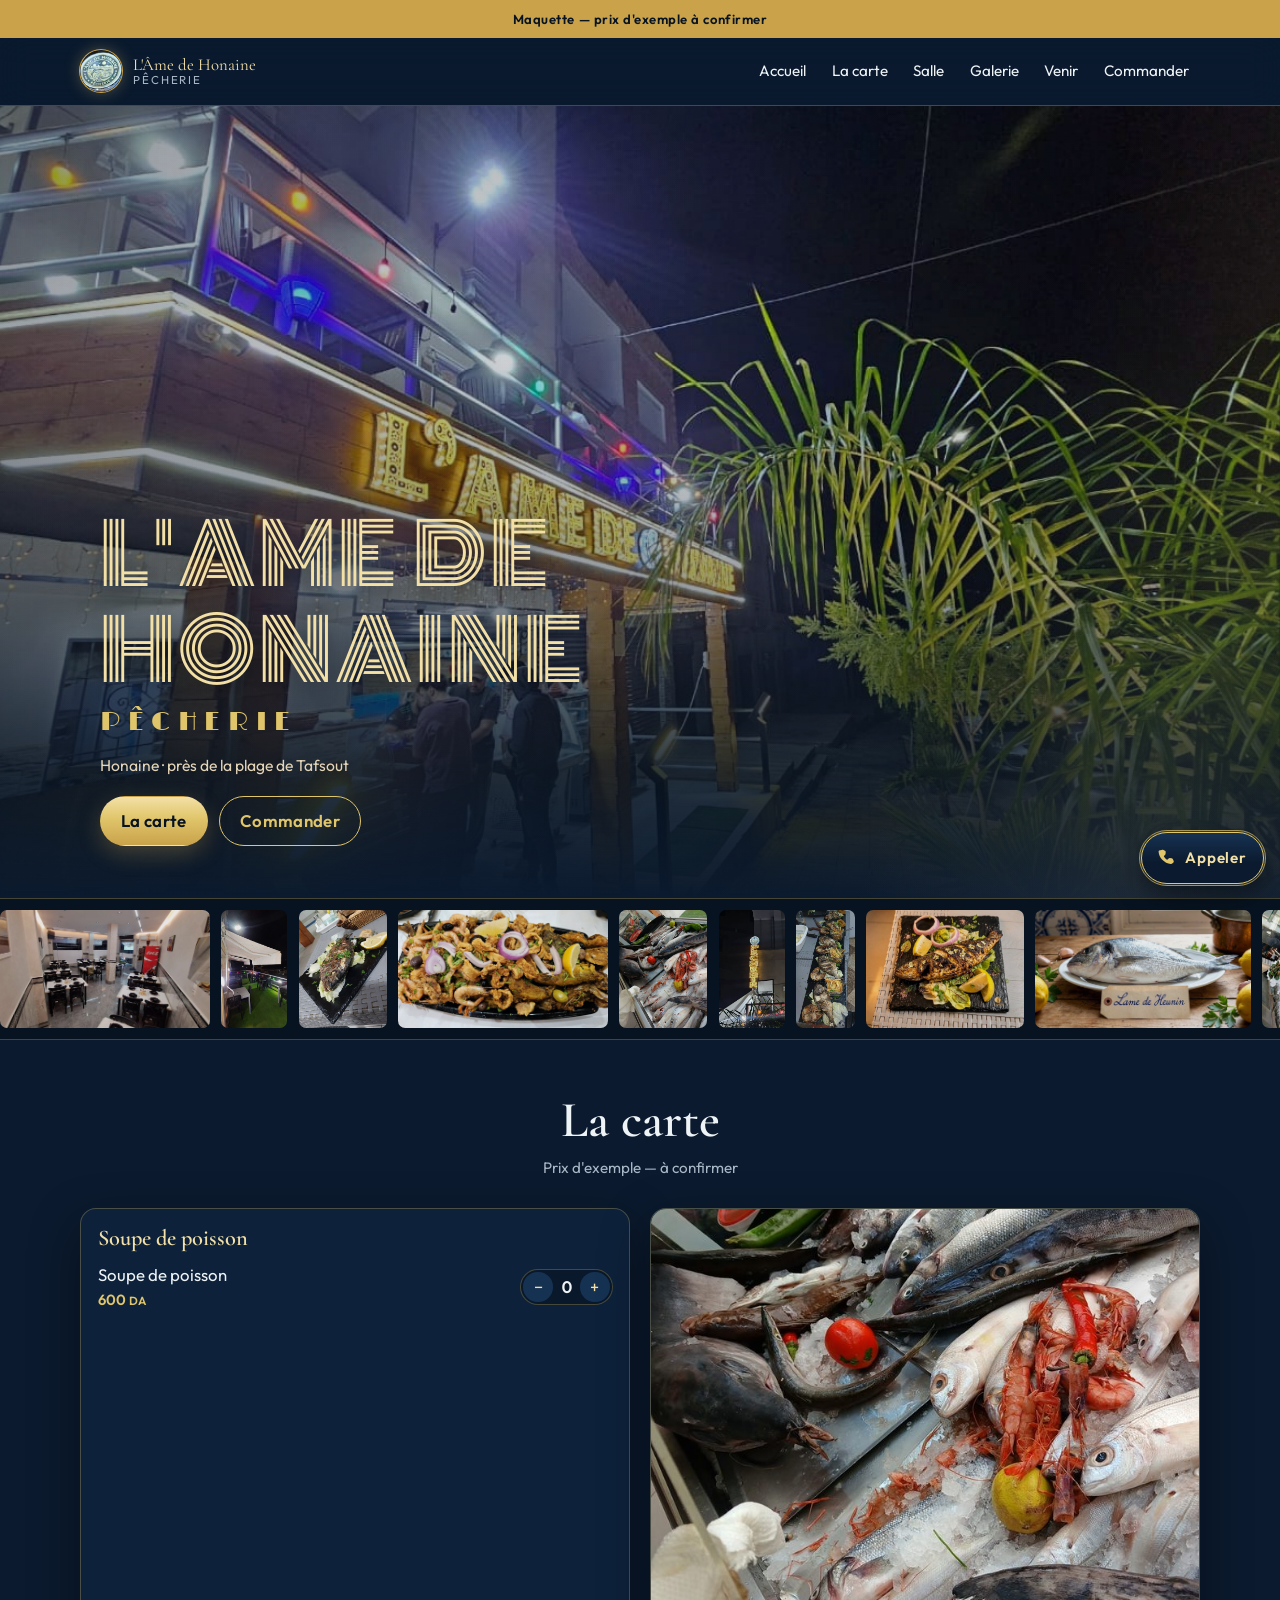
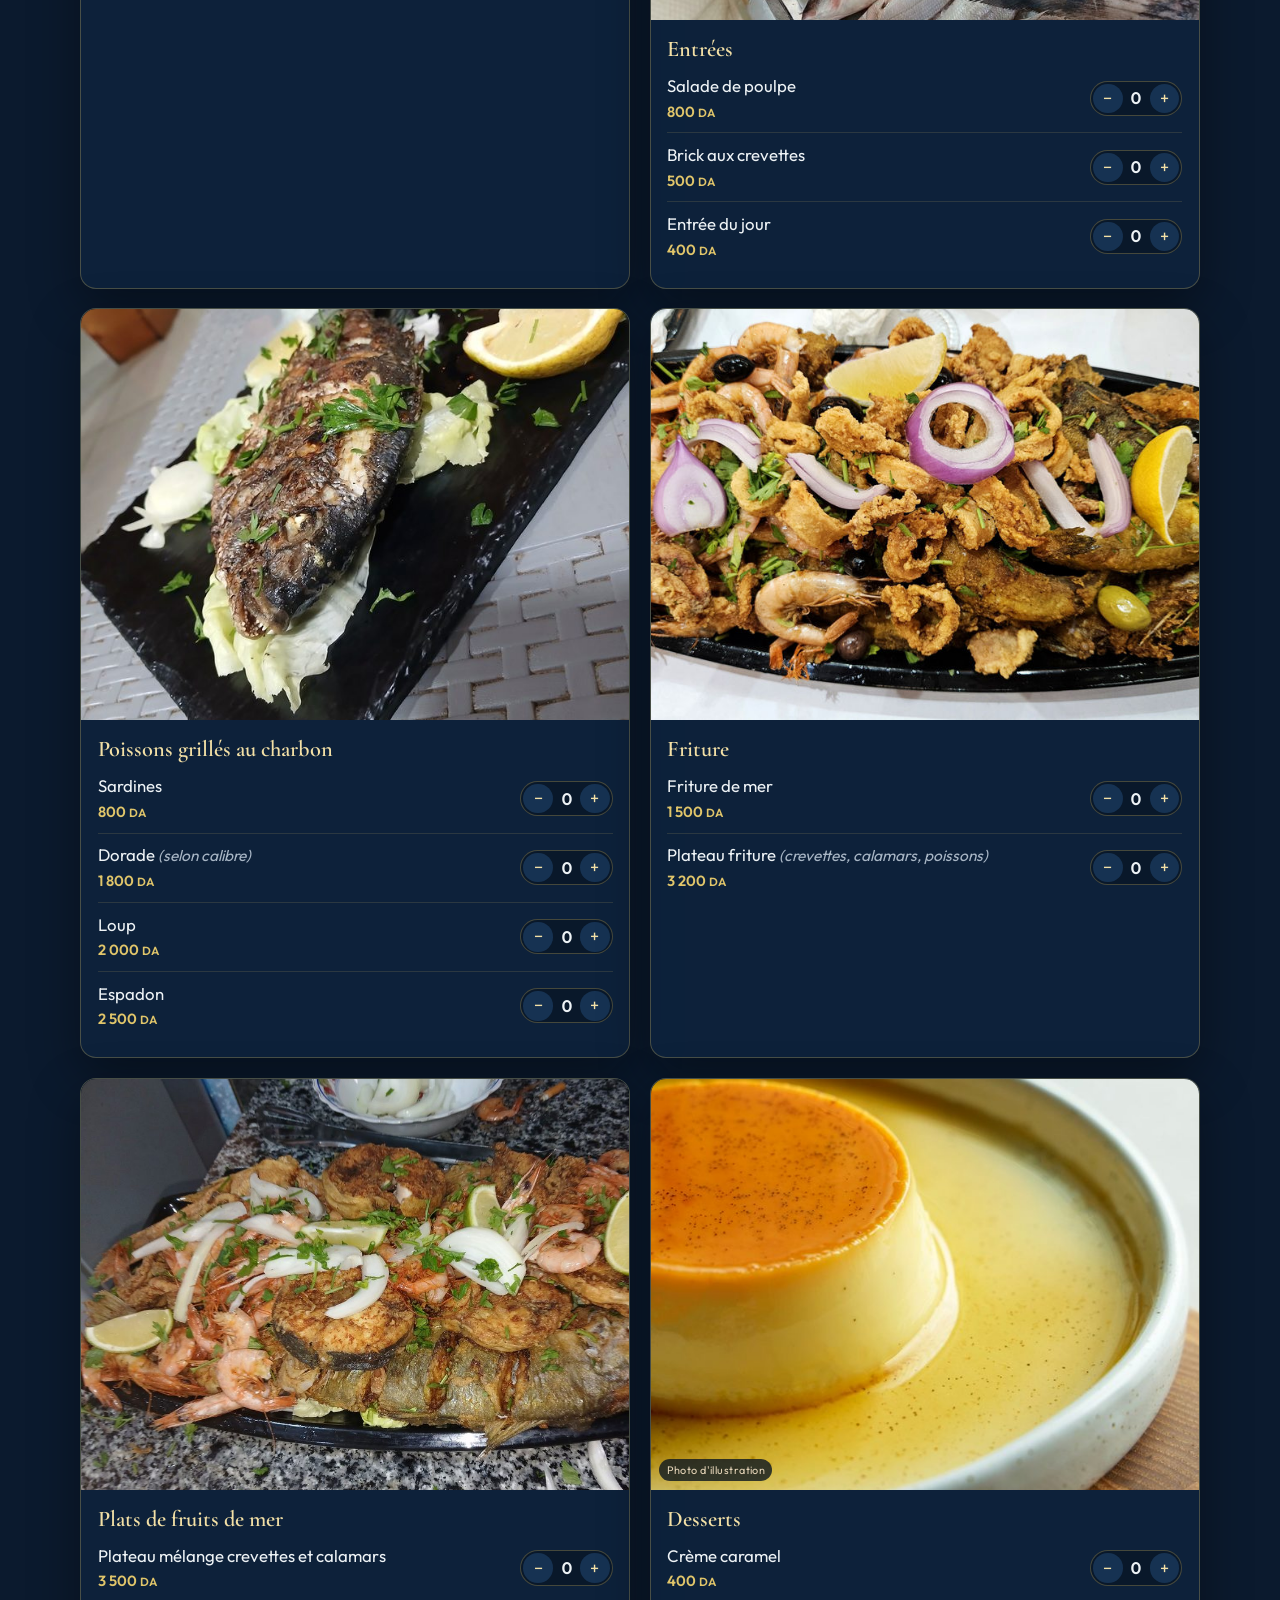
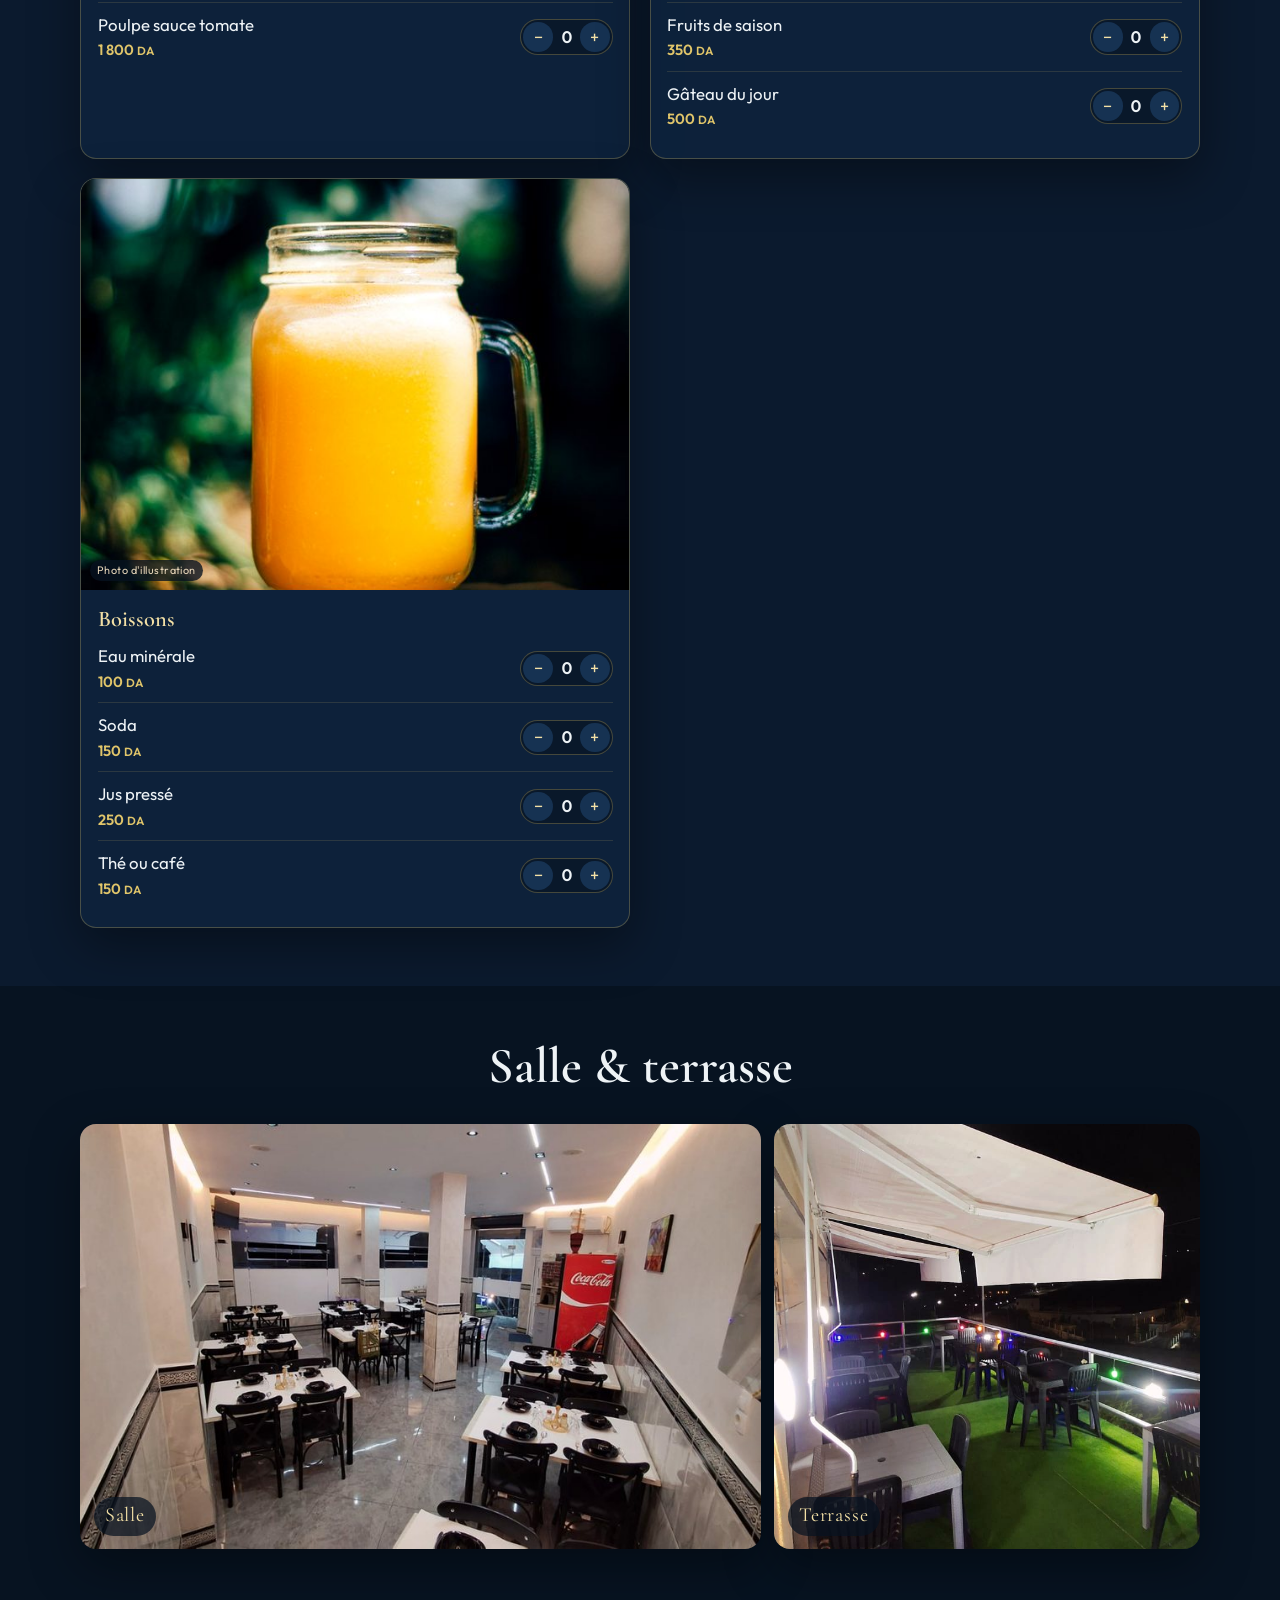
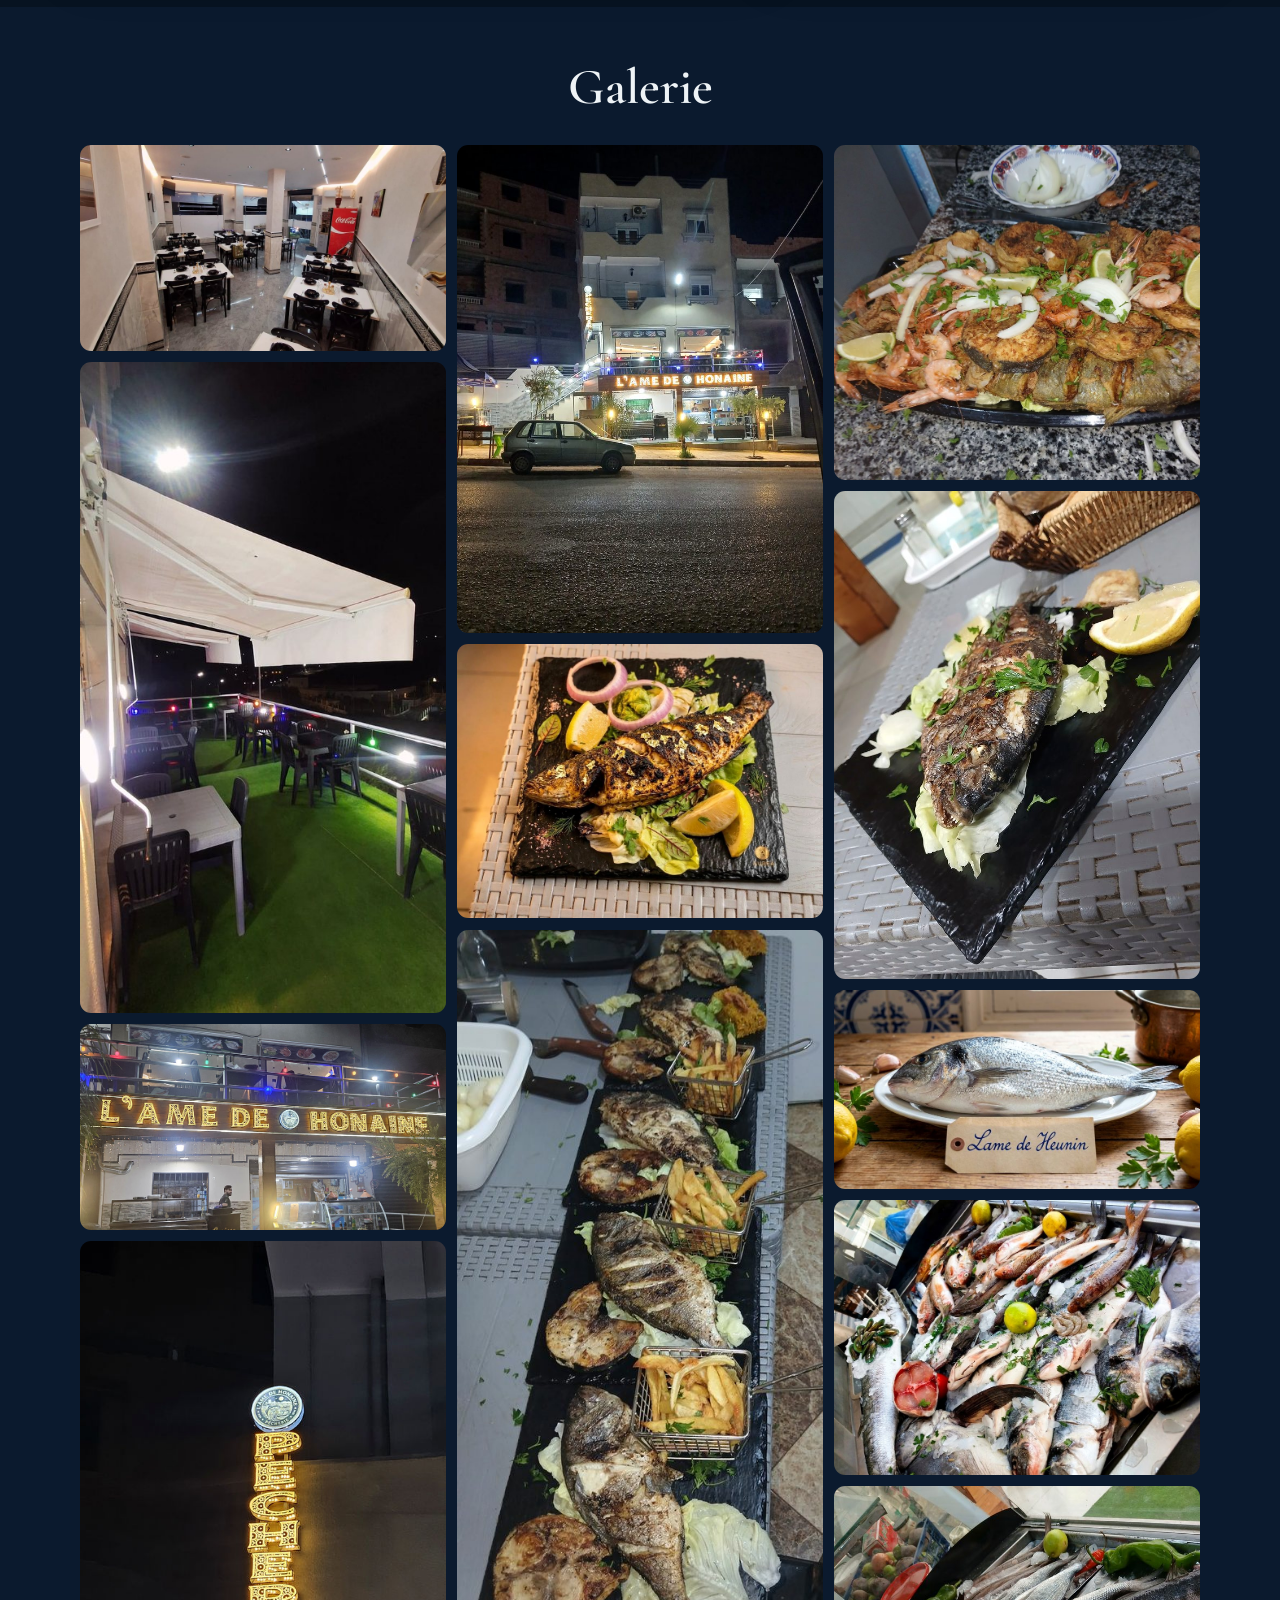
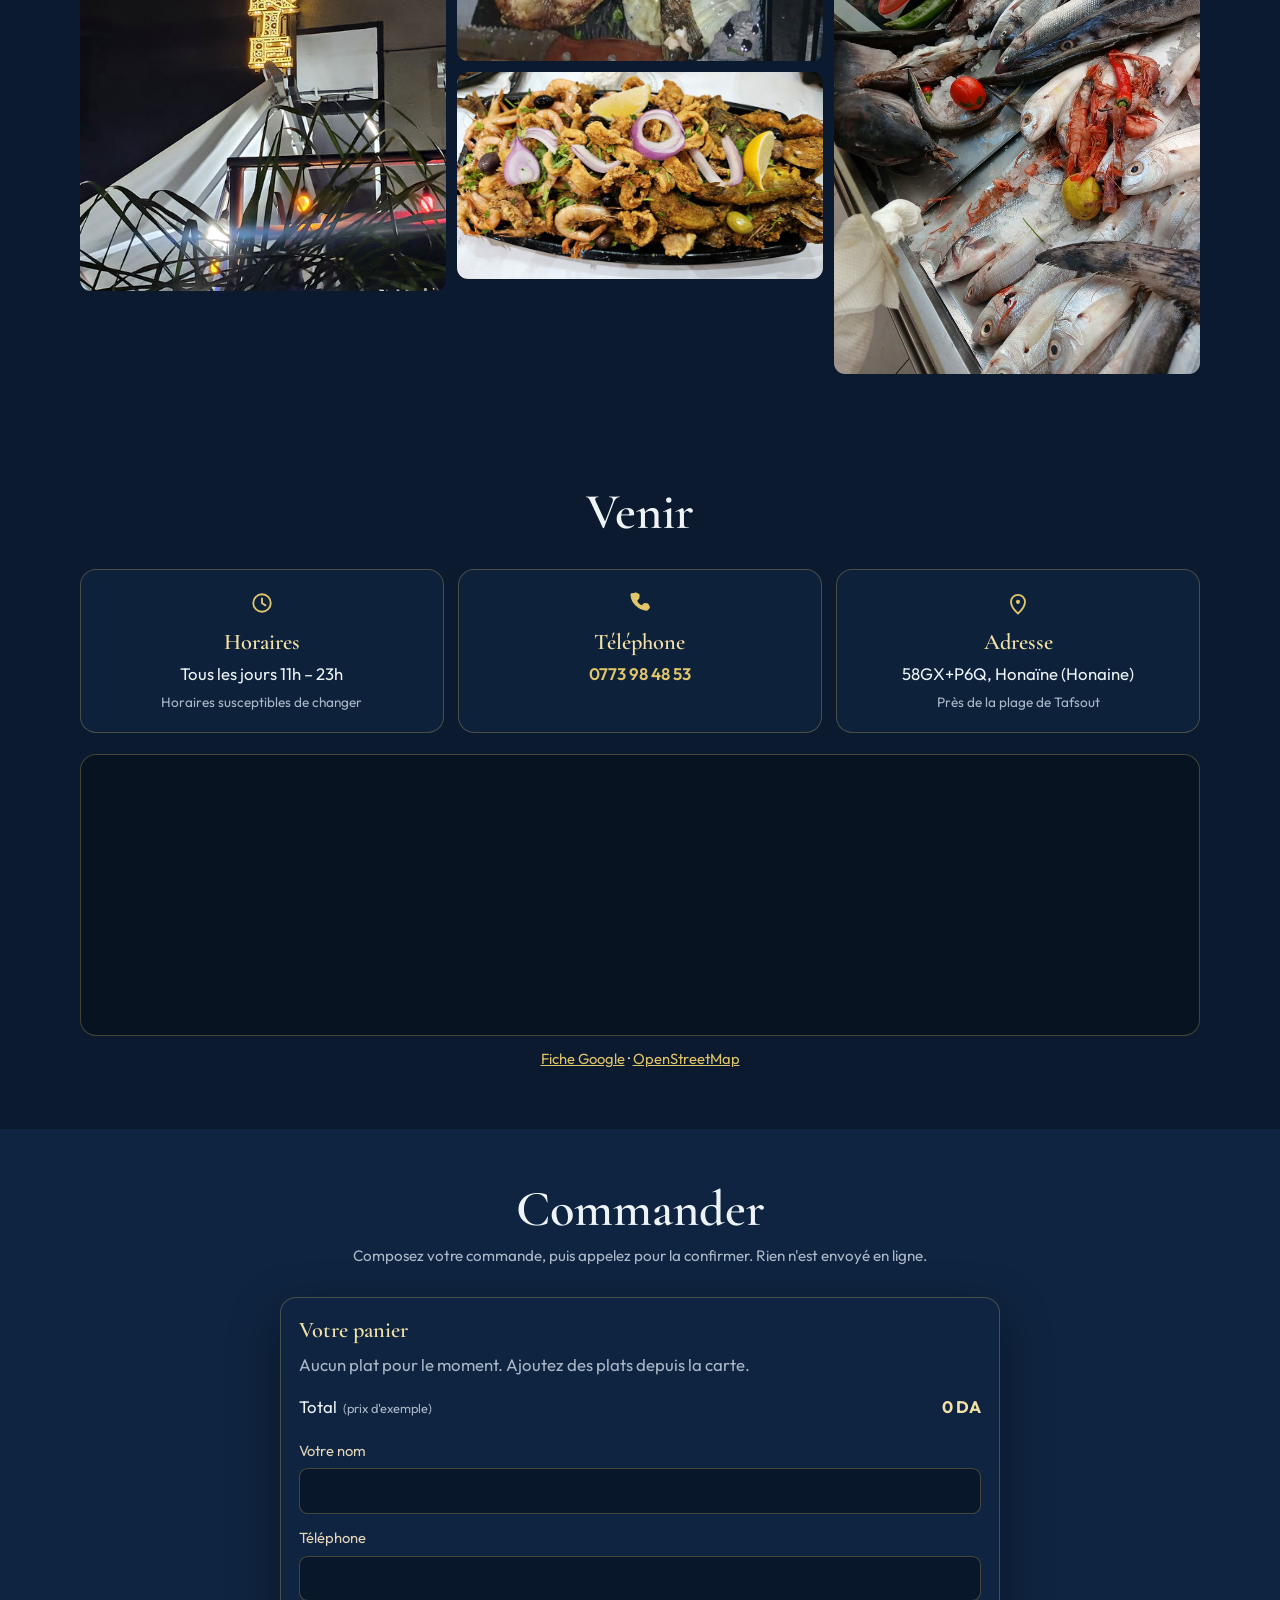
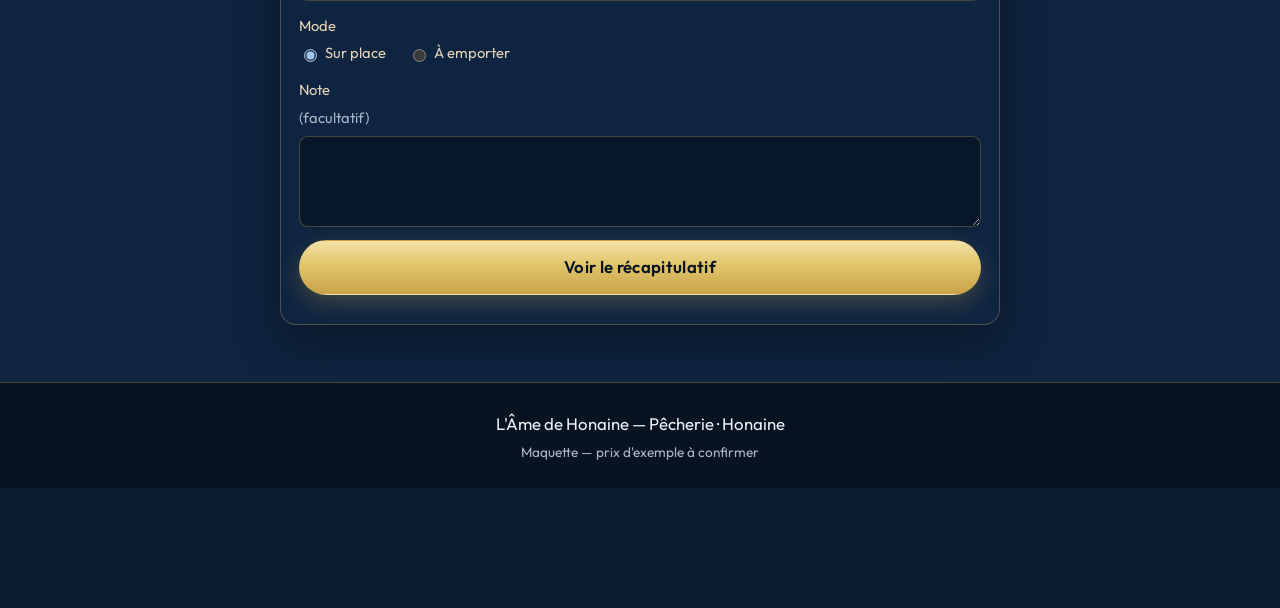
==== index.html @ 702a55f8 "v6: photos de la salle et de la terrasse Deux photos fournies par le client. Les originaux ne sont p" ====
<!DOCTYPE html>
<html lang="fr">
<head>
  <meta charset="utf-8">
  <meta name="viewport" content="width=device-width, initial-scale=1">
  <meta name="description" content="Maquette du site de L'Âme de Honaine — Pêcherie, restaurant de poissons et fruits de mer à Honaine, près de la plage de Tafsout. Prix de la carte : exemples à confirmer.">
  <meta name="robots" content="noindex, nofollow">
  <title>L'Âme de Honaine — Pêcherie | Maquette</title>
  <link rel="icon" type="image/png" sizes="32x32" href="images/favicon-32.png">
  <link rel="apple-touch-icon" href="images/apple-touch-icon.png">
  <link rel="stylesheet" href="css/fonts.css">
  <link rel="stylesheet" href="css/style.css">
</head>
<body>
  <svg xmlns="http://www.w3.org/2000/svg" width="0" height="0" style="position:absolute;overflow:hidden" aria-hidden="true">
    <symbol id="icon-wave" viewBox="0 0 48 16">
      <path fill="none" stroke="currentColor" stroke-width="1.4" stroke-linecap="round" d="M2 9c5-8 9 8 14 0s9 8 14 0 9 8 14 0"/>
    </symbol>
    <symbol id="icon-phone" viewBox="0 0 24 24">
      <path fill="currentColor" d="M7.2 3.4c.4-.4 1-.5 1.5-.3l2.2 1c.5.2.8.7.8 1.3l-.2 2.1c0 .4-.2.8-.5 1L9.6 10c.8 1.7 2.1 3.1 3.8 4l1.5-1.4c.3-.3.7-.5 1.1-.5l2.1.2c.5 0 1 .3 1.3.8l1 2.2c.2.5.1 1.1-.3 1.5l-1.3 1.3c-.4.4-1 .6-1.6.5-3.5-.4-6.8-2.2-9.3-4.7S4.3 8.8 3.9 5.3c-.1-.6.1-1.2.5-1.6L7.2 3.4Z"/>
    </symbol>
    <symbol id="icon-clock" viewBox="0 0 24 24">
      <path fill="none" stroke="currentColor" stroke-width="1.6" stroke-linecap="round" d="M12 4.5a7.5 7.5 0 1 1 0 15 7.5 7.5 0 0 1 0-15Z"/>
      <path fill="none" stroke="currentColor" stroke-width="1.6" stroke-linecap="round" d="M12 8v4.2l3 1.8"/>
    </symbol>
    <symbol id="icon-pin" viewBox="0 0 24 24">
      <path fill="none" stroke="currentColor" stroke-width="1.6" stroke-linejoin="round" d="M12 21s6-5.2 6-10a6 6 0 1 0-12 0c0 4.8 6 10 6 10Z"/>
      <circle cx="12" cy="11" r="1.8" fill="currentColor"/>
    </symbol>
  </svg>

  <a class="skip-link" href="#contenu">Aller au contenu</a>

  <div class="demo-banner" role="note">Maquette — prix d'exemple à confirmer</div>

  <header class="site-header" id="haut">
    <div class="header-inner">
      <a class="brand" href="#accueil">
        <img class="brand-logo" src="images/logo.png" width="48" height="48" alt="Logo L'Âme de Honaine Pêcherie">
        <span class="brand-text">
          <span class="brand-name">L'Âme de Honaine</span>
          <span class="brand-tag">Pêcherie</span>
        </span>
      </a>
      <button class="nav-toggle" type="button" aria-expanded="false" aria-controls="menu-principal">
        <span class="nav-toggle-bar"></span>
        <span class="sr-only">Ouvrir le menu</span>
      </button>
      <nav class="nav" id="menu-principal" aria-label="Sections">
        <a href="#accueil">Accueil</a>
        <a href="#carte">La carte</a>
        <a href="#lieu">Salle</a>
        <a href="#galerie">Galerie</a>
        <a href="#venir">Venir</a>
        <a href="#commander">Commander</a>
      </nav>
    </div>
  </header>

  <main id="contenu">
    <section class="hero" id="accueil" aria-label="Accueil">
      <div class="hero-media">
        <img
          src="images/facade-terrasse-nuit.jpg"
          srcset="images/facade-terrasse-nuit-sm.jpg 900w, images/facade-terrasse-nuit.jpg 1280w"
          sizes="100vw"
          alt="Façade de nuit de L'Âme de Honaine : enseigne lumineuse, terrasse à l'étage et palmiers."
          width="1280" height="720">
      </div>
      <div class="hero-shade"></div>
      <div class="hero-shimmer" aria-hidden="true"></div>
      <div class="hero-content">
        <h1 class="hero-title">
          <span class="hero-title-line">L'AME DE</span>
          <span class="hero-title-line">HONAINE</span>
        </h1>
        <p class="hero-pecherie">Pêcherie</p>
        <p class="hero-kicker">Honaine · près de la plage de Tafsout</p>
        <div class="hero-cta">
          <a class="btn btn-gold" href="#carte">La carte</a>
          <a class="btn btn-ghost" href="#commander">Commander</a>
        </div>
      </div>
    </section>

    <div class="photo-marquee" aria-hidden="true">
      <div class="photo-marquee-track">
        <img src="images/salle-interieur-sm.jpg" alt="" width="900" height="506">
        <img src="images/terrasse-nuit-sm.jpg" alt="" width="506" height="900">
        <img src="images/gmaps-grillade-ardoise-sm.jpg" alt="" width="675" height="900">
        <img src="images/plateau-friture-sm.jpg" alt="" width="900" height="507">
        <img src="images/gmaps-etale-crevettes-sm.jpg" alt="" width="675" height="900">
        <img src="images/enseigne-pecherie-sm.jpg" alt="" width="507" height="900">
        <img src="images/gmaps-plateau-grilles-sm.jpg" alt="" width="675" height="900">
        <img src="images/gmaps-grillade-citron-sm.jpg" alt="" width="900" height="675">
        <img src="images/gmaps-poisson-carte-sm.jpg" alt="" width="900" height="491">
        <img src="images/gmaps-etale-poissons-sm.jpg" alt="" width="900" height="675">
        <img src="images/gmaps-facade-rue-sm.jpg" alt="" width="675" height="900">
        <img src="images/gmaps-plateau-friture-large-sm.jpg" alt="" width="900" height="823">
        <img src="images/salle-interieur-sm.jpg" alt="" width="900" height="506">
        <img src="images/terrasse-nuit-sm.jpg" alt="" width="506" height="900">
        <img src="images/gmaps-grillade-ardoise-sm.jpg" alt="" width="675" height="900">
        <img src="images/plateau-friture-sm.jpg" alt="" width="900" height="507">
        <img src="images/gmaps-etale-crevettes-sm.jpg" alt="" width="675" height="900">
        <img src="images/enseigne-pecherie-sm.jpg" alt="" width="507" height="900">
        <img src="images/gmaps-plateau-grilles-sm.jpg" alt="" width="675" height="900">
        <img src="images/gmaps-grillade-citron-sm.jpg" alt="" width="900" height="675">
        <img src="images/gmaps-poisson-carte-sm.jpg" alt="" width="900" height="491">
        <img src="images/gmaps-etale-poissons-sm.jpg" alt="" width="900" height="675">
        <img src="images/gmaps-facade-rue-sm.jpg" alt="" width="675" height="900">
        <img src="images/gmaps-plateau-friture-large-sm.jpg" alt="" width="900" height="823">
      </div>
    </div>

    <section class="section section-carte" id="carte">
      <div class="container">
        <header class="section-head reveal">
          <h2>La carte</h2>
          <p>Prix d'exemple — à confirmer</p>
        </header>

        <div class="menu-grid">
          <article class="menu-card reveal">
            <div class="menu-card-body">
              <h3>Soupe de poisson</h3>
              <ul class="dish-list">
                <li>
                  <span class="dish-name">Soupe de poisson</span>
                  <span class="price">600&nbsp;<abbr title="dinars algériens">DA</abbr></span>
                  <span class="qty-ctrl" data-id="soupe" data-name="Soupe de poisson" data-price="600">
                    <button type="button" data-act="dec" aria-label="Retirer Soupe de poisson">−</button>
                    <span class="qty" aria-live="polite">0</span>
                    <button type="button" data-act="inc" aria-label="Ajouter Soupe de poisson">+</button>
                  </span>
                </li>
              </ul>
            </div>
          </article>

          <article class="menu-card reveal">
            <button type="button" class="menu-card-media lightbox-open" data-full="images/gmaps-etale-crevettes.jpg" data-caption="Étal de mer — photo publiée sur la fiche Google">
              <img src="images/gmaps-etale-crevettes-sm.jpg" srcset="images/gmaps-etale-crevettes-sm.jpg 675w, images/gmaps-etale-crevettes.jpg 1500w" sizes="(max-width: 700px) 100vw, 360px" alt="Crevettes et poissons sur l'étal du restaurant." width="675" height="900">
            </button>
            <div class="menu-card-body">
              <h3>Entrées</h3>
              <ul class="dish-list">
                <li>
                  <span class="dish-name">Salade de poulpe</span>
                  <span class="price">800&nbsp;<abbr title="dinars algériens">DA</abbr></span>
                  <span class="qty-ctrl" data-id="salade-poulpe" data-name="Salade de poulpe" data-price="800">
                    <button type="button" data-act="dec" aria-label="Retirer Salade de poulpe">−</button>
                    <span class="qty" aria-live="polite">0</span>
                    <button type="button" data-act="inc" aria-label="Ajouter Salade de poulpe">+</button>
                  </span>
                </li>
                <li>
                  <span class="dish-name">Brick aux crevettes</span>
                  <span class="price">500&nbsp;<abbr title="dinars algériens">DA</abbr></span>
                  <span class="qty-ctrl" data-id="brick-crevettes" data-name="Brick aux crevettes" data-price="500">
                    <button type="button" data-act="dec" aria-label="Retirer Brick aux crevettes">−</button>
                    <span class="qty" aria-live="polite">0</span>
                    <button type="button" data-act="inc" aria-label="Ajouter Brick aux crevettes">+</button>
                  </span>
                </li>
                <li>
                  <span class="dish-name">Entrée du jour</span>
                  <span class="price">400&nbsp;<abbr title="dinars algériens">DA</abbr></span>
                  <span class="qty-ctrl" data-id="entree-jour" data-name="Entrée du jour" data-price="400">
                    <button type="button" data-act="dec" aria-label="Retirer Entrée du jour">−</button>
                    <span class="qty" aria-live="polite">0</span>
                    <button type="button" data-act="inc" aria-label="Ajouter Entrée du jour">+</button>
                  </span>
                </li>
              </ul>
            </div>
          </article>

          <article class="menu-card reveal">
            <button type="button" class="menu-card-media lightbox-open" data-full="images/gmaps-grillade-ardoise.jpg" data-caption="Poisson grillé — photo publiée sur la fiche Google">
              <img src="images/gmaps-grillade-ardoise-sm.jpg" srcset="images/gmaps-grillade-ardoise-sm.jpg 675w, images/gmaps-grillade-ardoise.jpg 1500w" sizes="(max-width: 700px) 100vw, 360px" alt="Poisson grillé présenté sur une ardoise, citron et salade." width="675" height="900">
            </button>
            <div class="menu-card-body">
              <h3>Poissons grillés au charbon</h3>
              <ul class="dish-list">
                <li>
                  <span class="dish-name">Sardines</span>
                  <span class="price">800&nbsp;<abbr title="dinars algériens">DA</abbr></span>
                  <span class="qty-ctrl" data-id="sardines" data-name="Sardines" data-price="800">
                    <button type="button" data-act="dec" aria-label="Retirer Sardines">−</button>
                    <span class="qty" aria-live="polite">0</span>
                    <button type="button" data-act="inc" aria-label="Ajouter Sardines">+</button>
                  </span>
                </li>
                <li>
                  <span class="dish-name">Dorade <em>(selon calibre)</em></span>
                  <span class="price">1&nbsp;800&nbsp;<abbr title="dinars algériens">DA</abbr></span>
                  <span class="qty-ctrl" data-id="dorade" data-name="Dorade (selon calibre)" data-price="1800">
                    <button type="button" data-act="dec" aria-label="Retirer Dorade">−</button>
                    <span class="qty" aria-live="polite">0</span>
                    <button type="button" data-act="inc" aria-label="Ajouter Dorade">+</button>
                  </span>
                </li>
                <li>
                  <span class="dish-name">Loup</span>
                  <span class="price">2&nbsp;000&nbsp;<abbr title="dinars algériens">DA</abbr></span>
                  <span class="qty-ctrl" data-id="loup" data-name="Loup" data-price="2000">
                    <button type="button" data-act="dec" aria-label="Retirer Loup">−</button>
                    <span class="qty" aria-live="polite">0</span>
                    <button type="button" data-act="inc" aria-label="Ajouter Loup">+</button>
                  </span>
                </li>
                <li>
                  <span class="dish-name">Espadon</span>
                  <span class="price">2&nbsp;500&nbsp;<abbr title="dinars algériens">DA</abbr></span>
                  <span class="qty-ctrl" data-id="espadon" data-name="Espadon" data-price="2500">
                    <button type="button" data-act="dec" aria-label="Retirer Espadon">−</button>
                    <span class="qty" aria-live="polite">0</span>
                    <button type="button" data-act="inc" aria-label="Ajouter Espadon">+</button>
                  </span>
                </li>
              </ul>
            </div>
          </article>

          <article class="menu-card reveal">
            <button type="button" class="menu-card-media lightbox-open" data-full="images/plateau-friture.jpg" data-caption="Plateau friture — photo du restaurant">
              <img src="images/plateau-friture-sm.jpg" srcset="images/plateau-friture-sm.jpg 900w, images/plateau-friture.jpg 1600w" sizes="(max-width: 700px) 100vw, 360px" alt="Plateau de friture : crevettes, calamars, poissons, olives et citron." width="900" height="507">
            </button>
            <div class="menu-card-body">
              <h3>Friture</h3>
              <ul class="dish-list">
                <li>
                  <span class="dish-name">Friture de mer</span>
                  <span class="price">1&nbsp;500&nbsp;<abbr title="dinars algériens">DA</abbr></span>
                  <span class="qty-ctrl" data-id="friture-mer" data-name="Friture de mer" data-price="1500">
                    <button type="button" data-act="dec" aria-label="Retirer Friture de mer">−</button>
                    <span class="qty" aria-live="polite">0</span>
                    <button type="button" data-act="inc" aria-label="Ajouter Friture de mer">+</button>
                  </span>
                </li>
                <li>
                  <span class="dish-name">Plateau friture <em>(crevettes, calamars, poissons)</em></span>
                  <span class="price">3&nbsp;200&nbsp;<abbr title="dinars algériens">DA</abbr></span>
                  <span class="qty-ctrl" data-id="plateau-friture" data-name="Plateau friture" data-price="3200">
                    <button type="button" data-act="dec" aria-label="Retirer Plateau friture">−</button>
                    <span class="qty" aria-live="polite">0</span>
                    <button type="button" data-act="inc" aria-label="Ajouter Plateau friture">+</button>
                  </span>
                </li>
              </ul>
            </div>
          </article>

          <article class="menu-card reveal">
            <button type="button" class="menu-card-media lightbox-open" data-full="images/gmaps-plateau-friture-large.jpg" data-caption="Grand plateau — photo publiée sur la fiche Google">
              <img src="images/gmaps-plateau-friture-large-sm.jpg" srcset="images/gmaps-plateau-friture-large-sm.jpg 900w, images/gmaps-plateau-friture-large.jpg 1679w" sizes="(max-width: 700px) 100vw, 360px" alt="Grand plateau de poissons et crevettes du restaurant." width="900" height="823">
            </button>
            <div class="menu-card-body">
              <h3>Plats de fruits de mer</h3>
              <ul class="dish-list">
                <li>
                  <span class="dish-name">Plateau mélange crevettes et calamars</span>
                  <span class="price">3&nbsp;500&nbsp;<abbr title="dinars algériens">DA</abbr></span>
                  <span class="qty-ctrl" data-id="plateau-melange" data-name="Plateau mélange crevettes et calamars" data-price="3500">
                    <button type="button" data-act="dec" aria-label="Retirer Plateau mélange">−</button>
                    <span class="qty" aria-live="polite">0</span>
                    <button type="button" data-act="inc" aria-label="Ajouter Plateau mélange">+</button>
                  </span>
                </li>
                <li>
                  <span class="dish-name">Poulpe sauce tomate</span>
                  <span class="price">1&nbsp;800&nbsp;<abbr title="dinars algériens">DA</abbr></span>
                  <span class="qty-ctrl" data-id="poulpe-tomate" data-name="Poulpe sauce tomate" data-price="1800">
                    <button type="button" data-act="dec" aria-label="Retirer Poulpe sauce tomate">−</button>
                    <span class="qty" aria-live="polite">0</span>
                    <button type="button" data-act="inc" aria-label="Ajouter Poulpe sauce tomate">+</button>
                  </span>
                </li>
              </ul>
            </div>
          </article>

          <article class="menu-card reveal">
            <button type="button" class="menu-card-media lightbox-open" data-full="images/illus-creme-caramel.jpg" data-caption="Photo d'illustration — ne représente pas un dessert du restaurant">
              <img src="images/illus-creme-caramel-sm.jpg" srcset="images/illus-creme-caramel-sm.jpg 642w, images/illus-creme-caramel.jpg 1142w" sizes="(max-width: 700px) 100vw, 360px" alt="Crème caramel, photo d'illustration." width="642" height="900">
              <span class="photo-caption">Photo d'illustration</span>
            </button>
            <div class="menu-card-body">
              <h3>Desserts</h3>
              <ul class="dish-list">
                <li>
                  <span class="dish-name">Crème caramel</span>
                  <span class="price">400&nbsp;<abbr title="dinars algériens">DA</abbr></span>
                  <span class="qty-ctrl" data-id="creme-caramel" data-name="Crème caramel" data-price="400">
                    <button type="button" data-act="dec" aria-label="Retirer Crème caramel">−</button>
                    <span class="qty" aria-live="polite">0</span>
                    <button type="button" data-act="inc" aria-label="Ajouter Crème caramel">+</button>
                  </span>
                </li>
                <li>
                  <span class="dish-name">Fruits de saison</span>
                  <span class="price">350&nbsp;<abbr title="dinars algériens">DA</abbr></span>
                  <span class="qty-ctrl" data-id="fruits" data-name="Fruits de saison" data-price="350">
                    <button type="button" data-act="dec" aria-label="Retirer Fruits de saison">−</button>
                    <span class="qty" aria-live="polite">0</span>
                    <button type="button" data-act="inc" aria-label="Ajouter Fruits de saison">+</button>
                  </span>
                </li>
                <li>
                  <span class="dish-name">Gâteau du jour</span>
                  <span class="price">500&nbsp;<abbr title="dinars algériens">DA</abbr></span>
                  <span class="qty-ctrl" data-id="gateau" data-name="Gâteau du jour" data-price="500">
                    <button type="button" data-act="dec" aria-label="Retirer Gâteau du jour">−</button>
                    <span class="qty" aria-live="polite">0</span>
                    <button type="button" data-act="inc" aria-label="Ajouter Gâteau du jour">+</button>
                  </span>
                </li>
              </ul>
            </div>
          </article>

          <article class="menu-card reveal">
            <button type="button" class="menu-card-media lightbox-open" data-full="images/illus-jus.jpg" data-caption="Photo d'illustration — ne représente pas une boisson du restaurant">
              <img src="images/illus-jus-sm.jpg" srcset="images/illus-jus-sm.jpg 596w, images/illus-jus.jpg 1059w" sizes="(max-width: 700px) 100vw, 360px" alt="Jus d'orange, photo d'illustration." width="596" height="900">
              <span class="photo-caption">Photo d'illustration</span>
            </button>
            <div class="menu-card-body">
              <h3>Boissons</h3>
              <ul class="dish-list">
                <li>
                  <span class="dish-name">Eau minérale</span>
                  <span class="price">100&nbsp;<abbr title="dinars algériens">DA</abbr></span>
                  <span class="qty-ctrl" data-id="eau" data-name="Eau minérale" data-price="100">
                    <button type="button" data-act="dec" aria-label="Retirer Eau minérale">−</button>
                    <span class="qty" aria-live="polite">0</span>
                    <button type="button" data-act="inc" aria-label="Ajouter Eau minérale">+</button>
                  </span>
                </li>
                <li>
                  <span class="dish-name">Soda</span>
                  <span class="price">150&nbsp;<abbr title="dinars algériens">DA</abbr></span>
                  <span class="qty-ctrl" data-id="soda" data-name="Soda" data-price="150">
                    <button type="button" data-act="dec" aria-label="Retirer Soda">−</button>
                    <span class="qty" aria-live="polite">0</span>
                    <button type="button" data-act="inc" aria-label="Ajouter Soda">+</button>
                  </span>
                </li>
                <li>
                  <span class="dish-name">Jus pressé</span>
                  <span class="price">250&nbsp;<abbr title="dinars algériens">DA</abbr></span>
                  <span class="qty-ctrl" data-id="jus" data-name="Jus pressé" data-price="250">
                    <button type="button" data-act="dec" aria-label="Retirer Jus pressé">−</button>
                    <span class="qty" aria-live="polite">0</span>
                    <button type="button" data-act="inc" aria-label="Ajouter Jus pressé">+</button>
                  </span>
                </li>
                <li>
                  <span class="dish-name">Thé ou café</span>
                  <span class="price">150&nbsp;<abbr title="dinars algériens">DA</abbr></span>
                  <span class="qty-ctrl" data-id="the-cafe" data-name="Thé ou café" data-price="150">
                    <button type="button" data-act="dec" aria-label="Retirer Thé ou café">−</button>
                    <span class="qty" aria-live="polite">0</span>
                    <button type="button" data-act="inc" aria-label="Ajouter Thé ou café">+</button>
                  </span>
                </li>
              </ul>
            </div>
          </article>
        </div>
      </div>
    </section>


    <section class="section section-lieu" id="lieu">
      <div class="container">
        <header class="section-head reveal">
          <h2>Salle &amp; terrasse</h2>
        </header>
        <div class="lieu-grid">
          <button type="button" class="lieu-card reveal lightbox-open" data-full="images/salle-interieur.jpg" data-caption="Salle — photo du restaurant">
            <img
              src="images/salle-interieur-sm.jpg"
              srcset="images/salle-interieur-sm.jpg 900w, images/salle-interieur.jpg 1280w"
              sizes="(max-width: 700px) 100vw, 65vw"
              alt="Salle du restaurant : tables blanches, chaises noires et frigo Coca-Cola."
              width="1280" height="720">
            <span class="lieu-label">Salle</span>
          </button>
          <button type="button" class="lieu-card reveal lightbox-open" data-full="images/terrasse-nuit.jpg" data-caption="Terrasse de nuit — photo du restaurant">
            <img
              src="images/terrasse-nuit-sm.jpg"
              srcset="images/terrasse-nuit-sm.jpg 506w, images/terrasse-nuit.jpg 720w"
              sizes="(max-width: 700px) 100vw, 40vw"
              alt="Terrasse de nuit : store blanc, gazon et lumières."
              width="720" height="1280">
            <span class="lieu-label">Terrasse</span>
          </button>
        </div>
      </div>
    </section>

    <section class="section section-galerie" id="galerie">
      <div class="container">
        <header class="section-head reveal">
          <h2>Galerie</h2>
        </header>
        <div class="gallery-grid">
          <button type="button" class="gallery-item wide reveal lightbox-open" data-full="images/salle-interieur.jpg" data-caption="Salle — photo du restaurant">
            <img src="images/salle-interieur-sm.jpg" alt="Salle du restaurant : tables blanches et chaises noires." width="900" height="506">
          </button>
          <button type="button" class="gallery-item reveal lightbox-open" data-full="images/terrasse-nuit.jpg" data-caption="Terrasse de nuit — photo du restaurant">
            <img src="images/terrasse-nuit-sm.jpg" alt="Terrasse de nuit : store blanc, gazon et lumières." width="506" height="900">
          </button>
          <button type="button" class="gallery-item reveal lightbox-open" data-full="images/facade-nuit.jpg" data-caption="Façade de nuit — photo du restaurant">
            <img src="images/facade-nuit-sm.jpg" alt="Façade de nuit, enseigne L'AME DE HONAINE." width="900" height="507">
          </button>
          <button type="button" class="gallery-item tall reveal lightbox-open" data-full="images/enseigne-pecherie.jpg" data-caption="Enseigne Pêcherie — photo du restaurant">
            <img src="images/enseigne-pecherie-sm.jpg" alt="Enseigne verticale lumineuse PÊCHERIE." width="507" height="900">
          </button>
          <button type="button" class="gallery-item reveal lightbox-open" data-full="images/gmaps-facade-rue.jpg" data-caption="Façade vue de la rue, de nuit — photo publiée sur la fiche Google">
            <img src="images/gmaps-facade-rue-sm.jpg" alt="Le restaurant vu de la rue, de nuit." width="675" height="900">
          </button>
          <button type="button" class="gallery-item wide reveal lightbox-open" data-full="images/gmaps-grillade-citron.jpg" data-caption="Poisson grillé au citron — photo publiée sur la fiche Google">
            <img src="images/gmaps-grillade-citron-sm.jpg" alt="Poisson grillé, citron, oignon rouge et herbes." width="900" height="675">
          </button>
          <button type="button" class="gallery-item reveal lightbox-open" data-full="images/gmaps-plateau-grilles.jpg" data-caption="Plateau de poissons grillés — photo publiée sur la fiche Google">
            <img src="images/gmaps-plateau-grilles-sm.jpg" alt="Long plateau de poissons grillés." width="675" height="900">
          </button>
          <button type="button" class="gallery-item wide reveal lightbox-open" data-full="images/plateau-friture.jpg" data-caption="Plateau friture — photo du restaurant">
            <img src="images/plateau-friture-sm.jpg" alt="Plateau friture du restaurant." width="900" height="507">
          </button>
          <button type="button" class="gallery-item wide reveal lightbox-open" data-full="images/gmaps-plateau-friture-large.jpg" data-caption="Grand plateau — photo publiée sur la fiche Google">
            <img src="images/gmaps-plateau-friture-large-sm.jpg" alt="Grand plateau de fruits de mer." width="900" height="823">
          </button>
          <button type="button" class="gallery-item reveal lightbox-open" data-full="images/gmaps-grillade-ardoise.jpg" data-caption="Grillade sur ardoise — photo publiée sur la fiche Google">
            <img src="images/gmaps-grillade-ardoise-sm.jpg" alt="Poisson grillé sur une ardoise." width="675" height="900">
          </button>
          <button type="button" class="gallery-item wide reveal lightbox-open" data-full="images/gmaps-poisson-carte.jpg" data-caption="Poisson présenté avec le nom du restaurant — photo publiée sur la fiche Google">
            <img src="images/gmaps-poisson-carte-sm.jpg" alt="Poisson entier présenté avec une carte L'âme de Honain." width="900" height="491">
          </button>
          <button type="button" class="gallery-item reveal lightbox-open" data-full="images/gmaps-etale-poissons.jpg" data-caption="Étal de poissons — photo publiée sur la fiche Google">
            <img src="images/gmaps-etale-poissons-sm.jpg" alt="Poissons frais présentés sur l'étal." width="900" height="675">
          </button>
          <button type="button" class="gallery-item reveal lightbox-open" data-full="images/gmaps-etale-crevettes.jpg" data-caption="Étal de mer — photo publiée sur la fiche Google">
            <img src="images/gmaps-etale-crevettes-sm.jpg" alt="Crevettes et poissons sur l'étal." width="675" height="900">
          </button>
        </div>
      </div>
    </section>

    <section class="section section-venir" id="venir">
      <div class="container">
        <header class="section-head reveal">
          <h2>Venir</h2>
        </header>
        <div class="info-row">
          <article class="info-card reveal">
            <svg class="info-icon" width="28" height="28" aria-hidden="true"><use href="#icon-clock"></use></svg>
            <h3>Horaires</h3>
            <p>Tous les jours 11h – 23h</p>
            <p class="note">Horaires susceptibles de changer</p>
          </article>
          <article class="info-card reveal">
            <svg class="info-icon" width="28" height="28" aria-hidden="true"><use href="#icon-phone"></use></svg>
            <h3>Téléphone</h3>
            <p><a href="tel:+213773984853">0773 98 48 53</a></p>
          </article>
          <article class="info-card reveal">
            <svg class="info-icon" width="28" height="28" aria-hidden="true"><use href="#icon-pin"></use></svg>
            <h3>Adresse</h3>
            <p>58GX+P6Q, Honaïne (Honaine)</p>
            <p class="note">Près de la plage de Tafsout</p>
          </article>
        </div>
        <div class="map-wrap reveal">
          <iframe
            title="Carte : L'Âme de Honaine à Honaïne"
            loading="lazy"
            referrerpolicy="no-referrer-when-downgrade"
            src="https://www.openstreetmap.org/export/embed.html?bbox=-1.6618789%2C35.1688393%2C-1.6418789%2C35.1848393&amp;layer=mapnik&amp;marker=35.1768393%2C-1.6518789"></iframe>
        </div>
        <p class="map-links reveal">
          <a href="https://maps.app.goo.gl/AyRdqwik2RZVF65s5" target="_blank" rel="noopener">Fiche Google</a>
          ·
          <a href="https://www.openstreetmap.org/?mlat=35.1768393&amp;mlon=-1.6518789#map=17/35.17684/-1.65188" target="_blank" rel="noopener">OpenStreetMap</a>
        </p>
      </div>
    </section>

    <section class="section section-commande" id="commander">
      <div class="container">
        <header class="section-head reveal">
          <h2>Commander</h2>
          <p>Composez votre commande, puis appelez pour la confirmer. Rien n'est envoyé en ligne.</p>
        </header>

        <form class="order-form reveal" id="order-form" novalidate>
          <div class="cart-box">
            <h3>Votre panier</h3>
            <p class="cart-empty" id="cart-empty">Aucun plat pour le moment. Ajoutez des plats depuis la carte.</p>
            <ul class="cart-list" id="cart-list" hidden></ul>
            <p class="cart-total" id="cart-total" hidden>Total <span>(prix d'exemple)</span> <strong>0&nbsp;DA</strong></p>
          </div>

          <div class="form-grid">
            <label>
              Votre nom
              <input type="text" name="name" id="order-name" autocomplete="name" required maxlength="80">
            </label>
            <label>
              Téléphone
              <input type="tel" name="phone" id="order-phone" autocomplete="tel" required maxlength="20" inputmode="tel">
            </label>
            <fieldset class="mode-field">
              <legend>Mode</legend>
              <label class="radio"><input type="radio" name="mode" value="Sur place" checked> Sur place</label>
              <label class="radio"><input type="radio" name="mode" value="À emporter"> À emporter</label>
            </fieldset>
            <label class="notes">
              Note <span>(facultatif)</span>
              <textarea name="notes" id="order-notes" rows="3" maxlength="300"></textarea>
            </label>
          </div>

          <p class="form-hint" id="form-hint" hidden></p>
          <button class="btn btn-gold btn-submit" type="submit" id="order-submit">Voir le récapitulatif</button>
        </form>
      </div>
    </section>
  </main>

  <footer class="site-footer">
    <div class="container">
      <p>L'Âme de Honaine — Pêcherie · Honaine</p>
      <p class="note">Maquette — prix d'exemple à confirmer</p>
    </div>
  </footer>

  <a class="call-fab" href="tel:+213773984853" aria-label="Appeler le 0773 98 48 53">
    <span class="call-fab-pulse" aria-hidden="true"></span>
    <svg width="22" height="22" aria-hidden="true"><use href="#icon-phone"></use></svg>
    <span class="call-fab-label">Appeler</span>
  </a>

  <a class="cart-fab" href="#commander" id="cart-fab" hidden>
    <span class="cart-fab-count" id="cart-fab-count">0</span>
    <span class="cart-fab-text">Panier · <strong id="cart-fab-total">0&nbsp;DA</strong></span>
  </a>

  <div class="order-modal" id="order-modal" hidden>
    <div class="order-modal-backdrop" data-close-modal></div>
    <div class="order-modal-panel" role="dialog" aria-modal="true" aria-labelledby="order-modal-title">
      <div class="order-step" id="order-summary-step">
        <h2 id="order-modal-title">Confirmez par téléphone</h2>
        <p class="order-lead">Votre commande n'est pas envoyée automatiquement. Elle n'est confirmée qu'après votre appel : le restaurant la préparera dès que vous aurez téléphoné.</p>
        <div class="order-summary" id="order-summary"></div>
        <a class="btn btn-gold btn-call-lg" href="tel:+213773984853">
          <svg width="22" height="22" aria-hidden="true"><use href="#icon-phone"></use></svg>
          Appeler pour confirmer
        </a>
        <p class="call-number">0773 98 48 53</p>
        <div class="modal-actions">
          <button type="button" class="btn btn-ghost" data-close-modal>Modifier</button>
        </div>
      </div>
    </div>
  </div>

  <div class="lightbox" id="lightbox" hidden>
    <button type="button" class="lightbox-close" aria-label="Fermer">&times;</button>
    <img alt="">
    <p class="lightbox-caption"></p>
  </div>

  <script src="js/main.js"></script>
</body>
</html>
---- css/fonts.css ----
/* Local fonts (SIL Open Font License): Cormorant Garamond, Outfit, Limelight, Monoton */
@font-face {
  font-family: "Cormorant Garamond";
  font-style: normal;
  font-weight: 400;
  font-display: swap;
  src: url("../fonts/cormorant-400.woff2") format("woff2");
}
@font-face {
  font-family: "Cormorant Garamond";
  font-style: normal;
  font-weight: 600;
  font-display: swap;
  src: url("../fonts/cormorant-600.woff2") format("woff2");
}
@font-face {
  font-family: "Cormorant Garamond";
  font-style: normal;
  font-weight: 700;
  font-display: swap;
  src: url("../fonts/cormorant-700.woff2") format("woff2");
}
@font-face {
  font-family: "Cormorant Garamond";
  font-style: italic;
  font-weight: 400;
  font-display: swap;
  src: url("../fonts/cormorant-400i.woff2") format("woff2");
}
@font-face {
  font-family: "Cormorant Garamond";
  font-style: italic;
  font-weight: 600;
  font-display: swap;
  src: url("../fonts/cormorant-600i.woff2") format("woff2");
}
@font-face {
  font-family: "Outfit";
  font-style: normal;
  font-weight: 400;
  font-display: swap;
  src: url("../fonts/outfit-400.woff2") format("woff2");
}
@font-face {
  font-family: "Outfit";
  font-style: normal;
  font-weight: 500;
  font-display: swap;
  src: url("../fonts/outfit-500.woff2") format("woff2");
}
@font-face {
  font-family: "Outfit";
  font-style: normal;
  font-weight: 600;
  font-display: swap;
  src: url("../fonts/outfit-600.woff2") format("woff2");
}
@font-face {
  font-family: "Outfit";
  font-style: normal;
  font-weight: 700;
  font-display: swap;
  src: url("../fonts/outfit-700.woff2") format("woff2");
}
@font-face {
  font-family: "Limelight";
  font-style: normal;
  font-weight: 400;
  font-display: swap;
  src: url("../fonts/limelight.woff2") format("woff2");
}
@font-face {
  font-family: "Monoton";
  font-style: normal;
  font-weight: 400;
  font-display: swap;
  src: url("../fonts/monoton.woff2") format("woff2");
}
---- css/style.css ----
/* L'Âme de Honaine — Pêcherie, maquette v4 (visuel, bleu nuit) */

:root {
  --night: #0b1a2e;
  --night-2: #0f2440;
  --night-3: #163252;
  --night-4: #071321;
  --gold: #e0c56a;
  --gold-bright: #f3e0a6;
  --gold-deep: #c9a24a;
  --foam: #eef3f6;
  --sand: #e4d4b8;
  --muted: #a9b7c6;
  --line: rgba(224, 197, 106, 0.28);
  --card: rgba(15, 36, 64, 0.72);
  --header-h: 4.25rem;
  --banner-h: 2.35rem;
  --fab-space: 7.5rem;
  --radius: 1rem;
  --shadow: 0 18px 50px rgba(0, 0, 0, 0.38);
  --font-sans: "Outfit", system-ui, sans-serif;
  --font-serif: "Cormorant Garamond", "Times New Roman", serif;
  --font-marque: "Monoton", "Limelight", "Cormorant Garamond", serif;
  --font-display: "Limelight", "Cormorant Garamond", serif;
}

*,
*::before,
*::after { box-sizing: border-box; }

html {
  scroll-behavior: smooth;
  scroll-padding-top: calc(var(--banner-h) + var(--header-h) + 0.5rem);
  scroll-padding-bottom: var(--fab-space);
  color-scheme: dark;
}

body {
  margin: 0;
  font-family: var(--font-sans);
  font-size: 1.05rem;
  line-height: 1.55;
  color: var(--foam);
  background: var(--night);
  text-rendering: optimizeLegibility;
  padding-bottom: var(--fab-space);
}

img { max-width: 100%; height: auto; display: block; }
button, input, textarea, select { font: inherit; color: inherit; }
a { color: var(--gold); }
h1, h2, h3 {
  font-family: var(--font-serif);
  font-weight: 600;
  line-height: 1.15;
  color: var(--foam);
}
h2 { font-size: clamp(2rem, 5vw, 3.15rem); margin: 0 0 0.4rem; }
h3 { font-size: 1.4rem; margin: 0 0 0.7rem; color: var(--gold-bright); }

.sr-only {
  position: absolute;
  width: 1px; height: 1px;
  overflow: hidden;
  clip: rect(0,0,0,0);
}

.skip-link {
  position: absolute;
  left: 1rem; top: -4rem;
  background: var(--gold);
  color: var(--night-4);
  padding: 0.5rem 1rem;
  z-index: 200;
}
.skip-link:focus { top: 0.5rem; }

.container {
  width: min(1120px, calc(100% - 2rem));
  margin-inline: auto;
}

/* Demo banner */
.demo-banner {
  position: sticky;
  top: 0;
  z-index: 60;
  height: var(--banner-h);
  display: grid;
  place-items: center;
  background: #c9a24a;
  color: var(--night-4);
  font-size: 0.82rem;
  font-weight: 600;
  letter-spacing: 0.04em;
  text-align: center;
  padding: 0 0.8rem;
}

/* Header */
.site-header {
  position: sticky;
  top: var(--banner-h);
  z-index: 50;
  height: var(--header-h);
  background: rgba(11, 26, 46, 0.72);
  backdrop-filter: blur(16px);
  -webkit-backdrop-filter: blur(16px);
  border-bottom: 1px solid var(--line);
  transition: background 0.35s ease, box-shadow 0.35s ease;
}
.site-header.is-scrolled {
  background: rgba(7, 19, 33, 0.92);
  box-shadow: 0 10px 30px rgba(0,0,0,.35);
}
.header-inner {
  width: min(1120px, calc(100% - 1.5rem));
  margin-inline: auto;
  height: 100%;
  display: flex;
  align-items: center;
  gap: 1rem;
}
.brand {
  display: flex;
  align-items: center;
  gap: 0.7rem;
  text-decoration: none;
  color: inherit;
  min-width: 0;
}
.brand-logo {
  width: 42px;
  height: 42px;
  border-radius: 50%;
  object-fit: cover;
  box-shadow: 0 0 0 1px var(--gold-deep), 0 0 16px rgba(224, 197, 106, 0.35);
}
.brand-text { display: flex; flex-direction: column; line-height: 1.1; }
.brand-name {
  font-family: var(--font-serif);
  font-size: 1.05rem;
  color: var(--gold-bright);
}
.brand-tag {
  font-size: 0.72rem;
  letter-spacing: 0.16em;
  text-transform: uppercase;
  color: var(--muted);
}
.nav-toggle {
  margin-left: auto;
  width: 2.5rem;
  height: 2.5rem;
  border: 0;
  background: transparent;
  cursor: pointer;
  position: relative;
}
.nav-toggle-bar,
.nav-toggle-bar::before,
.nav-toggle-bar::after {
  display: block;
  width: 1.3rem;
  height: 2px;
  background: var(--gold);
  position: absolute;
  left: 50%;
  top: 50%;
  transform: translate(-50%, -50%);
  transition: transform 0.25s, opacity 0.25s;
}
.nav-toggle-bar::before,
.nav-toggle-bar::after { content: ""; }
.nav-toggle-bar::before { transform: translate(-50%, calc(-50% - 6px)); }
.nav-toggle-bar::after { transform: translate(-50%, calc(-50% + 6px)); }
.nav-toggle[aria-expanded="true"] .nav-toggle-bar { background: transparent; }
.nav-toggle[aria-expanded="true"] .nav-toggle-bar::before { transform: translate(-50%, -50%) rotate(45deg); }
.nav-toggle[aria-expanded="true"] .nav-toggle-bar::after { transform: translate(-50%, -50%) rotate(-45deg); }

.nav {
  display: none;
  position: absolute;
  left: 0; right: 0;
  top: calc(var(--banner-h) + var(--header-h));
  background: rgba(7, 19, 33, 0.96);
  border-bottom: 1px solid var(--line);
  padding: 0.6rem 1rem 1rem;
  flex-direction: column;
  gap: 0.2rem;
}
.nav.is-open { display: flex; }
.nav a {
  text-decoration: none;
  color: var(--foam);
  padding: 0.55rem 0.4rem;
  border-bottom: 1px solid transparent;
}
.nav a:hover, .nav a:focus-visible { color: var(--gold); }

@media (min-width: 860px) {
  .nav-toggle { display: none; }
  .nav {
    display: flex;
    position: static;
    flex-direction: row;
    margin-left: auto;
    background: none;
    border: 0;
    padding: 0;
    gap: 0.2rem;
  }
  .nav a { padding: 0.4rem 0.7rem; font-size: 0.95rem; }
}

/* Buttons */
.btn {
  display: inline-flex;
  align-items: center;
  justify-content: center;
  gap: 0.5rem;
  text-decoration: none;
  border-radius: 999px;
  padding: 0.7rem 1.25rem;
  font-weight: 600;
  letter-spacing: 0.02em;
  border: 1px solid transparent;
  cursor: pointer;
  transition: transform 0.2s ease, box-shadow 0.2s ease, background 0.2s;
}
.btn:focus-visible { outline: 2px solid var(--gold); outline-offset: 3px; }
.btn:hover { transform: translateY(-1px); }
.btn-gold {
  background: linear-gradient(180deg, var(--gold-bright), var(--gold) 45%, var(--gold-deep));
  color: var(--night-4);
  box-shadow: 0 8px 22px rgba(201, 162, 74, 0.28);
}
.btn-ghost {
  background: transparent;
  color: var(--gold);
  border-color: var(--gold);
}

/* Hero */
.hero {
  position: relative;
  min-height: min(88vh, 860px);
  display: grid;
  place-items: end stretch;
  overflow: hidden;
  background: var(--night-4);
}
.hero-media {
  position: absolute;
  inset: 0;
}
.hero-media img {
  width: 100%;
  height: 100%;
  object-fit: cover;
  object-position: 42% 45%;
  transform: scale(1.06);
  animation: hero-zoom 18s ease-out forwards;
}
.hero-shade {
  position: absolute;
  inset: 0;
  background:
    linear-gradient(180deg, rgba(7,19,33,0.22) 0%, rgba(7,19,33,0.10) 30%, rgba(7,19,33,0.42) 62%, rgba(7,19,33,0.84) 84%, rgba(11,26,46,1) 100%),
    linear-gradient(90deg, rgba(7,19,33,0.32), transparent 55%);
}
.hero-shimmer {
  position: absolute;
  inset: 0;
  background: linear-gradient(110deg, transparent 40%, rgba(243,224,166,0.08) 50%, transparent 60%);
  background-size: 200% 100%;
  animation: shimmer 9s ease-in-out infinite;
  pointer-events: none;
}
.hero-content {
  position: relative;
  z-index: 2;
  padding: 2.5rem 1.25rem 6.2rem;
  width: min(1120px, 100%);
  margin-inline: auto;
  text-align: left;
}
@media (min-width: 700px) {
  .hero-content { padding-bottom: 3.2rem; }
}
@media (max-width: 699px) {
  .hero {
    min-height: 0;
    display: flex;
    flex-direction: column;
    place-items: unset;
  }
  .hero-media {
    position: relative;
    inset: auto;
    width: 100%;
    height: min(22rem, 38vh);
  }
  .hero-media img { object-position: 42% 50%; }
  .hero-shade,
  .hero-shimmer {
    top: 0;
    bottom: auto;
    height: min(22rem, 38vh);
  }
  .hero-content {
    padding: 1rem 1.25rem 1.35rem;
    background: var(--night);
  }
  .hero-title { font-size: clamp(1.85rem, 9vw, 2.7rem); }
  .hero-pecherie { margin-bottom: 0.3rem; }
  .hero-kicker { margin: 0 0 0.85rem; }
}
.hero-title {
  margin: 0;
  font-family: var(--font-marque);
  font-weight: 400;
  font-size: clamp(2.3rem, 8vw, 5.2rem);
  letter-spacing: 0.04em;
  color: var(--gold-bright);
  text-shadow: 0 6px 28px rgba(0,0,0,.55);
}
.hero-title-line { display: block; }
.hero-pecherie {
  margin: 0.15rem 0 0.6rem;
  font-family: var(--font-display);
  font-size: clamp(1.15rem, 3vw, 1.7rem);
  color: var(--gold);
  letter-spacing: 0.28em;
  text-transform: uppercase;
}
.hero-kicker {
  margin: 0 0 1.2rem;
  color: var(--sand);
  font-size: 0.98rem;
}
.hero-cta { display: flex; flex-wrap: wrap; gap: 0.7rem; }

@keyframes hero-zoom {
  from { transform: scale(1.06); }
  to { transform: scale(1); }
}
@keyframes shimmer {
  0% { background-position: 120% 0; }
  100% { background-position: -40% 0; }
}

/* Photo marquee */
.photo-marquee {
  overflow: hidden;
  background: var(--night-4);
  border-block: 1px solid var(--line);
  padding: 0.7rem 0;
}
.photo-marquee-track {
  display: flex;
  gap: 0.7rem;
  width: max-content;
  animation: marquee 55s linear infinite;
}
.photo-marquee-track img {
  height: 118px;
  width: auto;
  border-radius: 0.45rem;
  object-fit: cover;
  opacity: 0.92;
}

@keyframes marquee {
  from { transform: translateX(0); }
  to { transform: translateX(-50%); }
}

/* Sections */
.section { padding: 3.2rem 0 3.6rem; }
.section-carte { background: var(--night); }
.section-lieu { background: var(--night-4); }
.section-galerie { background: var(--night); }
.section-venir { background: var(--night); }
.section-commande { background: var(--night-2); }
.section-head { text-align: center; margin-bottom: 1.8rem; }
.section-head p {
  margin: 0;
  color: var(--muted);
  font-size: 0.95rem;
}

/* Menu cards */
.menu-grid {
  display: grid;
  gap: 1.2rem;
  grid-template-columns: 1fr;
}
@media (min-width: 700px) {
  .menu-grid { grid-template-columns: 1fr 1fr; }
}
.menu-card {
  background: var(--card);
  border: 1px solid var(--line);
  border-radius: var(--radius);
  overflow: hidden;
  box-shadow: var(--shadow);
  display: flex;
  flex-direction: column;
  transition: transform 0.3s ease, box-shadow 0.3s ease;
}
.menu-card:hover { transform: translateY(-3px); box-shadow: 0 22px 48px rgba(0,0,0,.45); }
.menu-card-media {
  display: block;
  width: 100%;
  padding: 0;
  border: 0;
  background: #071321;
  cursor: zoom-in;
  position: relative;
  aspect-ratio: 4 / 3;
  overflow: hidden;
}
.menu-card-media img {
  width: 100%;
  height: 100%;
  object-fit: cover;
  object-position: center 55%;
  transition: transform 0.6s ease;
}
.menu-card:hover .menu-card-media img { transform: scale(1.04); }
.photo-caption {
  position: absolute;
  left: 0.55rem;
  bottom: 0.55rem;
  font-size: 0.68rem;
  letter-spacing: 0.04em;
  background: rgba(7, 19, 33, 0.78);
  color: var(--sand);
  padding: 0.15rem 0.45rem;
  border-radius: 999px;
}
.menu-card-body { padding: 1rem 1.05rem 1.1rem; }
.dish-list { list-style: none; margin: 0; padding: 0; }
.dish-list li {
  display: grid;
  grid-template-columns: 1fr auto;
  grid-template-areas: "name qty" "price qty";
  gap: 0.1rem 0.7rem;
  padding: 0.55rem 0;
  border-top: 1px solid rgba(224, 197, 106, 0.14);
  align-items: center;
}
.dish-list li:first-child { border-top: 0; padding-top: 0; }
.dish-name { grid-area: name; }
.dish-name em { font-style: italic; color: var(--muted); font-size: 0.92em; }
.price {
  grid-area: price;
  color: var(--gold);
  font-weight: 600;
  font-size: 0.92rem;
}
.price abbr { text-decoration: none; font-size: 0.8em; }
.qty-ctrl {
  grid-area: qty;
  display: inline-flex;
  align-items: center;
  gap: 0.25rem;
  background: rgba(7, 19, 33, 0.6);
  border: 1px solid var(--line);
  border-radius: 999px;
  padding: 0.12rem;
  align-self: center;
}
.qty-ctrl button {
  width: 1.85rem;
  height: 1.85rem;
  border: 0;
  border-radius: 50%;
  background: var(--night-3);
  color: var(--gold-bright);
  cursor: pointer;
  line-height: 1;
}
.qty-ctrl button:hover,
.qty-ctrl button:focus-visible { background: var(--gold); color: var(--night-4); }
.qty-ctrl .qty {
  min-width: 1.2rem;
  text-align: center;
  font-variant-numeric: tabular-nums;
  font-weight: 600;
}


/* Salle & terrasse */
.lieu-grid {
  display: grid;
  gap: 0.8rem;
  grid-template-columns: 1fr;
}
.lieu-card {
  position: relative;
  display: block;
  width: 100%;
  padding: 0;
  border: 0;
  border-radius: var(--radius);
  overflow: hidden;
  background: #071321;
  cursor: zoom-in;
  box-shadow: var(--shadow);
}
.lieu-card img {
  position: absolute;
  inset: 0;
  width: 100%;
  height: 100%;
  object-fit: cover;
  transition: transform 0.55s ease;
}
.lieu-card:first-child {
  aspect-ratio: 16 / 10;
}
.lieu-card:last-child { aspect-ratio: 4 / 5; }
.lieu-card:last-child img { object-position: center 58%; }
.lieu-card:hover img { transform: scale(1.04); }
.lieu-label {
  position: absolute;
  left: 0.85rem;
  bottom: 0.85rem;
  font-family: var(--font-serif);
  font-size: 1.25rem;
  color: var(--gold-bright);
  background: rgba(7, 19, 33, 0.72);
  padding: 0.2rem 0.7rem 0.3rem;
  border-radius: 999px;
  letter-spacing: 0.04em;
  pointer-events: none;
}
@media (min-width: 700px) {
  .lieu-grid {
    grid-template-columns: 1.6fr 1fr;
    align-items: stretch;
  }
  .lieu-card:first-child { aspect-ratio: 16 / 10; }
  .lieu-card:last-child { aspect-ratio: auto; }
}
@media (prefers-reduced-motion: reduce) {
  .lieu-card img { transition: none !important; transform: none !important; }
}
/* Gallery — masonry columns, natural photo proportions */
.gallery-grid {
  column-count: 2;
  column-gap: 0.7rem;
}
@media (min-width: 800px) {
  .gallery-grid { column-count: 3; }
}
.gallery-item {
  padding: 0;
  border: 0;
  background: #071321;
  border-radius: 0.7rem;
  overflow: hidden;
  cursor: zoom-in;
  width: 100%;
  display: block;
  break-inside: avoid;
  margin: 0 0 0.7rem;
}
.gallery-item img {
  width: 100%;
  height: auto;
  display: block;
  transition: transform 0.5s ease;
}
.gallery-item:hover img { transform: scale(1.04); }

/* Venir */
.info-row {
  display: grid;
  gap: 0.9rem;
  grid-template-columns: 1fr;
}
@media (min-width: 700px) {
  .info-row { grid-template-columns: repeat(3, 1fr); }
}
.info-card {
  background: var(--card);
  border: 1px solid var(--line);
  border-radius: var(--radius);
  padding: 1.15rem 1.1rem 1.2rem;
  text-align: center;
}
.info-icon { color: var(--gold); margin-bottom: 0.35rem; }
.info-card h3 { margin-bottom: 0.35rem; }
.info-card p { margin: 0; }
.info-card .note,
.note {
  color: var(--muted);
  font-size: 0.85rem;
  margin-top: 0.3rem;
}
.info-card a { text-decoration: none; font-weight: 600; }

.map-wrap {
  margin-top: 1.3rem;
  border-radius: var(--radius);
  overflow: hidden;
  border: 1px solid var(--line);
  min-height: 260px;
  background: var(--night-4);
}
.map-wrap iframe {
  display: block;
  width: 100%;
  height: 280px;
  border: 0;
  filter: grayscale(0.2) contrast(1.05);
}
.map-links {
  text-align: center;
  margin: 0.8rem 0 0;
  font-size: 0.92rem;
}

/* Order form */
.order-form {
  background: var(--card);
  border: 1px solid var(--line);
  border-radius: var(--radius);
  padding: 1.2rem 1.1rem 1.4rem;
  box-shadow: var(--shadow);
  max-width: 720px;
  margin-inline: auto;
}
.cart-box h3 { margin-bottom: 0.6rem; }
.cart-empty { color: var(--muted); margin: 0 0 1rem; }
.cart-list { list-style: none; margin: 0 0 0.6rem; padding: 0; }
.cart-list li {
  display: flex;
  justify-content: space-between;
  gap: 0.8rem;
  padding: 0.4rem 0;
  border-bottom: 1px solid rgba(224, 197, 106, 0.14);
}
.cart-total {
  margin: 0 0 1.2rem;
  display: flex;
  justify-content: space-between;
  align-items: baseline;
  font-size: 1.05rem;
}
.cart-total span { color: var(--muted); font-size: 0.8rem; margin-right: auto; padding-left: 0.4rem; }
.cart-total strong { color: var(--gold-bright); }
.form-grid {
  display: grid;
  gap: 0.85rem;
}
.form-grid label, .mode-field {
  display: flex;
  flex-direction: column;
  gap: 0.35rem;
  font-size: 0.92rem;
  color: var(--sand);
}
.form-grid input,
.form-grid textarea {
  background: rgba(7, 19, 33, 0.7);
  border: 1px solid var(--line);
  border-radius: 0.55rem;
  padding: 0.65rem 0.75rem;
  color: var(--foam);
}
.form-grid input:focus,
.form-grid textarea:focus {
  outline: 2px solid var(--gold);
  outline-offset: 1px;
}
.mode-field { border: 0; margin: 0; padding: 0; }
.mode-field legend { padding: 0; margin-bottom: 0.3rem; }
.mode-field { flex-direction: row; flex-wrap: wrap; align-items: center; }
.radio { flex-direction: row !important; align-items: center; gap: 0.4rem; margin-right: 1rem; cursor: pointer; }
.notes span { color: var(--muted); font-weight: 400; }
.form-hint { color: #f0c9a0; font-size: 0.92rem; }
.btn-submit { width: 100%; margin-top: 0.8rem; margin-bottom: 0.4rem; padding: 0.85rem 1.2rem; }

/* Footer */
.site-footer {
  background: var(--night-4);
  border-top: 1px solid var(--line);
  padding: 1.6rem 0 1.4rem;
  text-align: center;
}
.site-footer p { margin: 0.15rem 0; }
.site-footer .note { margin-top: 0.3rem; }

/* Floating call button */
.call-fab {
  position: fixed;
  right: 1rem;
  bottom: 1rem;
  z-index: 70;
  display: inline-flex;
  align-items: center;
  gap: 0.5rem;
  min-height: 3.25rem;
  padding: 0.65rem 1.05rem 0.65rem 0.85rem;
  border-radius: 999px;
  text-decoration: none;
  color: var(--gold-bright);
  background: linear-gradient(180deg, #163252, #0b1a2e 60%);
  border: 1.5px solid var(--gold);
  box-shadow: 0 10px 28px rgba(0,0,0,.45), 0 0 0 1px rgba(224,197,106,.15);
  font-weight: 600;
  letter-spacing: 0.04em;
}
.call-fab svg { color: var(--gold); flex: none; }
.call-fab-label { font-size: 0.95rem; }
.call-fab-pulse {
  position: absolute;
  inset: -3px;
  border-radius: inherit;
  border: 1px solid rgba(224, 197, 106, 0.7);
  animation: call-pulse 2.4s ease-out infinite;
  pointer-events: none;
}
@keyframes call-pulse {
  0% { opacity: 0.8; transform: scale(1); }
  100% { opacity: 0; transform: scale(1.18); }
}
.call-fab:hover,
.call-fab:focus-visible {
  background: linear-gradient(180deg, var(--gold-bright), var(--gold) 45%, var(--gold-deep));
  color: var(--night-4);
  border-color: var(--gold-bright);
}
.call-fab:hover svg,
.call-fab:focus-visible svg { color: var(--night-4); }

.cart-fab {
  position: fixed;
  left: 1rem;
  right: 10rem;
  bottom: 1rem;
  z-index: 69;
  display: inline-flex;
  align-items: center;
  gap: 0.55rem;
  min-height: 3.25rem;
  padding: 0.55rem 0.9rem;
  border-radius: 999px;
  text-decoration: none;
  color: var(--foam);
  background: rgba(15, 36, 64, 0.94);
  border: 1px solid var(--line);
  box-shadow: 0 10px 28px rgba(0,0,0,.4);
  backdrop-filter: blur(10px);
}
.cart-fab[hidden] { display: none !important; }
.cart-fab-count {
  min-width: 1.55rem;
  height: 1.55rem;
  display: grid;
  place-items: center;
  border-radius: 50%;
  background: var(--gold);
  color: var(--night-4);
  font-size: 0.8rem;
  font-weight: 700;
}
.cart-fab-text strong { color: var(--gold-bright); }

@media (min-width: 700px) {
  .cart-fab {
    left: auto;
    right: 9.2rem;
    width: auto;
    max-width: 22rem;
  }
}

/* Order modal */
.order-modal {
  position: fixed;
  inset: 0;
  z-index: 90;
  display: grid;
  place-items: center;
  padding: 1rem;
}
.order-modal[hidden] { display: none !important; }
.order-modal-backdrop {
  position: absolute;
  inset: 0;
  background: rgba(4, 10, 18, 0.78);
}
.order-modal-panel {
  position: relative;
  width: min(540px, 100%);
  max-height: min(90vh, 780px);
  overflow: auto;
  background: linear-gradient(180deg, #13283f, #0b1a2e);
  border: 1px solid var(--gold-deep);
  border-radius: 1.15rem;
  padding: 1.4rem 1.2rem 1.35rem;
  box-shadow: 0 30px 70px rgba(0,0,0,.55);
}
.order-modal-panel h2 { color: var(--gold-bright); font-size: clamp(1.6rem, 4vw, 2.1rem); }
.order-lead {
  color: var(--sand);
  font-size: 0.98rem;
  margin: 0.4rem 0 1rem;
}
.order-summary {
  background: rgba(7, 19, 33, 0.55);
  border: 1px solid var(--line);
  border-radius: 0.8rem;
  padding: 0.9rem 1rem;
  margin-bottom: 1.1rem;
  font-size: 0.95rem;
}
.order-summary ul { list-style: none; margin: 0.4rem 0; padding: 0; }
.order-summary li { display: flex; justify-content: space-between; gap: 0.6rem; padding: 0.25rem 0; }
.order-summary .meta { color: var(--muted); margin: 0.15rem 0; }
.order-summary .sum-total {
  display: flex;
  justify-content: space-between;
  margin-top: 0.5rem;
  padding-top: 0.5rem;
  border-top: 1px solid var(--line);
  font-weight: 700;
  color: var(--gold-bright);
}
.btn-call-lg {
  width: 100%;
  padding: 0.95rem 1rem;
  font-size: 1.05rem;
  animation: call-btn-glow 2.6s ease-in-out infinite;
}
@keyframes call-btn-glow {
  0%, 100% { box-shadow: 0 8px 22px rgba(201, 162, 74, 0.28); }
  50% { box-shadow: 0 8px 28px rgba(243, 224, 166, 0.55); }
}
.call-number {
  text-align: center;
  margin: 0.55rem 0 0.9rem;
  color: var(--gold);
  letter-spacing: 0.08em;
  font-weight: 600;
}
.modal-actions { text-align: center; }
.modal-actions .btn { min-width: 10rem; }

/* Lightbox */
.lightbox {
  position: fixed;
  inset: 0;
  z-index: 100;
  background: rgba(4, 10, 18, 0.92);
  display: grid;
  place-items: center;
  padding: 3.2rem 1rem 1.5rem;
}
.lightbox[hidden] { display: none !important; }
.lightbox img {
  max-width: min(1200px, 100%);
  max-height: calc(100vh - 7rem);
  object-fit: contain;
  border-radius: 0.4rem;
}
.lightbox-caption {
  color: var(--sand);
  text-align: center;
  margin: 0.7rem 0 0;
  font-size: 0.9rem;
}
.lightbox-close {
  position: absolute;
  top: 0.8rem;
  right: 1rem;
  border: 0;
  background: transparent;
  color: var(--gold-bright);
  font-size: 2.2rem;
  cursor: pointer;
  line-height: 1;
}

/* Reveals */
.reveal {
  opacity: 0;
  transform: translateY(18px);
  transition: opacity 0.7s ease, transform 0.7s ease;
}
.reveal.is-in { opacity: 1; transform: none; }

body.is-locked { overflow: hidden; }

@media (prefers-reduced-motion: reduce) {
  html { scroll-behavior: auto; }
  .hero-media img,
  .hero-shimmer,
  .photo-marquee-track,
  .call-fab-pulse,
  .btn-call-lg,
  .reveal,
  .menu-card,
  .menu-card-media img,
  .gallery-item img,
  .btn {
    animation: none !important;
    transition: none !important;
    transform: none !important;
  }
  .reveal { opacity: 1; }
  .photo-marquee-track { width: auto; flex-wrap: wrap; justify-content: center; }
}

body.is-locked .call-fab,
body.is-locked .cart-fab { visibility: hidden; }
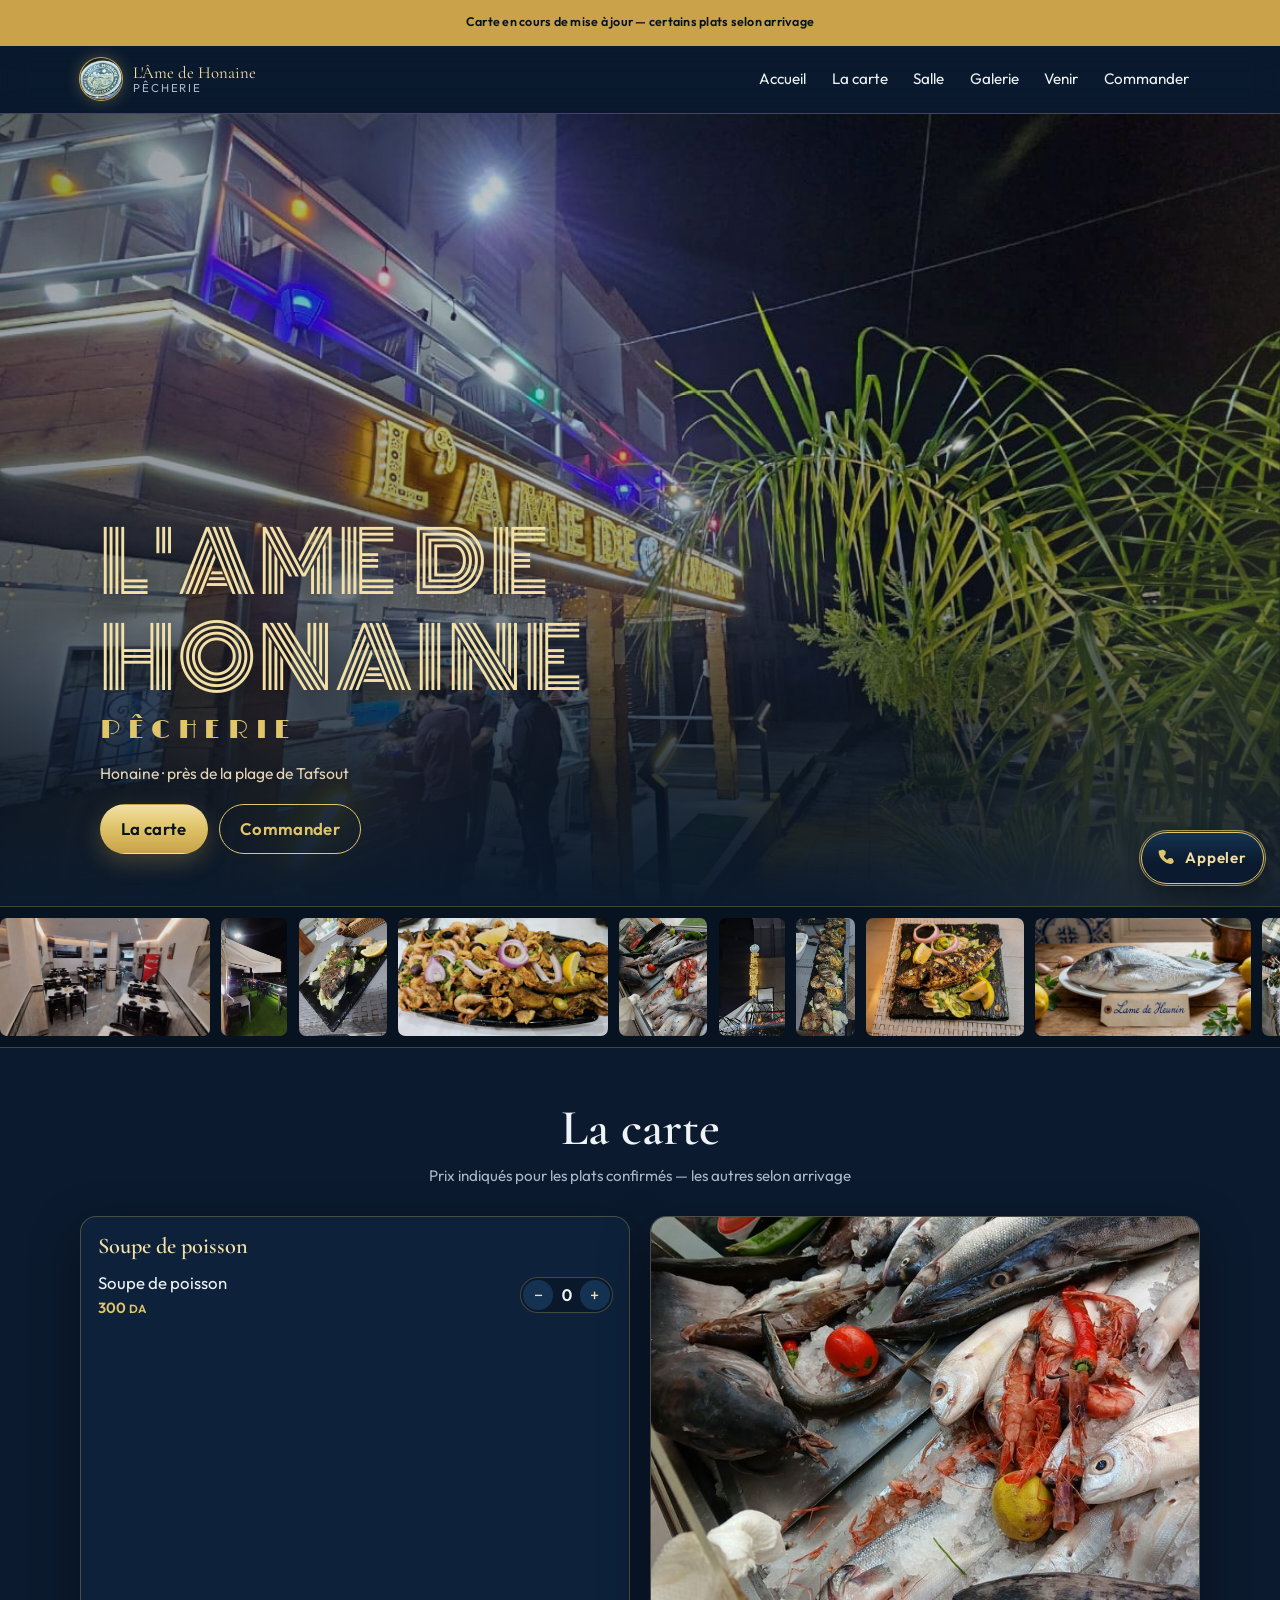
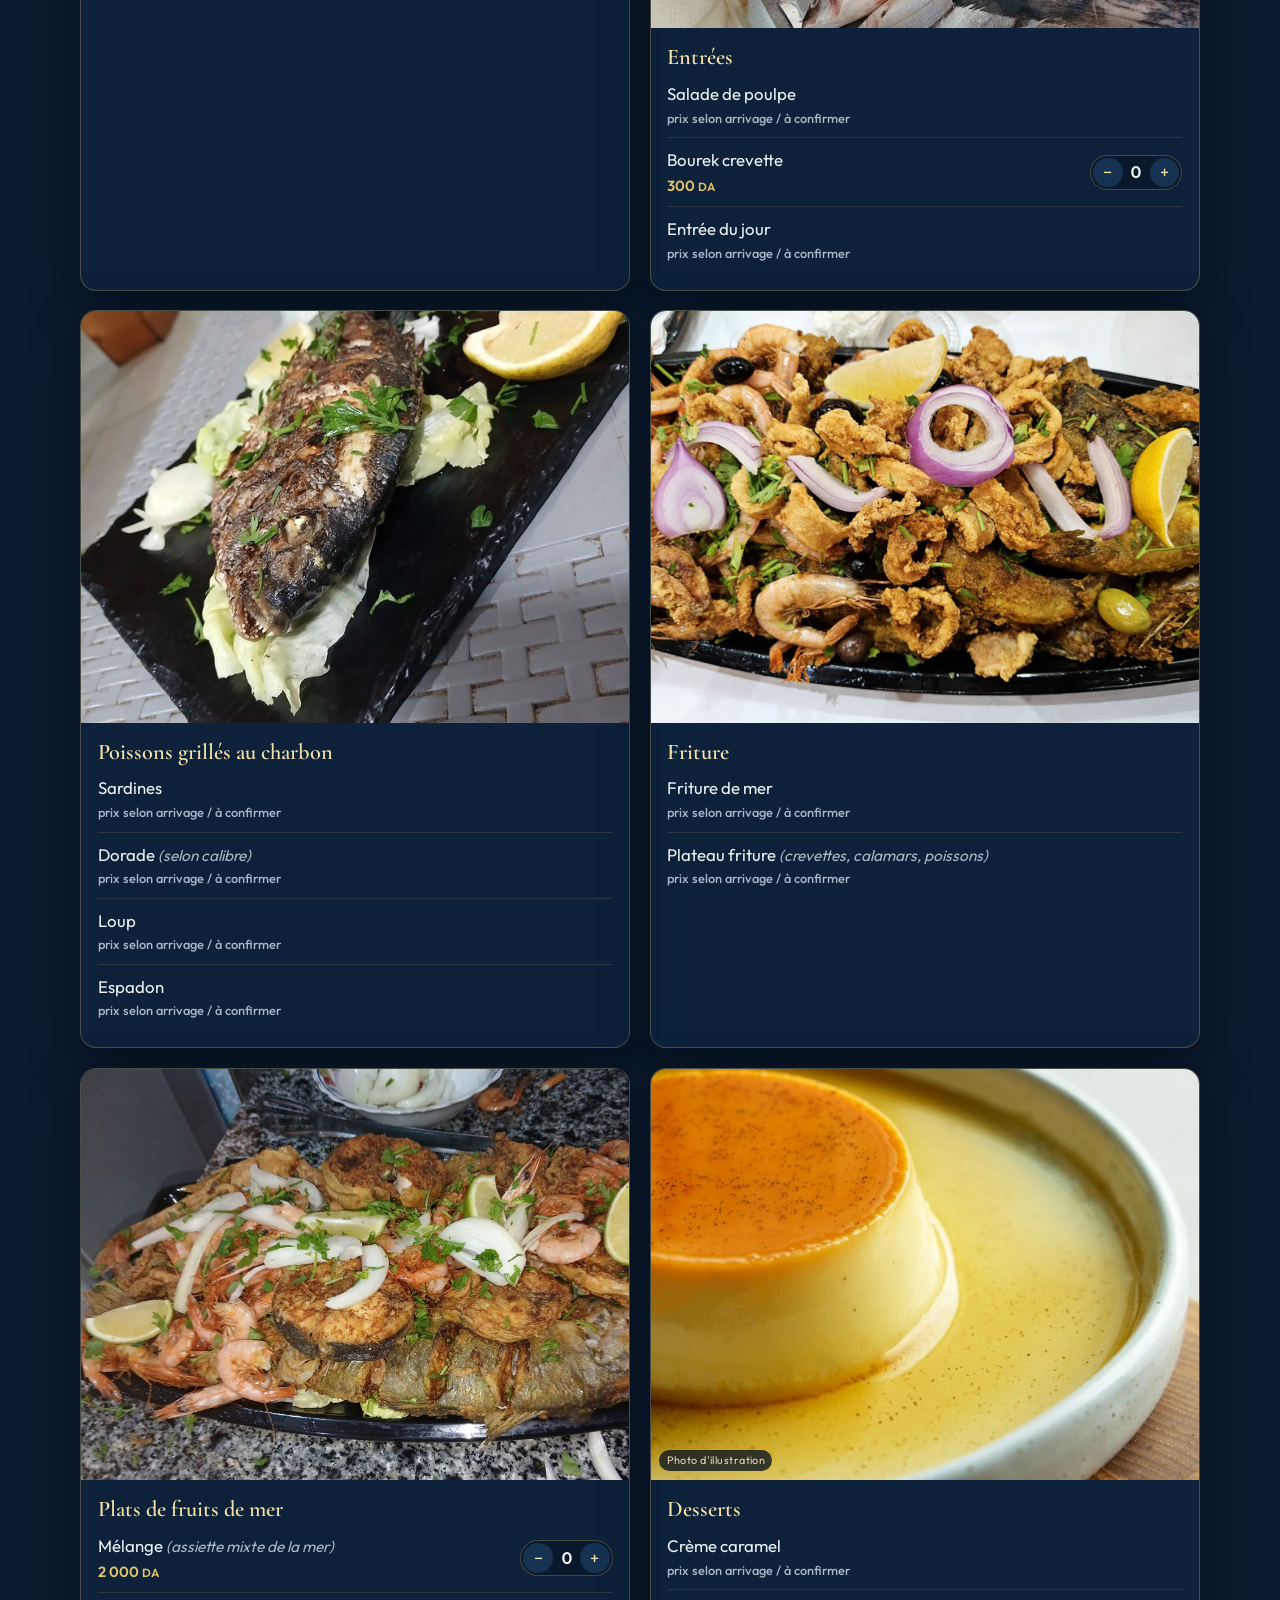
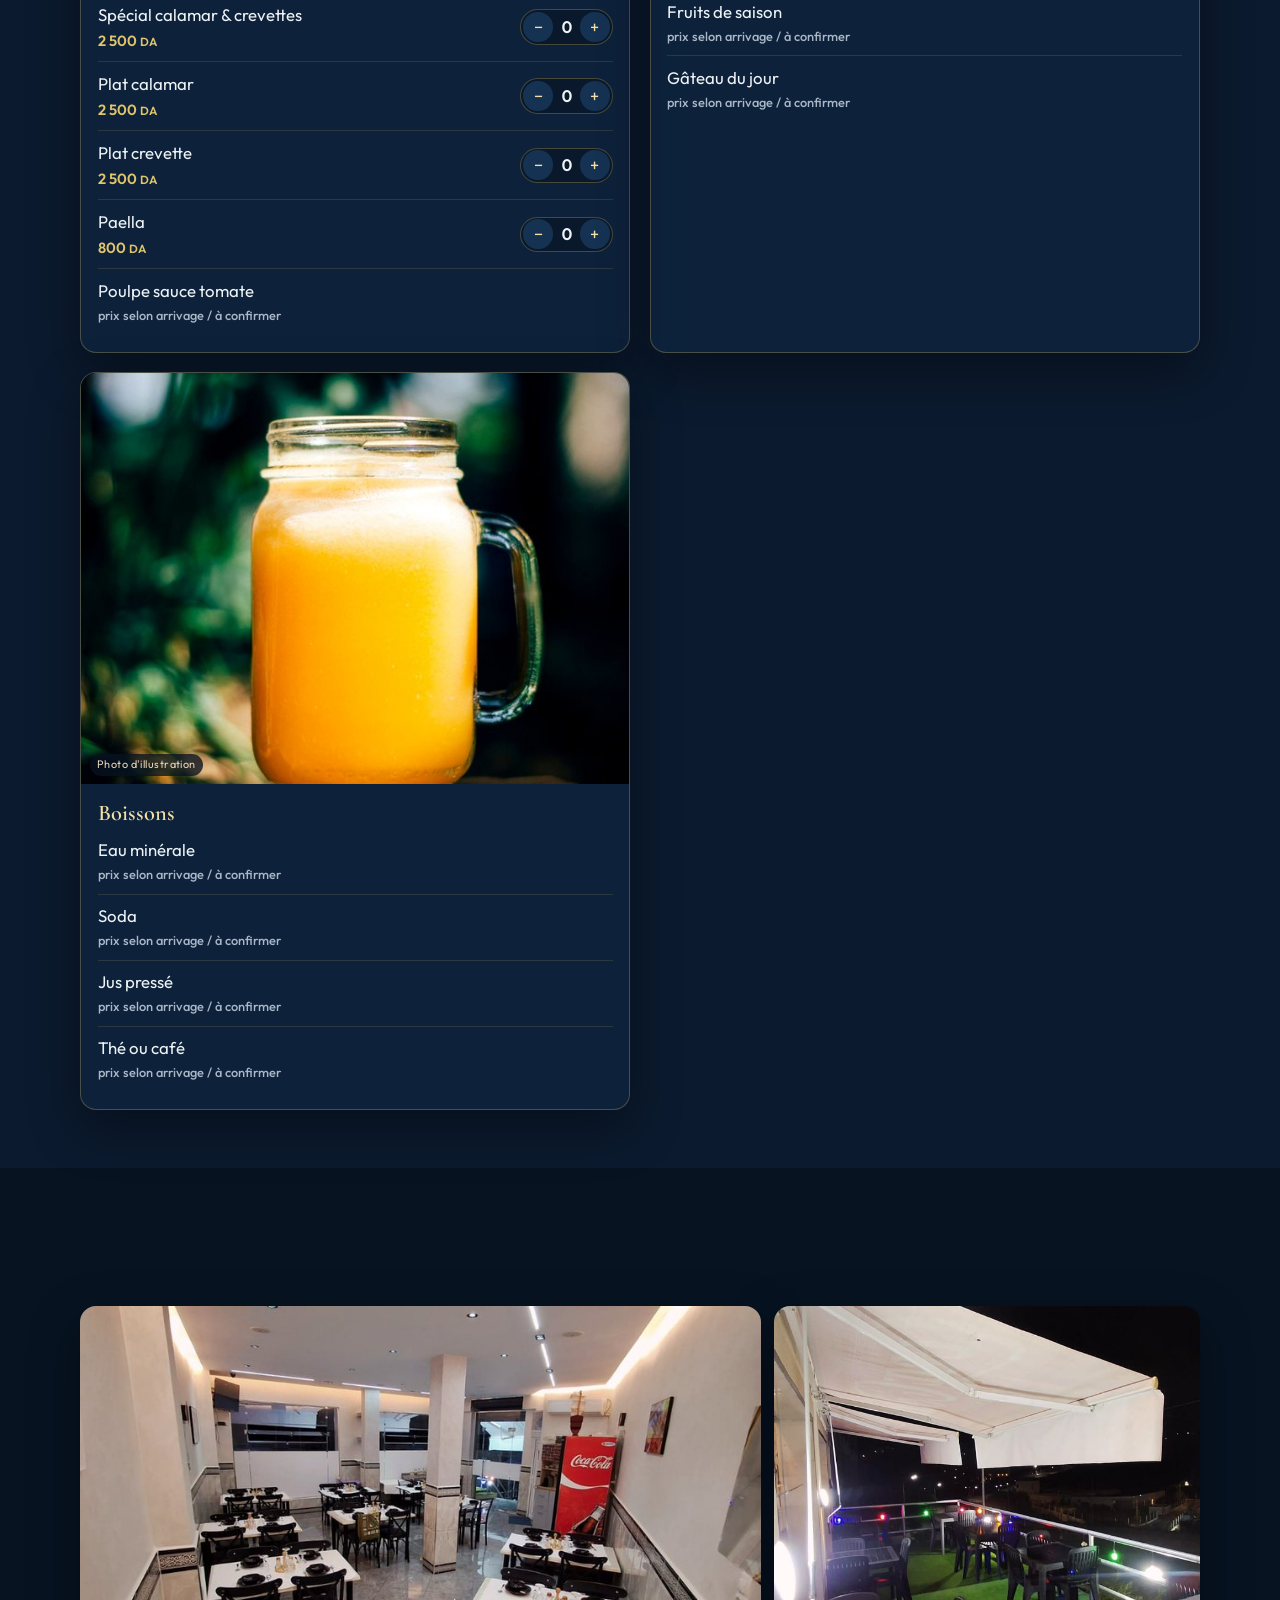
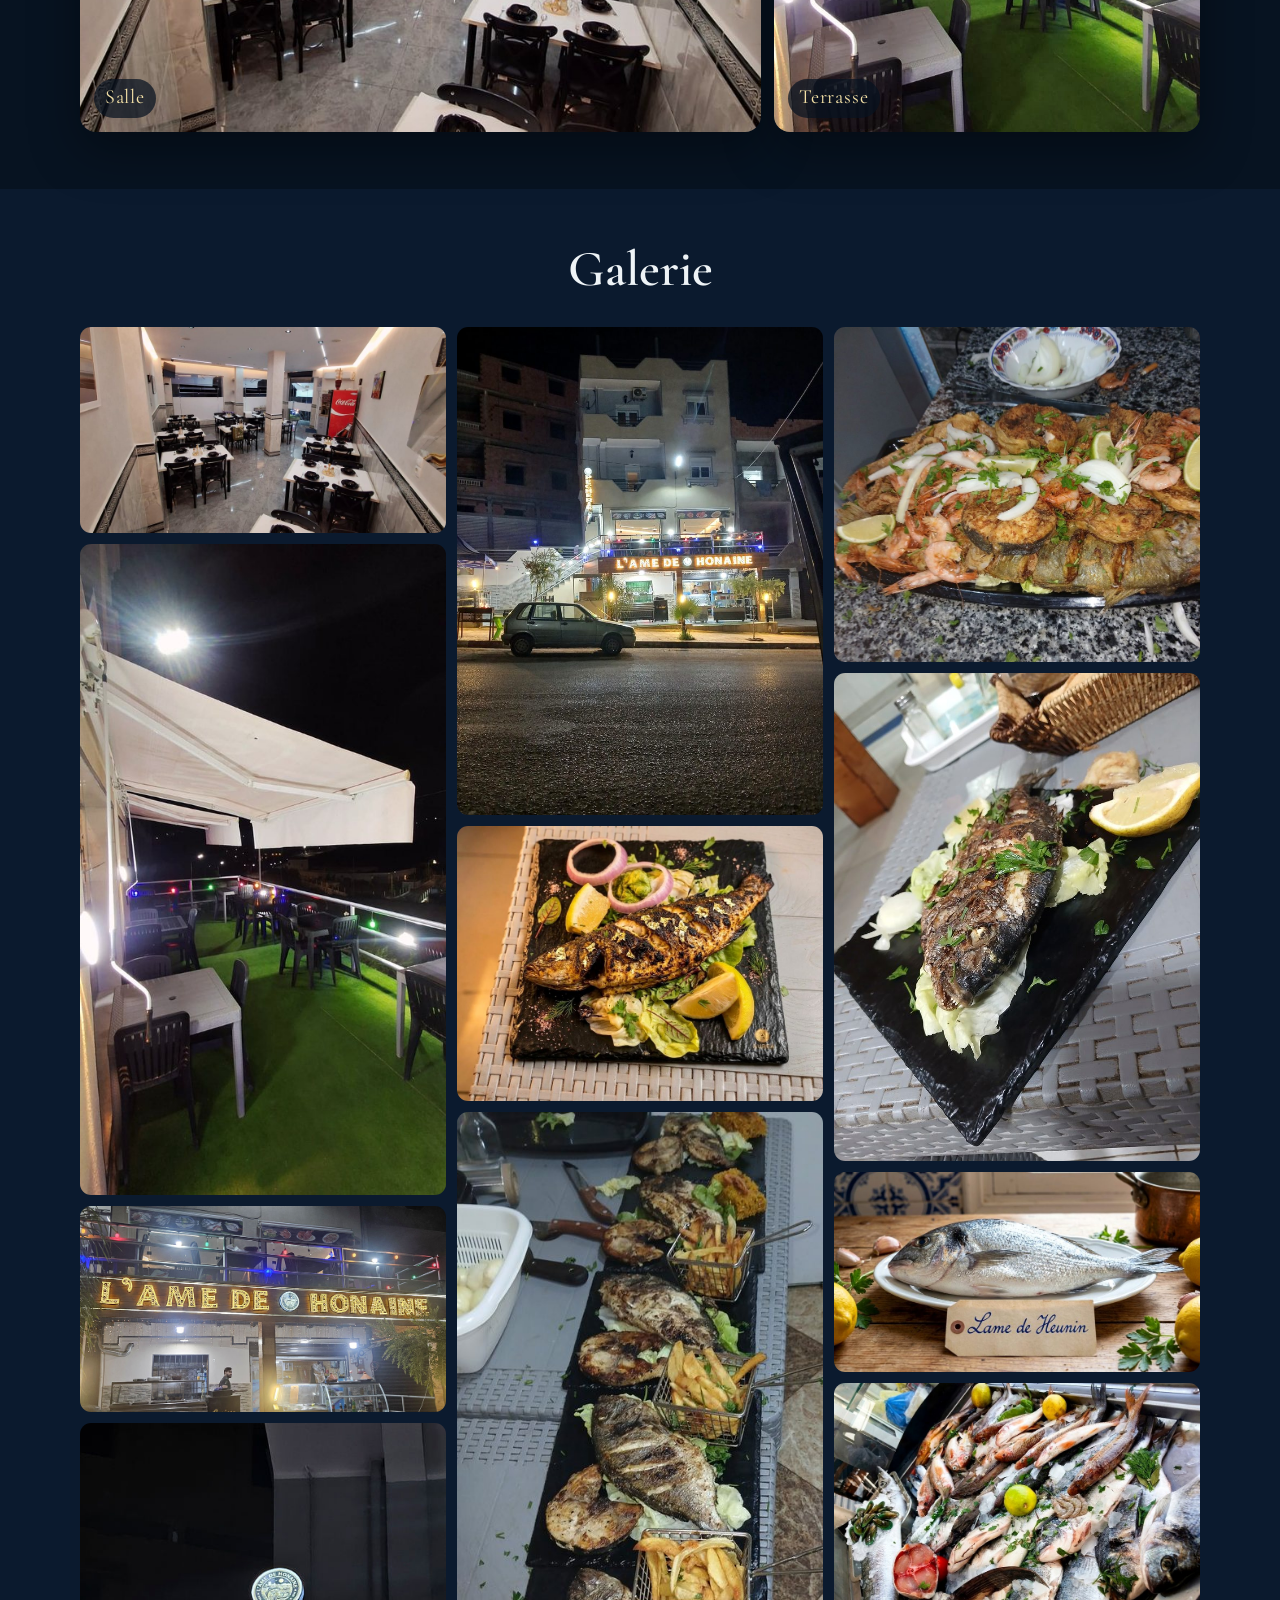
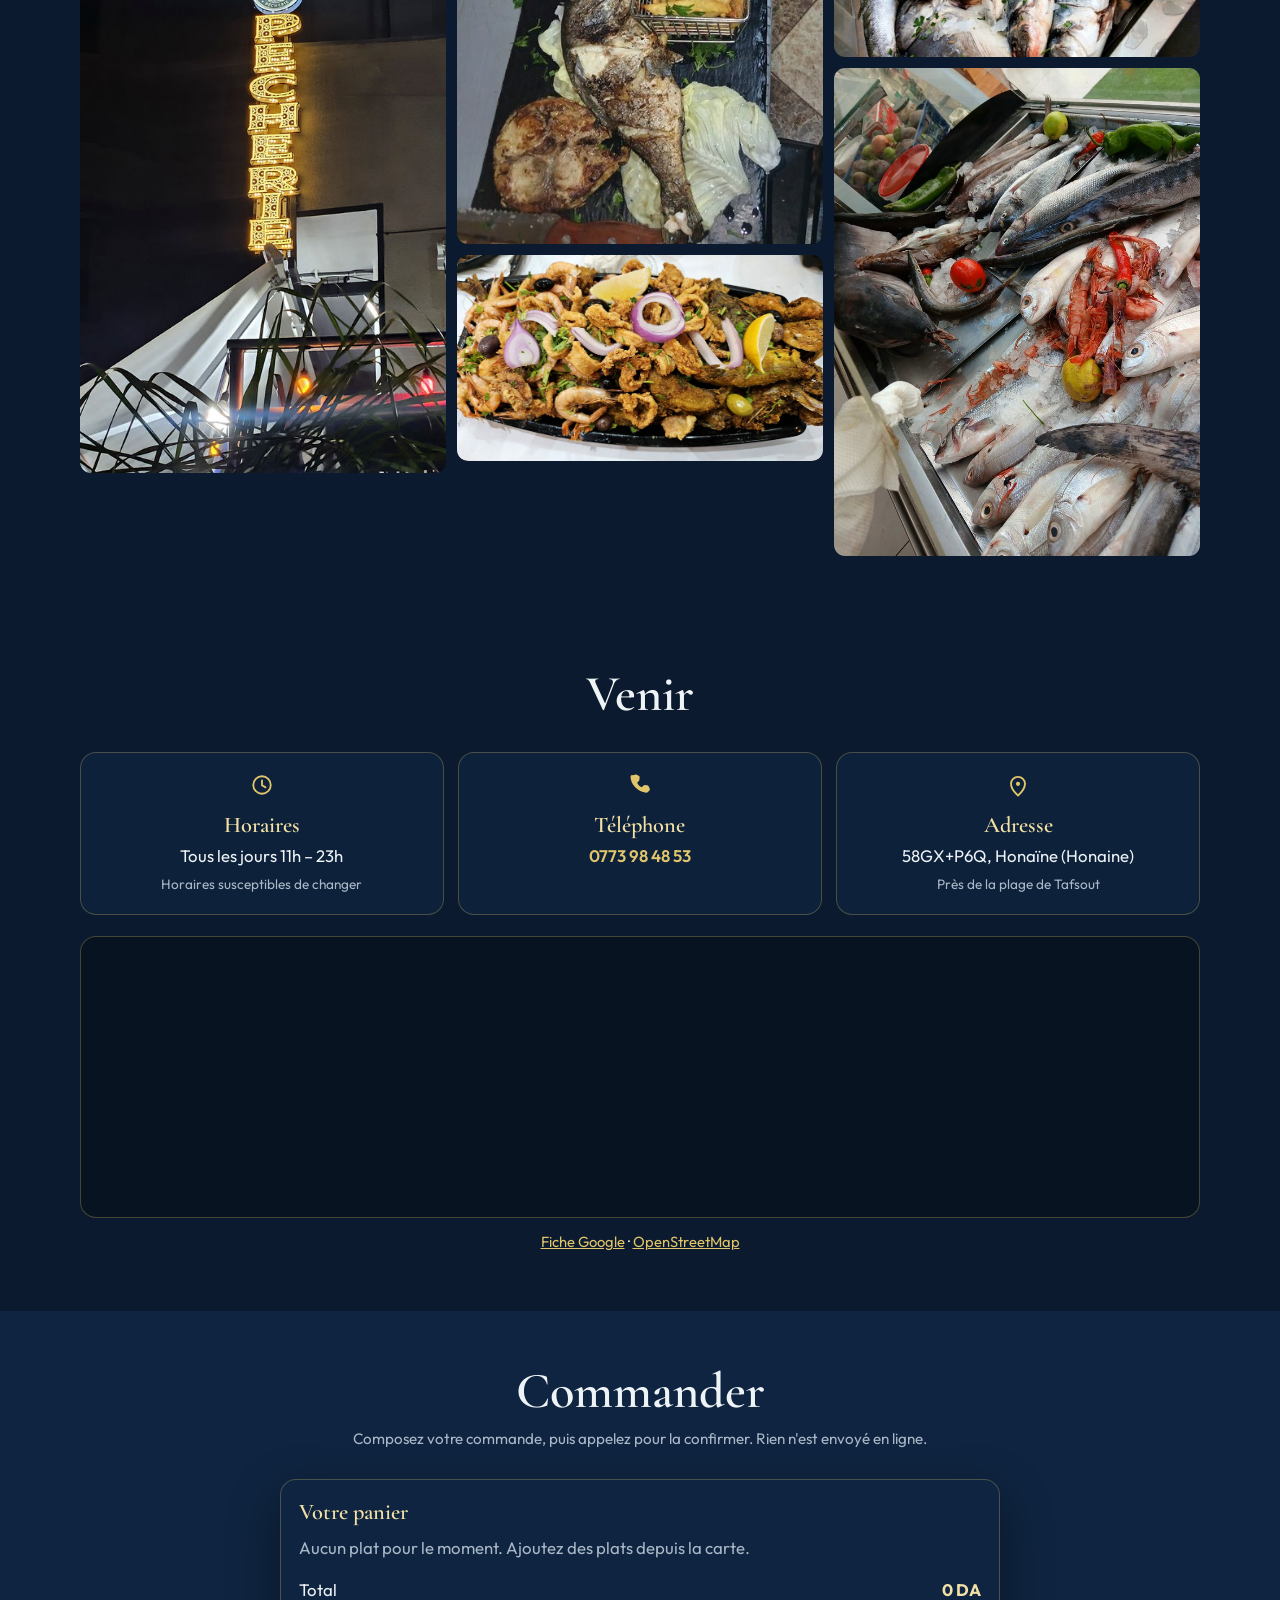
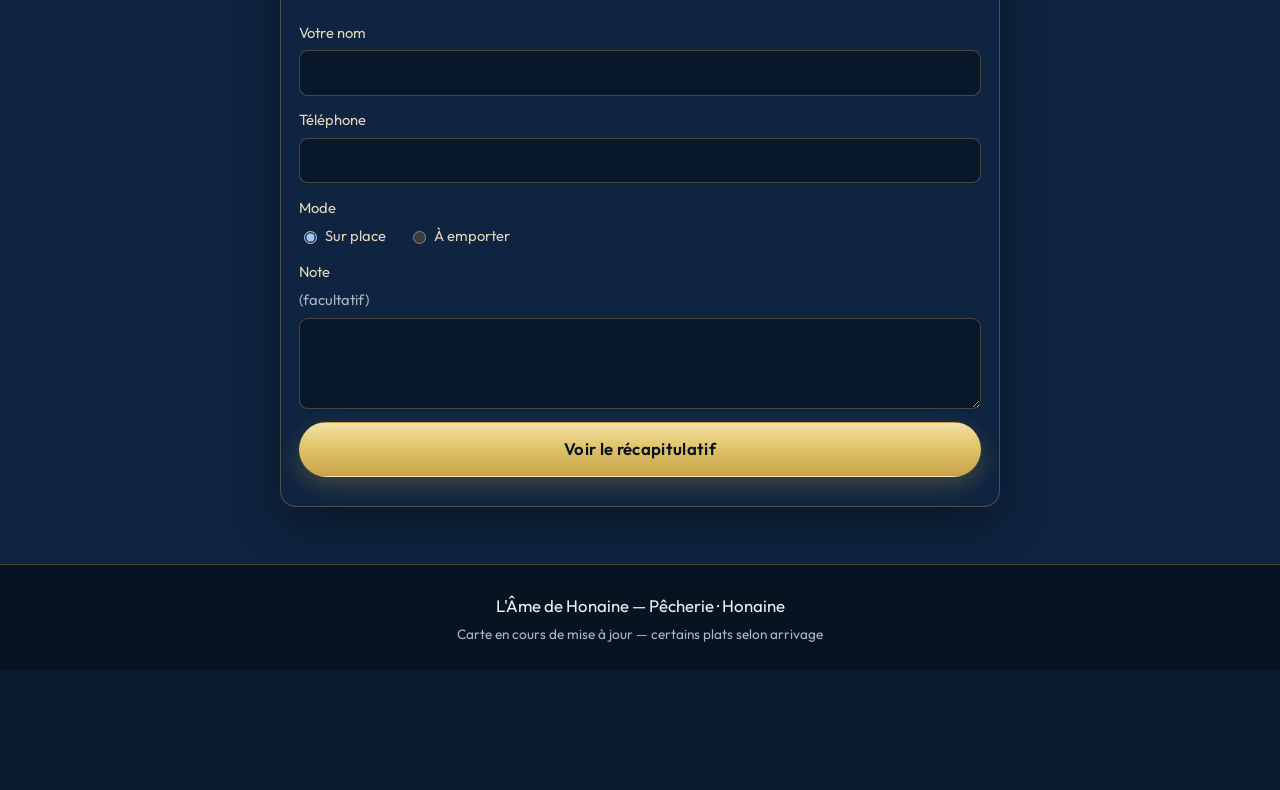
==== commit 39fbd58c: "v8: vrais prix du patron, plats ajoutés, autres tarifs selon arrivage Les prix confirmés remplacent " ====
--- a/index.html
+++ b/index.html
@@ -3,13 +3,13 @@
 <head>
   <meta charset="utf-8">
   <meta name="viewport" content="width=device-width, initial-scale=1">
-  <meta name="description" content="Maquette du site de L'Âme de Honaine — Pêcherie, restaurant de poissons et fruits de mer à Honaine, près de la plage de Tafsout. Prix de la carte : exemples à confirmer.">
+  <meta name="description" content="L'Âme de Honaine — Pêcherie, restaurant de poissons et fruits de mer à Honaine, près de la plage de Tafsout. Carte en cours de mise à jour.">
   <meta name="robots" content="noindex, nofollow">
-  <title>L'Âme de Honaine — Pêcherie | Maquette</title>
+  <title>L'Âme de Honaine — Pêcherie</title>
   <link rel="icon" type="image/png" sizes="32x32" href="images/favicon-32.png">
   <link rel="apple-touch-icon" href="images/apple-touch-icon.png">
-  <link rel="stylesheet" href="css/fonts.css">
-  <link rel="stylesheet" href="css/style.css">
+  <link rel="stylesheet" href="css/fonts.css?v=8">
+  <link rel="stylesheet" href="css/style.css?v=8">
 </head>
 <body>
   <svg xmlns="http://www.w3.org/2000/svg" width="0" height="0" style="position:absolute;overflow:hidden" aria-hidden="true">
@@ -31,7 +31,7 @@
 
   <a class="skip-link" href="#contenu">Aller au contenu</a>
 
-  <div class="demo-banner" role="note">Maquette — prix d'exemple à confirmer</div>
+  <div class="demo-banner" role="note">Carte en cours de mise à jour — certains plats selon arrivage</div>
 
   <header class="site-header" id="haut">
     <div class="header-inner">
@@ -116,22 +116,18 @@
       <div class="container">
         <header class="section-head reveal">
           <h2>La carte</h2>
-          <p>Prix d'exemple — à confirmer</p>
+          <p>Prix indiqués pour les plats confirmés — les autres selon arrivage</p>
         </header>
 
-        <div class="menu-grid">
+        <div class="menu-grid" id="menu-grid">
           <article class="menu-card reveal">
             <div class="menu-card-body">
               <h3>Soupe de poisson</h3>
               <ul class="dish-list">
                 <li>
                   <span class="dish-name">Soupe de poisson</span>
-                  <span class="price">600&nbsp;<abbr title="dinars algériens">DA</abbr></span>
-                  <span class="qty-ctrl" data-id="soupe" data-name="Soupe de poisson" data-price="600">
-                    <button type="button" data-act="dec" aria-label="Retirer Soupe de poisson">−</button>
-                    <span class="qty" aria-live="polite">0</span>
-                    <button type="button" data-act="inc" aria-label="Ajouter Soupe de poisson">+</button>
-                  </span>
+                  <span class="price">300&nbsp;<abbr title="dinars algériens">DA</abbr></span>
+                  <span class="qty-ctrl" data-id="soupe" data-name="Soupe de poisson" data-price="300"><button type="button" data-act="dec" aria-label="Retirer Soupe de poisson">−</button><span class="qty" aria-live="polite">0</span><button type="button" data-act="inc" aria-label="Ajouter Soupe de poisson">+</button></span>
                 </li>
               </ul>
             </div>
@@ -146,30 +142,16 @@
               <ul class="dish-list">
                 <li>
                   <span class="dish-name">Salade de poulpe</span>
-                  <span class="price">800&nbsp;<abbr title="dinars algériens">DA</abbr></span>
-                  <span class="qty-ctrl" data-id="salade-poulpe" data-name="Salade de poulpe" data-price="800">
-                    <button type="button" data-act="dec" aria-label="Retirer Salade de poulpe">−</button>
-                    <span class="qty" aria-live="polite">0</span>
-                    <button type="button" data-act="inc" aria-label="Ajouter Salade de poulpe">+</button>
-                  </span>
-                </li>
-                <li>
-                  <span class="dish-name">Brick aux crevettes</span>
-                  <span class="price">500&nbsp;<abbr title="dinars algériens">DA</abbr></span>
-                  <span class="qty-ctrl" data-id="brick-crevettes" data-name="Brick aux crevettes" data-price="500">
-                    <button type="button" data-act="dec" aria-label="Retirer Brick aux crevettes">−</button>
-                    <span class="qty" aria-live="polite">0</span>
-                    <button type="button" data-act="inc" aria-label="Ajouter Brick aux crevettes">+</button>
-                  </span>
+                  <span class="price price-tbc">prix selon arrivage / à confirmer</span>
+                </li>
+                <li>
+                  <span class="dish-name">Bourek crevette</span>
+                  <span class="price">300&nbsp;<abbr title="dinars algériens">DA</abbr></span>
+                  <span class="qty-ctrl" data-id="bourek-crevette" data-name="Bourek crevette" data-price="300"><button type="button" data-act="dec" aria-label="Retirer Bourek crevette">−</button><span class="qty" aria-live="polite">0</span><button type="button" data-act="inc" aria-label="Ajouter Bourek crevette">+</button></span>
                 </li>
                 <li>
                   <span class="dish-name">Entrée du jour</span>
-                  <span class="price">400&nbsp;<abbr title="dinars algériens">DA</abbr></span>
-                  <span class="qty-ctrl" data-id="entree-jour" data-name="Entrée du jour" data-price="400">
-                    <button type="button" data-act="dec" aria-label="Retirer Entrée du jour">−</button>
-                    <span class="qty" aria-live="polite">0</span>
-                    <button type="button" data-act="inc" aria-label="Ajouter Entrée du jour">+</button>
-                  </span>
+                  <span class="price price-tbc">prix selon arrivage / à confirmer</span>
                 </li>
               </ul>
             </div>
@@ -184,39 +166,19 @@
               <ul class="dish-list">
                 <li>
                   <span class="dish-name">Sardines</span>
-                  <span class="price">800&nbsp;<abbr title="dinars algériens">DA</abbr></span>
-                  <span class="qty-ctrl" data-id="sardines" data-name="Sardines" data-price="800">
-                    <button type="button" data-act="dec" aria-label="Retirer Sardines">−</button>
-                    <span class="qty" aria-live="polite">0</span>
-                    <button type="button" data-act="inc" aria-label="Ajouter Sardines">+</button>
-                  </span>
+                  <span class="price price-tbc">prix selon arrivage / à confirmer</span>
                 </li>
                 <li>
                   <span class="dish-name">Dorade <em>(selon calibre)</em></span>
-                  <span class="price">1&nbsp;800&nbsp;<abbr title="dinars algériens">DA</abbr></span>
-                  <span class="qty-ctrl" data-id="dorade" data-name="Dorade (selon calibre)" data-price="1800">
-                    <button type="button" data-act="dec" aria-label="Retirer Dorade">−</button>
-                    <span class="qty" aria-live="polite">0</span>
-                    <button type="button" data-act="inc" aria-label="Ajouter Dorade">+</button>
-                  </span>
+                  <span class="price price-tbc">prix selon arrivage / à confirmer</span>
                 </li>
                 <li>
                   <span class="dish-name">Loup</span>
-                  <span class="price">2&nbsp;000&nbsp;<abbr title="dinars algériens">DA</abbr></span>
-                  <span class="qty-ctrl" data-id="loup" data-name="Loup" data-price="2000">
-                    <button type="button" data-act="dec" aria-label="Retirer Loup">−</button>
-                    <span class="qty" aria-live="polite">0</span>
-                    <button type="button" data-act="inc" aria-label="Ajouter Loup">+</button>
-                  </span>
+                  <span class="price price-tbc">prix selon arrivage / à confirmer</span>
                 </li>
                 <li>
                   <span class="dish-name">Espadon</span>
-                  <span class="price">2&nbsp;500&nbsp;<abbr title="dinars algériens">DA</abbr></span>
-                  <span class="qty-ctrl" data-id="espadon" data-name="Espadon" data-price="2500">
-                    <button type="button" data-act="dec" aria-label="Retirer Espadon">−</button>
-                    <span class="qty" aria-live="polite">0</span>
-                    <button type="button" data-act="inc" aria-label="Ajouter Espadon">+</button>
-                  </span>
+                  <span class="price price-tbc">prix selon arrivage / à confirmer</span>
                 </li>
               </ul>
             </div>
@@ -231,21 +193,11 @@
               <ul class="dish-list">
                 <li>
                   <span class="dish-name">Friture de mer</span>
-                  <span class="price">1&nbsp;500&nbsp;<abbr title="dinars algériens">DA</abbr></span>
-                  <span class="qty-ctrl" data-id="friture-mer" data-name="Friture de mer" data-price="1500">
-                    <button type="button" data-act="dec" aria-label="Retirer Friture de mer">−</button>
-                    <span class="qty" aria-live="polite">0</span>
-                    <button type="button" data-act="inc" aria-label="Ajouter Friture de mer">+</button>
-                  </span>
+                  <span class="price price-tbc">prix selon arrivage / à confirmer</span>
                 </li>
                 <li>
                   <span class="dish-name">Plateau friture <em>(crevettes, calamars, poissons)</em></span>
-                  <span class="price">3&nbsp;200&nbsp;<abbr title="dinars algériens">DA</abbr></span>
-                  <span class="qty-ctrl" data-id="plateau-friture" data-name="Plateau friture" data-price="3200">
-                    <button type="button" data-act="dec" aria-label="Retirer Plateau friture">−</button>
-                    <span class="qty" aria-live="polite">0</span>
-                    <button type="button" data-act="inc" aria-label="Ajouter Plateau friture">+</button>
-                  </span>
+                  <span class="price price-tbc">prix selon arrivage / à confirmer</span>
                 </li>
               </ul>
             </div>
@@ -259,29 +211,40 @@
               <h3>Plats de fruits de mer</h3>
               <ul class="dish-list">
                 <li>
-                  <span class="dish-name">Plateau mélange crevettes et calamars</span>
-                  <span class="price">3&nbsp;500&nbsp;<abbr title="dinars algériens">DA</abbr></span>
-                  <span class="qty-ctrl" data-id="plateau-melange" data-name="Plateau mélange crevettes et calamars" data-price="3500">
-                    <button type="button" data-act="dec" aria-label="Retirer Plateau mélange">−</button>
-                    <span class="qty" aria-live="polite">0</span>
-                    <button type="button" data-act="inc" aria-label="Ajouter Plateau mélange">+</button>
-                  </span>
+                  <span class="dish-name">Mélange <em>(assiette mixte de la mer)</em></span>
+                  <span class="price">2 000&nbsp;<abbr title="dinars algériens">DA</abbr></span>
+                  <span class="qty-ctrl" data-id="melange" data-name="Mélange (assiette mixte de la mer)" data-price="2000"><button type="button" data-act="dec" aria-label="Retirer Mélange">−</button><span class="qty" aria-live="polite">0</span><button type="button" data-act="inc" aria-label="Ajouter Mélange">+</button></span>
+                </li>
+                <li>
+                  <span class="dish-name">Spécial calamar &amp; crevettes</span>
+                  <span class="price">2 500&nbsp;<abbr title="dinars algériens">DA</abbr></span>
+                  <span class="qty-ctrl" data-id="special-calamar-crevettes" data-name="Spécial calamar &amp; crevettes" data-price="2500"><button type="button" data-act="dec" aria-label="Retirer Spécial calamar &amp; crevettes">−</button><span class="qty" aria-live="polite">0</span><button type="button" data-act="inc" aria-label="Ajouter Spécial calamar &amp; crevettes">+</button></span>
+                </li>
+                <li>
+                  <span class="dish-name">Plat calamar</span>
+                  <span class="price">2 500&nbsp;<abbr title="dinars algériens">DA</abbr></span>
+                  <span class="qty-ctrl" data-id="plat-calamar" data-name="Plat calamar" data-price="2500"><button type="button" data-act="dec" aria-label="Retirer Plat calamar">−</button><span class="qty" aria-live="polite">0</span><button type="button" data-act="inc" aria-label="Ajouter Plat calamar">+</button></span>
+                </li>
+                <li>
+                  <span class="dish-name">Plat crevette</span>
+                  <span class="price">2 500&nbsp;<abbr title="dinars algériens">DA</abbr></span>
+                  <span class="qty-ctrl" data-id="plat-crevette" data-name="Plat crevette" data-price="2500"><button type="button" data-act="dec" aria-label="Retirer Plat crevette">−</button><span class="qty" aria-live="polite">0</span><button type="button" data-act="inc" aria-label="Ajouter Plat crevette">+</button></span>
+                </li>
+                <li>
+                  <span class="dish-name">Paella</span>
+                  <span class="price">800&nbsp;<abbr title="dinars algériens">DA</abbr></span>
+                  <span class="qty-ctrl" data-id="paella" data-name="Paella" data-price="800"><button type="button" data-act="dec" aria-label="Retirer Paella">−</button><span class="qty" aria-live="polite">0</span><button type="button" data-act="inc" aria-label="Ajouter Paella">+</button></span>
                 </li>
                 <li>
                   <span class="dish-name">Poulpe sauce tomate</span>
-                  <span class="price">1&nbsp;800&nbsp;<abbr title="dinars algériens">DA</abbr></span>
-                  <span class="qty-ctrl" data-id="poulpe-tomate" data-name="Poulpe sauce tomate" data-price="1800">
-                    <button type="button" data-act="dec" aria-label="Retirer Poulpe sauce tomate">−</button>
-                    <span class="qty" aria-live="polite">0</span>
-                    <button type="button" data-act="inc" aria-label="Ajouter Poulpe sauce tomate">+</button>
-                  </span>
-                </li>
-              </ul>
-            </div>
-          </article>
-
-          <article class="menu-card reveal">
-            <button type="button" class="menu-card-media lightbox-open" data-full="images/illus-creme-caramel.jpg" data-caption="Photo d'illustration — ne représente pas un dessert du restaurant">
+                  <span class="price price-tbc">prix selon arrivage / à confirmer</span>
+                </li>
+              </ul>
+            </div>
+          </article>
+
+          <article class="menu-card reveal">
+            <button type="button" class="menu-card-media lightbox-open" data-full="images/illus-creme-caramel.jpg" data-caption="Photo d'illustration">
               <img src="images/illus-creme-caramel-sm.jpg" srcset="images/illus-creme-caramel-sm.jpg 642w, images/illus-creme-caramel.jpg 1142w" sizes="(max-width: 700px) 100vw, 360px" alt="Crème caramel, photo d'illustration." width="642" height="900">
               <span class="photo-caption">Photo d'illustration</span>
             </button>
@@ -290,37 +253,22 @@
               <ul class="dish-list">
                 <li>
                   <span class="dish-name">Crème caramel</span>
-                  <span class="price">400&nbsp;<abbr title="dinars algériens">DA</abbr></span>
-                  <span class="qty-ctrl" data-id="creme-caramel" data-name="Crème caramel" data-price="400">
-                    <button type="button" data-act="dec" aria-label="Retirer Crème caramel">−</button>
-                    <span class="qty" aria-live="polite">0</span>
-                    <button type="button" data-act="inc" aria-label="Ajouter Crème caramel">+</button>
-                  </span>
+                  <span class="price price-tbc">prix selon arrivage / à confirmer</span>
                 </li>
                 <li>
                   <span class="dish-name">Fruits de saison</span>
-                  <span class="price">350&nbsp;<abbr title="dinars algériens">DA</abbr></span>
-                  <span class="qty-ctrl" data-id="fruits" data-name="Fruits de saison" data-price="350">
-                    <button type="button" data-act="dec" aria-label="Retirer Fruits de saison">−</button>
-                    <span class="qty" aria-live="polite">0</span>
-                    <button type="button" data-act="inc" aria-label="Ajouter Fruits de saison">+</button>
-                  </span>
+                  <span class="price price-tbc">prix selon arrivage / à confirmer</span>
                 </li>
                 <li>
                   <span class="dish-name">Gâteau du jour</span>
-                  <span class="price">500&nbsp;<abbr title="dinars algériens">DA</abbr></span>
-                  <span class="qty-ctrl" data-id="gateau" data-name="Gâteau du jour" data-price="500">
-                    <button type="button" data-act="dec" aria-label="Retirer Gâteau du jour">−</button>
-                    <span class="qty" aria-live="polite">0</span>
-                    <button type="button" data-act="inc" aria-label="Ajouter Gâteau du jour">+</button>
-                  </span>
-                </li>
-              </ul>
-            </div>
-          </article>
-
-          <article class="menu-card reveal">
-            <button type="button" class="menu-card-media lightbox-open" data-full="images/illus-jus.jpg" data-caption="Photo d'illustration — ne représente pas une boisson du restaurant">
+                  <span class="price price-tbc">prix selon arrivage / à confirmer</span>
+                </li>
+              </ul>
+            </div>
+          </article>
+
+          <article class="menu-card reveal">
+            <button type="button" class="menu-card-media lightbox-open" data-full="images/illus-jus.jpg" data-caption="Photo d'illustration">
               <img src="images/illus-jus-sm.jpg" srcset="images/illus-jus-sm.jpg 596w, images/illus-jus.jpg 1059w" sizes="(max-width: 700px) 100vw, 360px" alt="Jus d'orange, photo d'illustration." width="596" height="900">
               <span class="photo-caption">Photo d'illustration</span>
             </button>
@@ -329,39 +277,19 @@
               <ul class="dish-list">
                 <li>
                   <span class="dish-name">Eau minérale</span>
-                  <span class="price">100&nbsp;<abbr title="dinars algériens">DA</abbr></span>
-                  <span class="qty-ctrl" data-id="eau" data-name="Eau minérale" data-price="100">
-                    <button type="button" data-act="dec" aria-label="Retirer Eau minérale">−</button>
-                    <span class="qty" aria-live="polite">0</span>
-                    <button type="button" data-act="inc" aria-label="Ajouter Eau minérale">+</button>
-                  </span>
+                  <span class="price price-tbc">prix selon arrivage / à confirmer</span>
                 </li>
                 <li>
                   <span class="dish-name">Soda</span>
-                  <span class="price">150&nbsp;<abbr title="dinars algériens">DA</abbr></span>
-                  <span class="qty-ctrl" data-id="soda" data-name="Soda" data-price="150">
-                    <button type="button" data-act="dec" aria-label="Retirer Soda">−</button>
-                    <span class="qty" aria-live="polite">0</span>
-                    <button type="button" data-act="inc" aria-label="Ajouter Soda">+</button>
-                  </span>
+                  <span class="price price-tbc">prix selon arrivage / à confirmer</span>
                 </li>
                 <li>
                   <span class="dish-name">Jus pressé</span>
-                  <span class="price">250&nbsp;<abbr title="dinars algériens">DA</abbr></span>
-                  <span class="qty-ctrl" data-id="jus" data-name="Jus pressé" data-price="250">
-                    <button type="button" data-act="dec" aria-label="Retirer Jus pressé">−</button>
-                    <span class="qty" aria-live="polite">0</span>
-                    <button type="button" data-act="inc" aria-label="Ajouter Jus pressé">+</button>
-                  </span>
+                  <span class="price price-tbc">prix selon arrivage / à confirmer</span>
                 </li>
                 <li>
                   <span class="dish-name">Thé ou café</span>
-                  <span class="price">150&nbsp;<abbr title="dinars algériens">DA</abbr></span>
-                  <span class="qty-ctrl" data-id="the-cafe" data-name="Thé ou café" data-price="150">
-                    <button type="button" data-act="dec" aria-label="Retirer Thé ou café">−</button>
-                    <span class="qty" aria-live="polite">0</span>
-                    <button type="button" data-act="inc" aria-label="Ajouter Thé ou café">+</button>
-                  </span>
+                  <span class="price price-tbc">prix selon arrivage / à confirmer</span>
                 </li>
               </ul>
             </div>
@@ -376,7 +304,7 @@
         <header class="section-head reveal">
           <h2>Salle &amp; terrasse</h2>
         </header>
-        <div class="lieu-grid">
+        <div class="lieu-grid" id="lieu-grid">
           <button type="button" class="lieu-card reveal lightbox-open" data-full="images/salle-interieur.jpg" data-caption="Salle — photo du restaurant">
             <img
               src="images/salle-interieur-sm.jpg"
@@ -404,7 +332,7 @@
         <header class="section-head reveal">
           <h2>Galerie</h2>
         </header>
-        <div class="gallery-grid">
+        <div class="gallery-grid" id="gallery-grid">
           <button type="button" class="gallery-item wide reveal lightbox-open" data-full="images/salle-interieur.jpg" data-caption="Salle — photo du restaurant">
             <img src="images/salle-interieur-sm.jpg" alt="Salle du restaurant : tables blanches et chaises noires." width="900" height="506">
           </button>
@@ -499,7 +427,7 @@
             <h3>Votre panier</h3>
             <p class="cart-empty" id="cart-empty">Aucun plat pour le moment. Ajoutez des plats depuis la carte.</p>
             <ul class="cart-list" id="cart-list" hidden></ul>
-            <p class="cart-total" id="cart-total" hidden>Total <span>(prix d'exemple)</span> <strong>0&nbsp;DA</strong></p>
+            <p class="cart-total" id="cart-total" hidden>Total <strong>0&nbsp;DA</strong></p>
           </div>
 
           <div class="form-grid">
@@ -532,7 +460,7 @@
   <footer class="site-footer">
     <div class="container">
       <p>L'Âme de Honaine — Pêcherie · Honaine</p>
-      <p class="note">Maquette — prix d'exemple à confirmer</p>
+      <p class="note">Carte en cours de mise à jour — certains plats selon arrivage</p>
     </div>
   </footer>
 
@@ -572,6 +500,8 @@
     <p class="lightbox-caption"></p>
   </div>
 
-  <script src="js/main.js"></script>
+  <script src="config.js?v=8"></script>
+  <script src="js/main.js?v=8"></script>
+  <script src="js/cms.js?v=8"></script>
 </body>
 </html>
--- a/css/style.css
+++ b/css/style.css
@@ -14,7 +14,7 @@
   --line: rgba(224, 197, 106, 0.28);
   --card: rgba(15, 36, 64, 0.72);
   --header-h: 4.25rem;
-  --banner-h: 2.35rem;
+  --banner-h: 2.85rem;
   --fab-space: 7.5rem;
   --radius: 1rem;
   --shadow: 0 18px 50px rgba(0, 0, 0, 0.38);
@@ -85,16 +85,18 @@
   position: sticky;
   top: 0;
   z-index: 60;
-  height: var(--banner-h);
+  min-height: var(--banner-h);
+  height: auto;
   display: grid;
   place-items: center;
   background: #c9a24a;
   color: var(--night-4);
-  font-size: 0.82rem;
+  font-size: 0.78rem;
   font-weight: 600;
-  letter-spacing: 0.04em;
+  letter-spacing: 0.02em;
   text-align: center;
   padding: 0 0.8rem;
+  line-height: 1.2;
 }
 
 /* Header */
@@ -461,6 +463,7 @@
   font-size: 0.92rem;
 }
 .price abbr { text-decoration: none; font-size: 0.8em; }
+.price-tbc { font-weight: 500; font-size: 0.8rem; color: var(--muted); letter-spacing: 0; }
 .qty-ctrl {
   grid-area: qty;
   display: inline-flex;
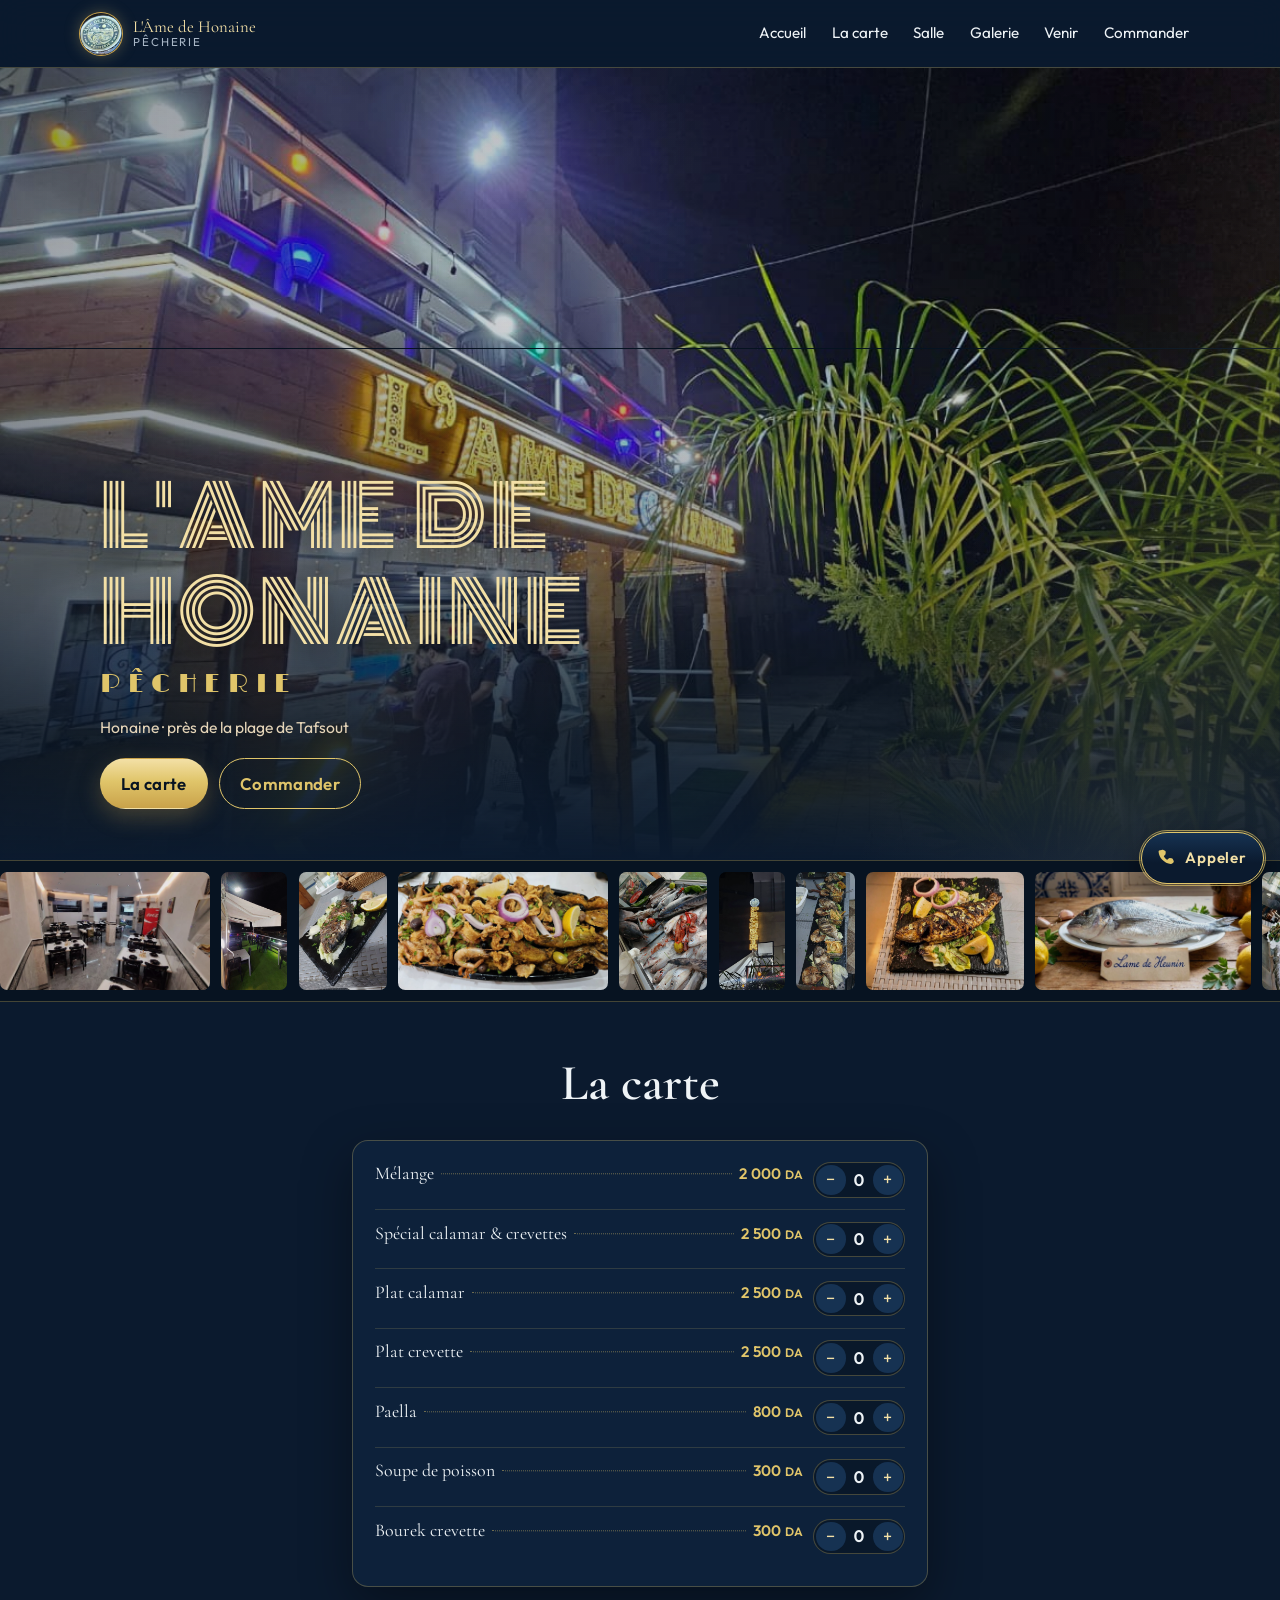
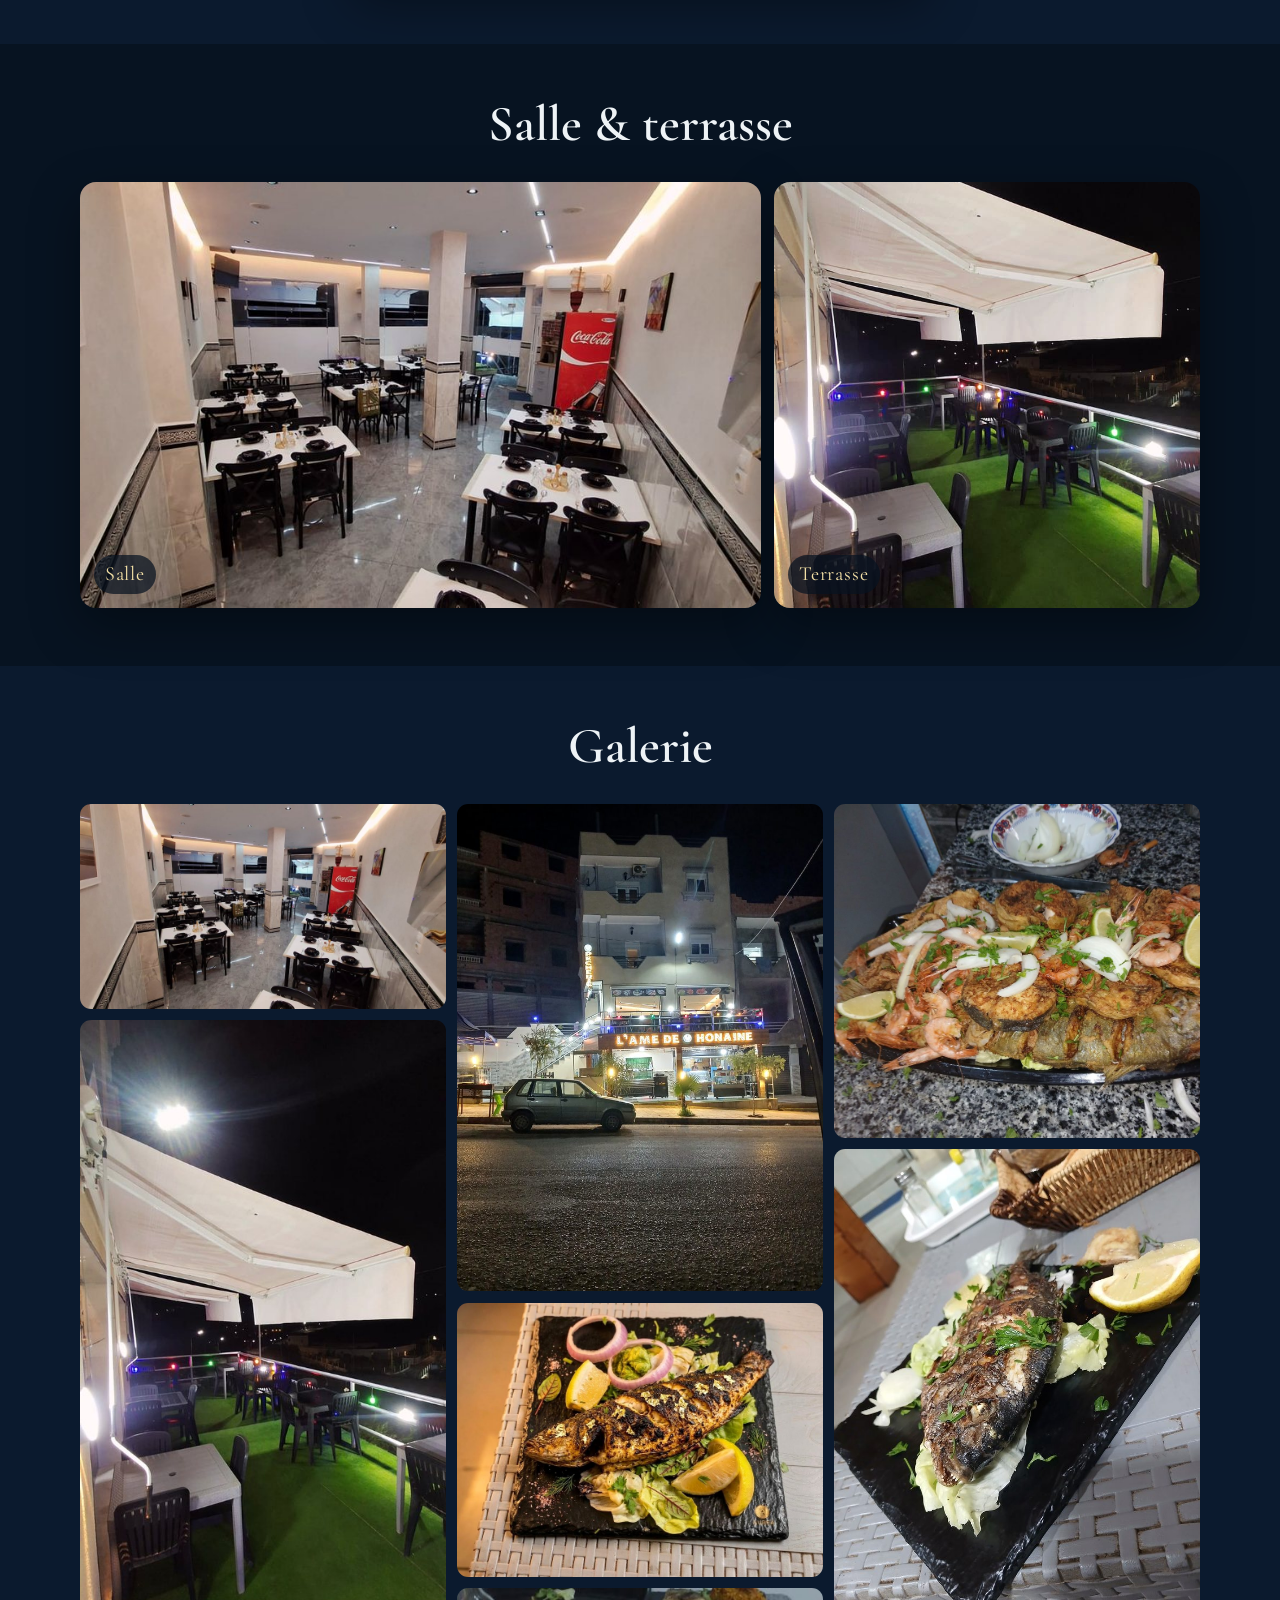
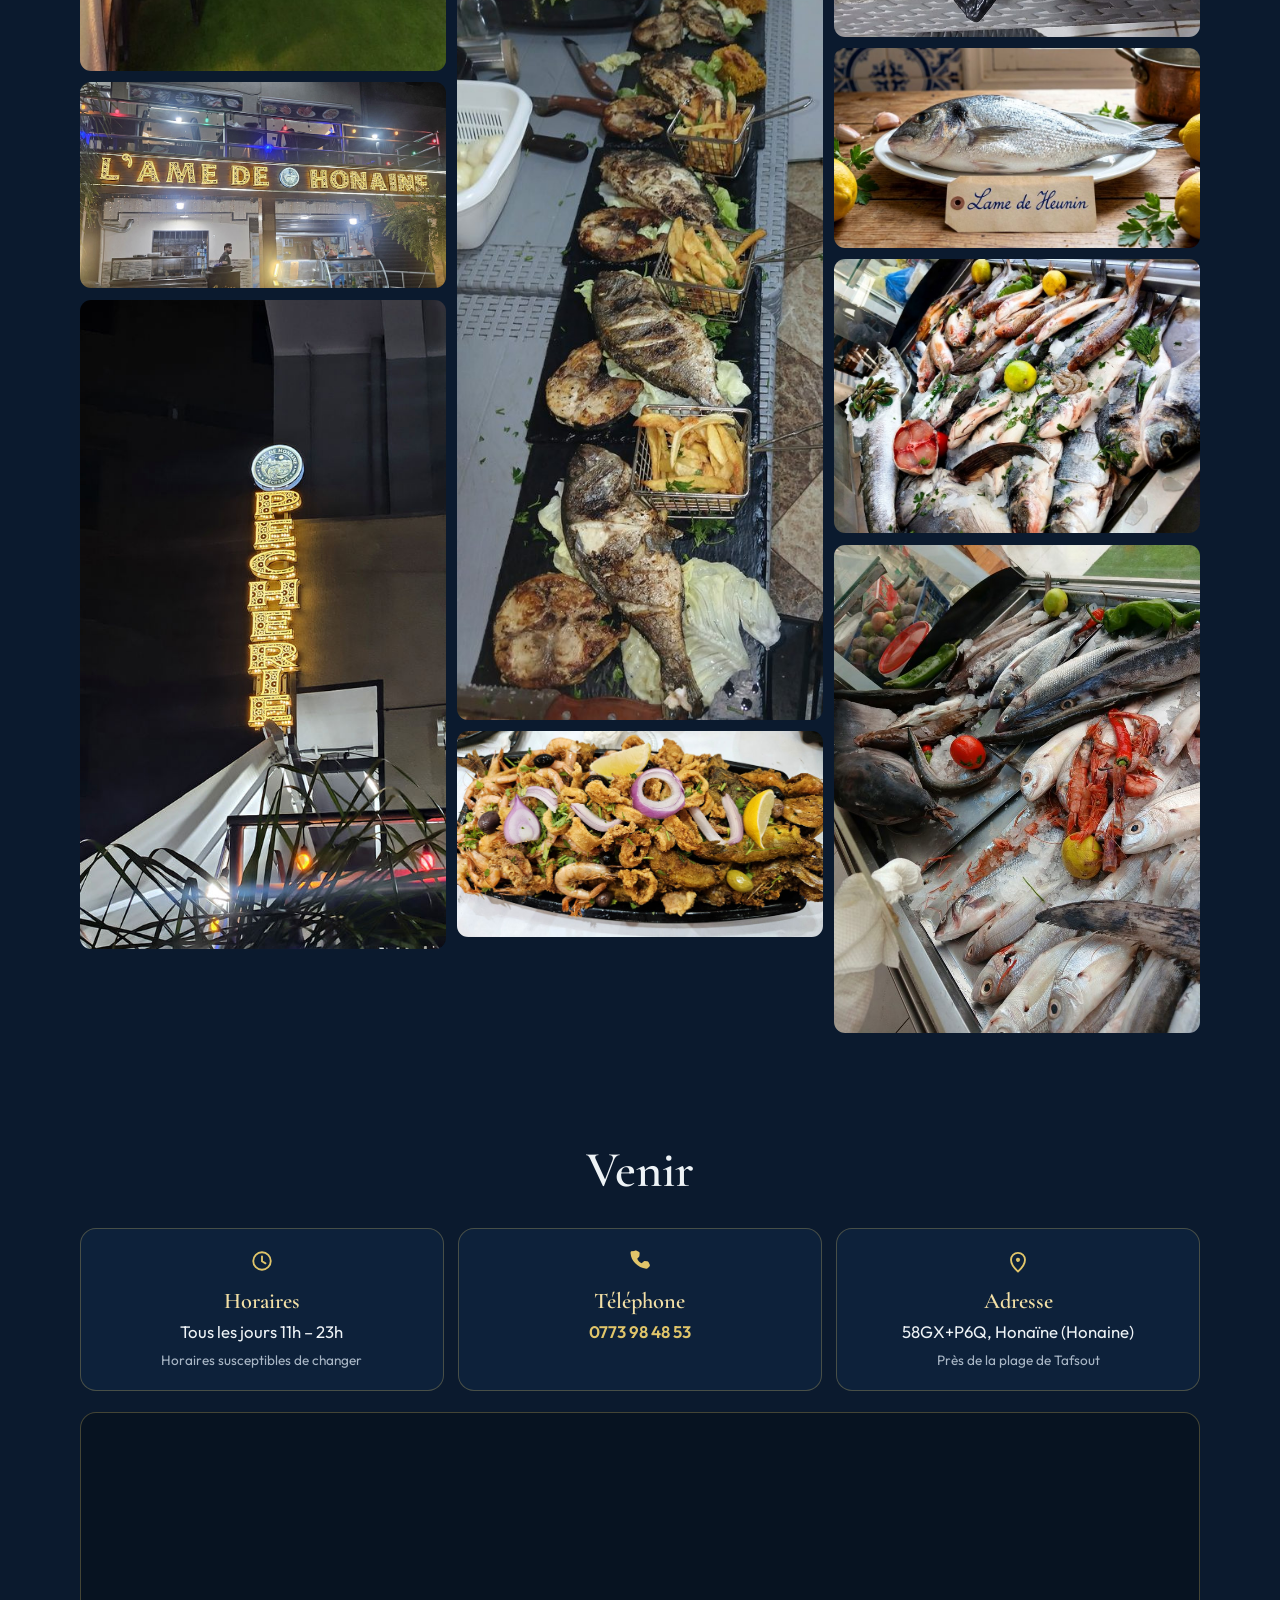
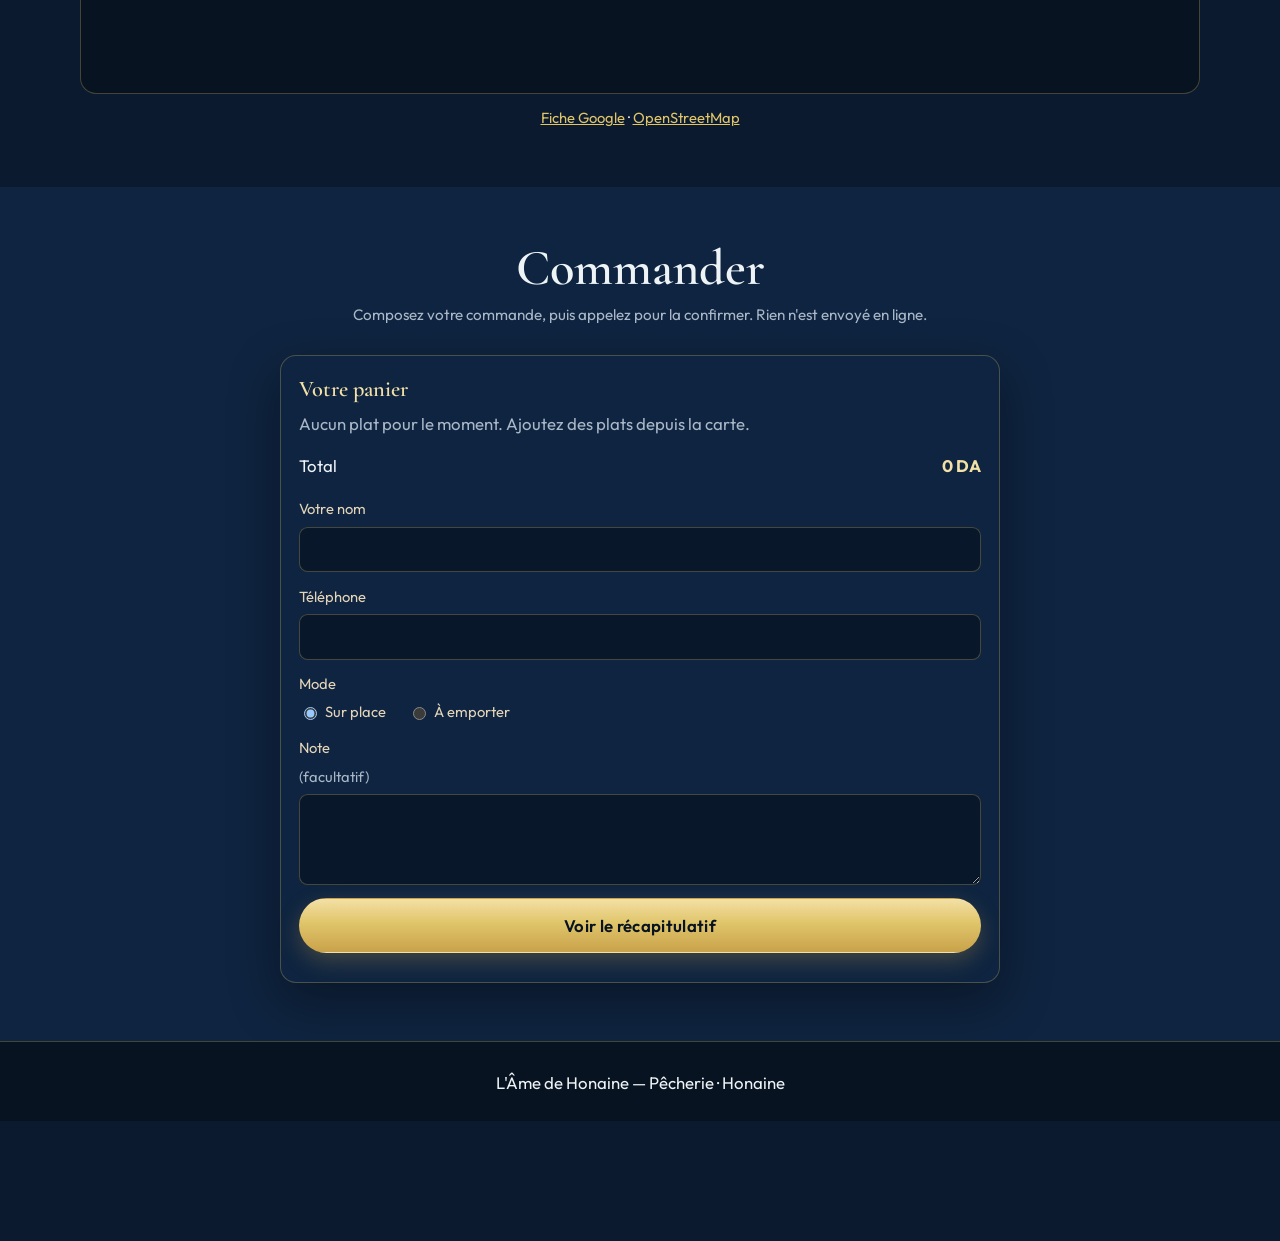
==== commit fc06d17f: "v9: une seule liste de 7 plats confirmés, sans catégories La carte affiche uniquement les plats reçu" ====
--- a/index.html
+++ b/index.html
@@ -3,13 +3,13 @@
 <head>
   <meta charset="utf-8">
   <meta name="viewport" content="width=device-width, initial-scale=1">
-  <meta name="description" content="L'Âme de Honaine — Pêcherie, restaurant de poissons et fruits de mer à Honaine, près de la plage de Tafsout. Carte en cours de mise à jour.">
+  <meta name="description" content="L'Âme de Honaine — Pêcherie, restaurant de poissons et fruits de mer à Honaine, près de la plage de Tafsout.">
   <meta name="robots" content="noindex, nofollow">
   <title>L'Âme de Honaine — Pêcherie</title>
   <link rel="icon" type="image/png" sizes="32x32" href="images/favicon-32.png">
   <link rel="apple-touch-icon" href="images/apple-touch-icon.png">
-  <link rel="stylesheet" href="css/fonts.css?v=8">
-  <link rel="stylesheet" href="css/style.css?v=8">
+  <link rel="stylesheet" href="css/fonts.css?v=9">
+  <link rel="stylesheet" href="css/style.css?v=9">
 </head>
 <body>
   <svg xmlns="http://www.w3.org/2000/svg" width="0" height="0" style="position:absolute;overflow:hidden" aria-hidden="true">
@@ -30,8 +30,6 @@
   </svg>
 
   <a class="skip-link" href="#contenu">Aller au contenu</a>
-
-  <div class="demo-banner" role="note">Carte en cours de mise à jour — certains plats selon arrivage</div>
 
   <header class="site-header" id="haut">
     <div class="header-inner">
@@ -116,184 +114,53 @@
       <div class="container">
         <header class="section-head reveal">
           <h2>La carte</h2>
-          <p>Prix indiqués pour les plats confirmés — les autres selon arrivage</p>
-        </header>
-
-        <div class="menu-grid" id="menu-grid">
-          <article class="menu-card reveal">
-            <div class="menu-card-body">
-              <h3>Soupe de poisson</h3>
-              <ul class="dish-list">
-                <li>
-                  <span class="dish-name">Soupe de poisson</span>
-                  <span class="price">300&nbsp;<abbr title="dinars algériens">DA</abbr></span>
-                  <span class="qty-ctrl" data-id="soupe" data-name="Soupe de poisson" data-price="300"><button type="button" data-act="dec" aria-label="Retirer Soupe de poisson">−</button><span class="qty" aria-live="polite">0</span><button type="button" data-act="inc" aria-label="Ajouter Soupe de poisson">+</button></span>
-                </li>
-              </ul>
-            </div>
-          </article>
-
-          <article class="menu-card reveal">
-            <button type="button" class="menu-card-media lightbox-open" data-full="images/gmaps-etale-crevettes.jpg" data-caption="Étal de mer — photo publiée sur la fiche Google">
-              <img src="images/gmaps-etale-crevettes-sm.jpg" srcset="images/gmaps-etale-crevettes-sm.jpg 675w, images/gmaps-etale-crevettes.jpg 1500w" sizes="(max-width: 700px) 100vw, 360px" alt="Crevettes et poissons sur l'étal du restaurant." width="675" height="900">
-            </button>
-            <div class="menu-card-body">
-              <h3>Entrées</h3>
-              <ul class="dish-list">
-                <li>
-                  <span class="dish-name">Salade de poulpe</span>
-                  <span class="price price-tbc">prix selon arrivage / à confirmer</span>
-                </li>
-                <li>
-                  <span class="dish-name">Bourek crevette</span>
-                  <span class="price">300&nbsp;<abbr title="dinars algériens">DA</abbr></span>
-                  <span class="qty-ctrl" data-id="bourek-crevette" data-name="Bourek crevette" data-price="300"><button type="button" data-act="dec" aria-label="Retirer Bourek crevette">−</button><span class="qty" aria-live="polite">0</span><button type="button" data-act="inc" aria-label="Ajouter Bourek crevette">+</button></span>
-                </li>
-                <li>
-                  <span class="dish-name">Entrée du jour</span>
-                  <span class="price price-tbc">prix selon arrivage / à confirmer</span>
-                </li>
-              </ul>
-            </div>
-          </article>
-
-          <article class="menu-card reveal">
-            <button type="button" class="menu-card-media lightbox-open" data-full="images/gmaps-grillade-ardoise.jpg" data-caption="Poisson grillé — photo publiée sur la fiche Google">
-              <img src="images/gmaps-grillade-ardoise-sm.jpg" srcset="images/gmaps-grillade-ardoise-sm.jpg 675w, images/gmaps-grillade-ardoise.jpg 1500w" sizes="(max-width: 700px) 100vw, 360px" alt="Poisson grillé présenté sur une ardoise, citron et salade." width="675" height="900">
-            </button>
-            <div class="menu-card-body">
-              <h3>Poissons grillés au charbon</h3>
-              <ul class="dish-list">
-                <li>
-                  <span class="dish-name">Sardines</span>
-                  <span class="price price-tbc">prix selon arrivage / à confirmer</span>
-                </li>
-                <li>
-                  <span class="dish-name">Dorade <em>(selon calibre)</em></span>
-                  <span class="price price-tbc">prix selon arrivage / à confirmer</span>
-                </li>
-                <li>
-                  <span class="dish-name">Loup</span>
-                  <span class="price price-tbc">prix selon arrivage / à confirmer</span>
-                </li>
-                <li>
-                  <span class="dish-name">Espadon</span>
-                  <span class="price price-tbc">prix selon arrivage / à confirmer</span>
-                </li>
-              </ul>
-            </div>
-          </article>
-
-          <article class="menu-card reveal">
-            <button type="button" class="menu-card-media lightbox-open" data-full="images/plateau-friture.jpg" data-caption="Plateau friture — photo du restaurant">
-              <img src="images/plateau-friture-sm.jpg" srcset="images/plateau-friture-sm.jpg 900w, images/plateau-friture.jpg 1600w" sizes="(max-width: 700px) 100vw, 360px" alt="Plateau de friture : crevettes, calamars, poissons, olives et citron." width="900" height="507">
-            </button>
-            <div class="menu-card-body">
-              <h3>Friture</h3>
-              <ul class="dish-list">
-                <li>
-                  <span class="dish-name">Friture de mer</span>
-                  <span class="price price-tbc">prix selon arrivage / à confirmer</span>
-                </li>
-                <li>
-                  <span class="dish-name">Plateau friture <em>(crevettes, calamars, poissons)</em></span>
-                  <span class="price price-tbc">prix selon arrivage / à confirmer</span>
-                </li>
-              </ul>
-            </div>
-          </article>
-
-          <article class="menu-card reveal">
-            <button type="button" class="menu-card-media lightbox-open" data-full="images/gmaps-plateau-friture-large.jpg" data-caption="Grand plateau — photo publiée sur la fiche Google">
-              <img src="images/gmaps-plateau-friture-large-sm.jpg" srcset="images/gmaps-plateau-friture-large-sm.jpg 900w, images/gmaps-plateau-friture-large.jpg 1679w" sizes="(max-width: 700px) 100vw, 360px" alt="Grand plateau de poissons et crevettes du restaurant." width="900" height="823">
-            </button>
-            <div class="menu-card-body">
-              <h3>Plats de fruits de mer</h3>
-              <ul class="dish-list">
-                <li>
-                  <span class="dish-name">Mélange <em>(assiette mixte de la mer)</em></span>
-                  <span class="price">2 000&nbsp;<abbr title="dinars algériens">DA</abbr></span>
-                  <span class="qty-ctrl" data-id="melange" data-name="Mélange (assiette mixte de la mer)" data-price="2000"><button type="button" data-act="dec" aria-label="Retirer Mélange">−</button><span class="qty" aria-live="polite">0</span><button type="button" data-act="inc" aria-label="Ajouter Mélange">+</button></span>
-                </li>
-                <li>
-                  <span class="dish-name">Spécial calamar &amp; crevettes</span>
-                  <span class="price">2 500&nbsp;<abbr title="dinars algériens">DA</abbr></span>
-                  <span class="qty-ctrl" data-id="special-calamar-crevettes" data-name="Spécial calamar &amp; crevettes" data-price="2500"><button type="button" data-act="dec" aria-label="Retirer Spécial calamar &amp; crevettes">−</button><span class="qty" aria-live="polite">0</span><button type="button" data-act="inc" aria-label="Ajouter Spécial calamar &amp; crevettes">+</button></span>
-                </li>
-                <li>
-                  <span class="dish-name">Plat calamar</span>
-                  <span class="price">2 500&nbsp;<abbr title="dinars algériens">DA</abbr></span>
-                  <span class="qty-ctrl" data-id="plat-calamar" data-name="Plat calamar" data-price="2500"><button type="button" data-act="dec" aria-label="Retirer Plat calamar">−</button><span class="qty" aria-live="polite">0</span><button type="button" data-act="inc" aria-label="Ajouter Plat calamar">+</button></span>
-                </li>
-                <li>
-                  <span class="dish-name">Plat crevette</span>
-                  <span class="price">2 500&nbsp;<abbr title="dinars algériens">DA</abbr></span>
-                  <span class="qty-ctrl" data-id="plat-crevette" data-name="Plat crevette" data-price="2500"><button type="button" data-act="dec" aria-label="Retirer Plat crevette">−</button><span class="qty" aria-live="polite">0</span><button type="button" data-act="inc" aria-label="Ajouter Plat crevette">+</button></span>
-                </li>
-                <li>
-                  <span class="dish-name">Paella</span>
-                  <span class="price">800&nbsp;<abbr title="dinars algériens">DA</abbr></span>
-                  <span class="qty-ctrl" data-id="paella" data-name="Paella" data-price="800"><button type="button" data-act="dec" aria-label="Retirer Paella">−</button><span class="qty" aria-live="polite">0</span><button type="button" data-act="inc" aria-label="Ajouter Paella">+</button></span>
-                </li>
-                <li>
-                  <span class="dish-name">Poulpe sauce tomate</span>
-                  <span class="price price-tbc">prix selon arrivage / à confirmer</span>
-                </li>
-              </ul>
-            </div>
-          </article>
-
-          <article class="menu-card reveal">
-            <button type="button" class="menu-card-media lightbox-open" data-full="images/illus-creme-caramel.jpg" data-caption="Photo d'illustration">
-              <img src="images/illus-creme-caramel-sm.jpg" srcset="images/illus-creme-caramel-sm.jpg 642w, images/illus-creme-caramel.jpg 1142w" sizes="(max-width: 700px) 100vw, 360px" alt="Crème caramel, photo d'illustration." width="642" height="900">
-              <span class="photo-caption">Photo d'illustration</span>
-            </button>
-            <div class="menu-card-body">
-              <h3>Desserts</h3>
-              <ul class="dish-list">
-                <li>
-                  <span class="dish-name">Crème caramel</span>
-                  <span class="price price-tbc">prix selon arrivage / à confirmer</span>
-                </li>
-                <li>
-                  <span class="dish-name">Fruits de saison</span>
-                  <span class="price price-tbc">prix selon arrivage / à confirmer</span>
-                </li>
-                <li>
-                  <span class="dish-name">Gâteau du jour</span>
-                  <span class="price price-tbc">prix selon arrivage / à confirmer</span>
-                </li>
-              </ul>
-            </div>
-          </article>
-
-          <article class="menu-card reveal">
-            <button type="button" class="menu-card-media lightbox-open" data-full="images/illus-jus.jpg" data-caption="Photo d'illustration">
-              <img src="images/illus-jus-sm.jpg" srcset="images/illus-jus-sm.jpg 596w, images/illus-jus.jpg 1059w" sizes="(max-width: 700px) 100vw, 360px" alt="Jus d'orange, photo d'illustration." width="596" height="900">
-              <span class="photo-caption">Photo d'illustration</span>
-            </button>
-            <div class="menu-card-body">
-              <h3>Boissons</h3>
-              <ul class="dish-list">
-                <li>
-                  <span class="dish-name">Eau minérale</span>
-                  <span class="price price-tbc">prix selon arrivage / à confirmer</span>
-                </li>
-                <li>
-                  <span class="dish-name">Soda</span>
-                  <span class="price price-tbc">prix selon arrivage / à confirmer</span>
-                </li>
-                <li>
-                  <span class="dish-name">Jus pressé</span>
-                  <span class="price price-tbc">prix selon arrivage / à confirmer</span>
-                </li>
-                <li>
-                  <span class="dish-name">Thé ou café</span>
-                  <span class="price price-tbc">prix selon arrivage / à confirmer</span>
-                </li>
-              </ul>
-            </div>
-          </article>
+        </header>
+
+        <div class="menu-list-wrap reveal" id="menu-grid">
+          <ul class="menu-list">
+            <li>
+              <span class="dish-name">Mélange</span>
+              <span class="dish-dots" aria-hidden="true"></span>
+              <span class="price">2 000&nbsp;<abbr title="dinars algériens">DA</abbr></span>
+              <span class="qty-ctrl" data-id="melange" data-name="Mélange" data-price="2000"><button type="button" data-act="dec" aria-label="Retirer Mélange">−</button><span class="qty" aria-live="polite">0</span><button type="button" data-act="inc" aria-label="Ajouter Mélange">+</button></span>
+            </li>
+            <li>
+              <span class="dish-name">Spécial calamar &amp; crevettes</span>
+              <span class="dish-dots" aria-hidden="true"></span>
+              <span class="price">2 500&nbsp;<abbr title="dinars algériens">DA</abbr></span>
+              <span class="qty-ctrl" data-id="special-calamar-crevettes" data-name="Spécial calamar &amp; crevettes" data-price="2500"><button type="button" data-act="dec" aria-label="Retirer Spécial calamar &amp; crevettes">−</button><span class="qty" aria-live="polite">0</span><button type="button" data-act="inc" aria-label="Ajouter Spécial calamar &amp; crevettes">+</button></span>
+            </li>
+            <li>
+              <span class="dish-name">Plat calamar</span>
+              <span class="dish-dots" aria-hidden="true"></span>
+              <span class="price">2 500&nbsp;<abbr title="dinars algériens">DA</abbr></span>
+              <span class="qty-ctrl" data-id="plat-calamar" data-name="Plat calamar" data-price="2500"><button type="button" data-act="dec" aria-label="Retirer Plat calamar">−</button><span class="qty" aria-live="polite">0</span><button type="button" data-act="inc" aria-label="Ajouter Plat calamar">+</button></span>
+            </li>
+            <li>
+              <span class="dish-name">Plat crevette</span>
+              <span class="dish-dots" aria-hidden="true"></span>
+              <span class="price">2 500&nbsp;<abbr title="dinars algériens">DA</abbr></span>
+              <span class="qty-ctrl" data-id="plat-crevette" data-name="Plat crevette" data-price="2500"><button type="button" data-act="dec" aria-label="Retirer Plat crevette">−</button><span class="qty" aria-live="polite">0</span><button type="button" data-act="inc" aria-label="Ajouter Plat crevette">+</button></span>
+            </li>
+            <li>
+              <span class="dish-name">Paella</span>
+              <span class="dish-dots" aria-hidden="true"></span>
+              <span class="price">800&nbsp;<abbr title="dinars algériens">DA</abbr></span>
+              <span class="qty-ctrl" data-id="paella" data-name="Paella" data-price="800"><button type="button" data-act="dec" aria-label="Retirer Paella">−</button><span class="qty" aria-live="polite">0</span><button type="button" data-act="inc" aria-label="Ajouter Paella">+</button></span>
+            </li>
+            <li>
+              <span class="dish-name">Soupe de poisson</span>
+              <span class="dish-dots" aria-hidden="true"></span>
+              <span class="price">300&nbsp;<abbr title="dinars algériens">DA</abbr></span>
+              <span class="qty-ctrl" data-id="soupe" data-name="Soupe de poisson" data-price="300"><button type="button" data-act="dec" aria-label="Retirer Soupe de poisson">−</button><span class="qty" aria-live="polite">0</span><button type="button" data-act="inc" aria-label="Ajouter Soupe de poisson">+</button></span>
+            </li>
+            <li>
+              <span class="dish-name">Bourek crevette</span>
+              <span class="dish-dots" aria-hidden="true"></span>
+              <span class="price">300&nbsp;<abbr title="dinars algériens">DA</abbr></span>
+              <span class="qty-ctrl" data-id="bourek-crevette" data-name="Bourek crevette" data-price="300"><button type="button" data-act="dec" aria-label="Retirer Bourek crevette">−</button><span class="qty" aria-live="polite">0</span><button type="button" data-act="inc" aria-label="Ajouter Bourek crevette">+</button></span>
+            </li>
+          </ul>
         </div>
       </div>
     </section>
@@ -460,7 +327,6 @@
   <footer class="site-footer">
     <div class="container">
       <p>L'Âme de Honaine — Pêcherie · Honaine</p>
-      <p class="note">Carte en cours de mise à jour — certains plats selon arrivage</p>
     </div>
   </footer>
 
@@ -500,8 +366,8 @@
     <p class="lightbox-caption"></p>
   </div>
 
-  <script src="config.js?v=8"></script>
-  <script src="js/main.js?v=8"></script>
-  <script src="js/cms.js?v=8"></script>
+  <script src="config.js?v=9"></script>
+  <script src="js/main.js?v=9"></script>
+  <script src="js/cms.js?v=9"></script>
 </body>
 </html>
--- a/css/style.css
+++ b/css/style.css
@@ -14,7 +14,7 @@
   --line: rgba(224, 197, 106, 0.28);
   --card: rgba(15, 36, 64, 0.72);
   --header-h: 4.25rem;
-  --banner-h: 2.85rem;
+  --banner-h: 0px;
   --fab-space: 7.5rem;
   --radius: 1rem;
   --shadow: 0 18px 50px rgba(0, 0, 0, 0.38);
@@ -392,7 +392,57 @@
   font-size: 0.95rem;
 }
 
-/* Menu cards */
+/* Menu — une seule liste nom …… prix */
+.menu-list-wrap {
+  max-width: 36rem;
+  margin: 0 auto;
+  background: var(--card);
+  border: 1px solid var(--line);
+  border-radius: var(--radius);
+  box-shadow: var(--shadow);
+  padding: 1.15rem 1.35rem 1.25rem;
+}
+.menu-list {
+  list-style: none;
+  margin: 0;
+  padding: 0;
+}
+.menu-list li {
+  display: flex;
+  align-items: baseline;
+  gap: 0.45rem;
+  padding: 0.72rem 0;
+  border-top: 1px solid rgba(224, 197, 106, 0.16);
+}
+.menu-list li:first-child { border-top: 0; padding-top: 0.15rem; }
+.menu-list .dish-name {
+  flex: 0 1 auto;
+  font-family: var(--font-serif);
+  font-size: 1.12rem;
+  color: var(--foam);
+  line-height: 1.25;
+}
+.menu-list .dish-dots {
+  flex: 1 1 auto;
+  border-bottom: 1px dotted rgba(224, 197, 106, 0.45);
+  min-width: 1.25rem;
+  transform: translateY(-0.28em);
+}
+.menu-list .price {
+  flex: 0 0 auto;
+  color: var(--gold);
+  font-weight: 600;
+  font-size: 0.95rem;
+  white-space: nowrap;
+  letter-spacing: 0.02em;
+}
+.menu-list .qty-ctrl {
+  flex: 0 0 auto;
+  align-self: center;
+  margin-left: 0.15rem;
+}
+
+/* Ancien maillage cartes (conservé si un ancien contenu CMS l'utilise) */
 .menu-grid {
   display: grid;
   gap: 1.2rem;
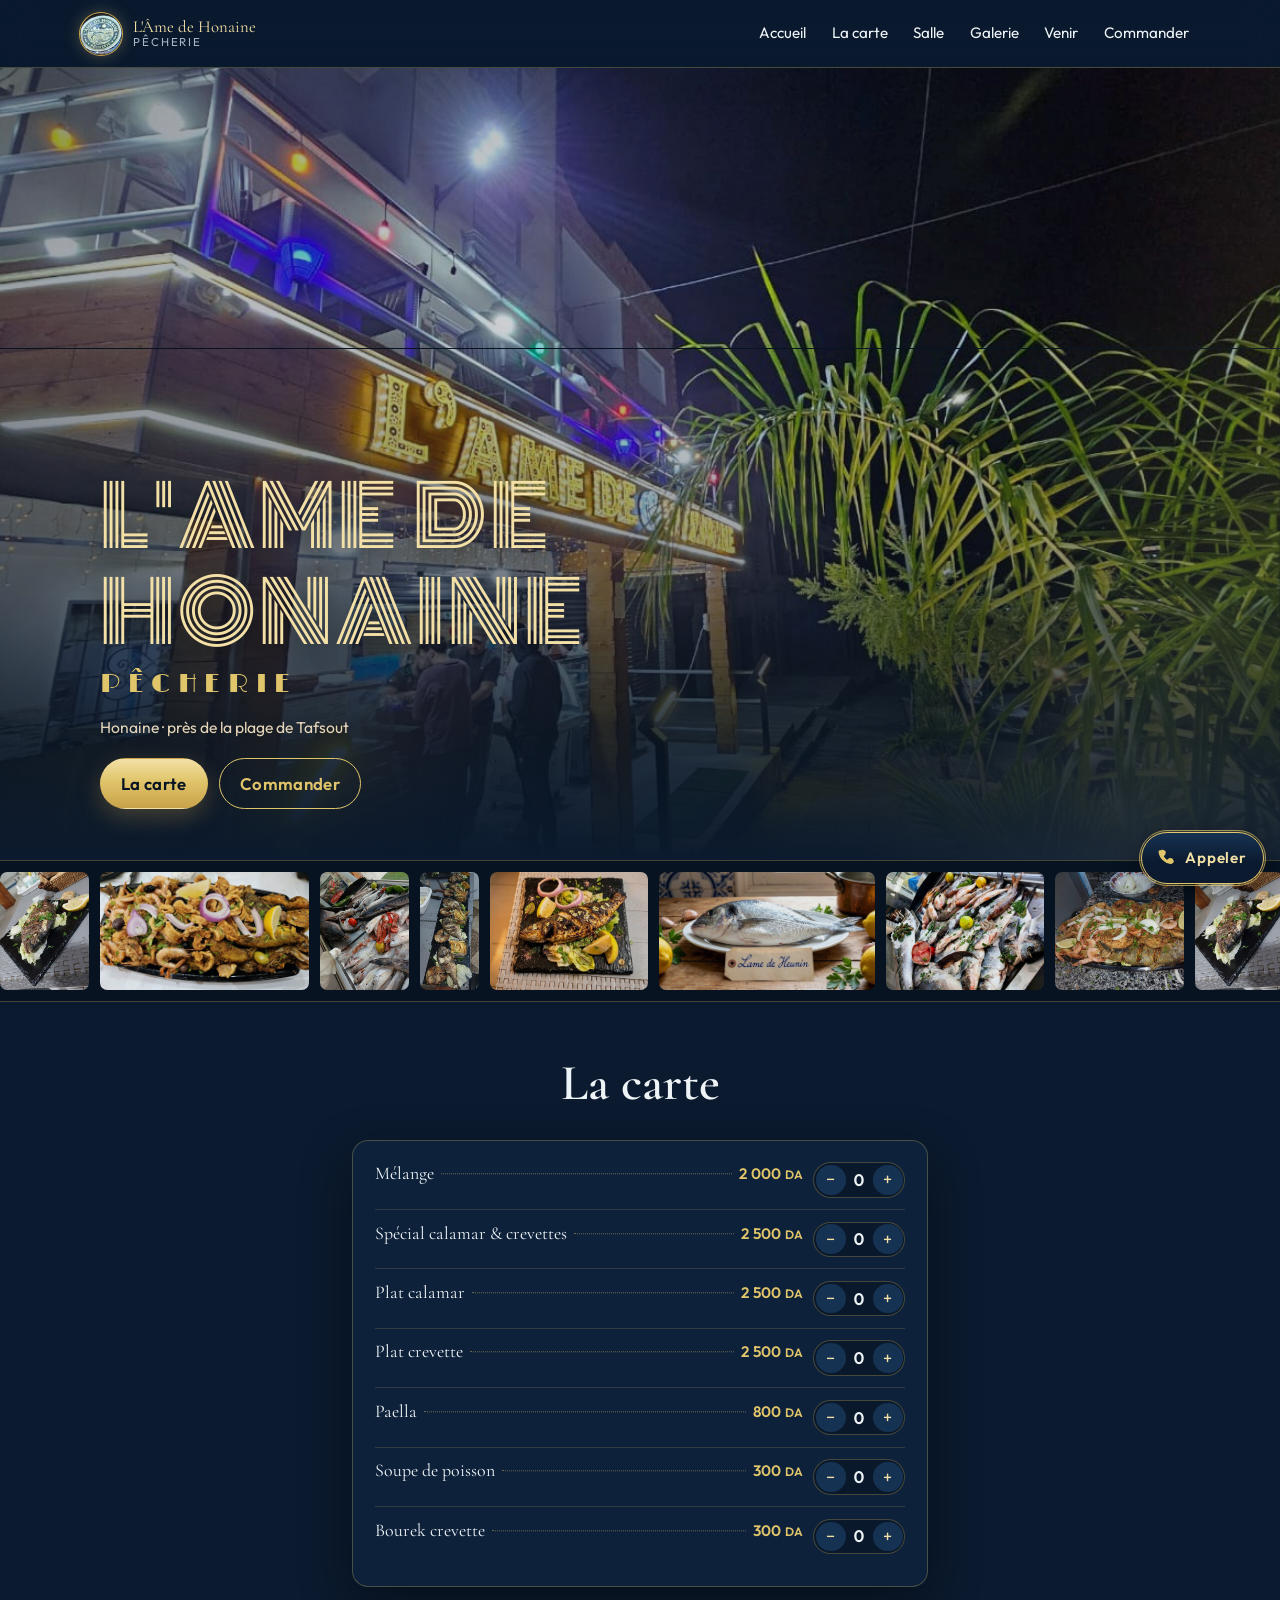
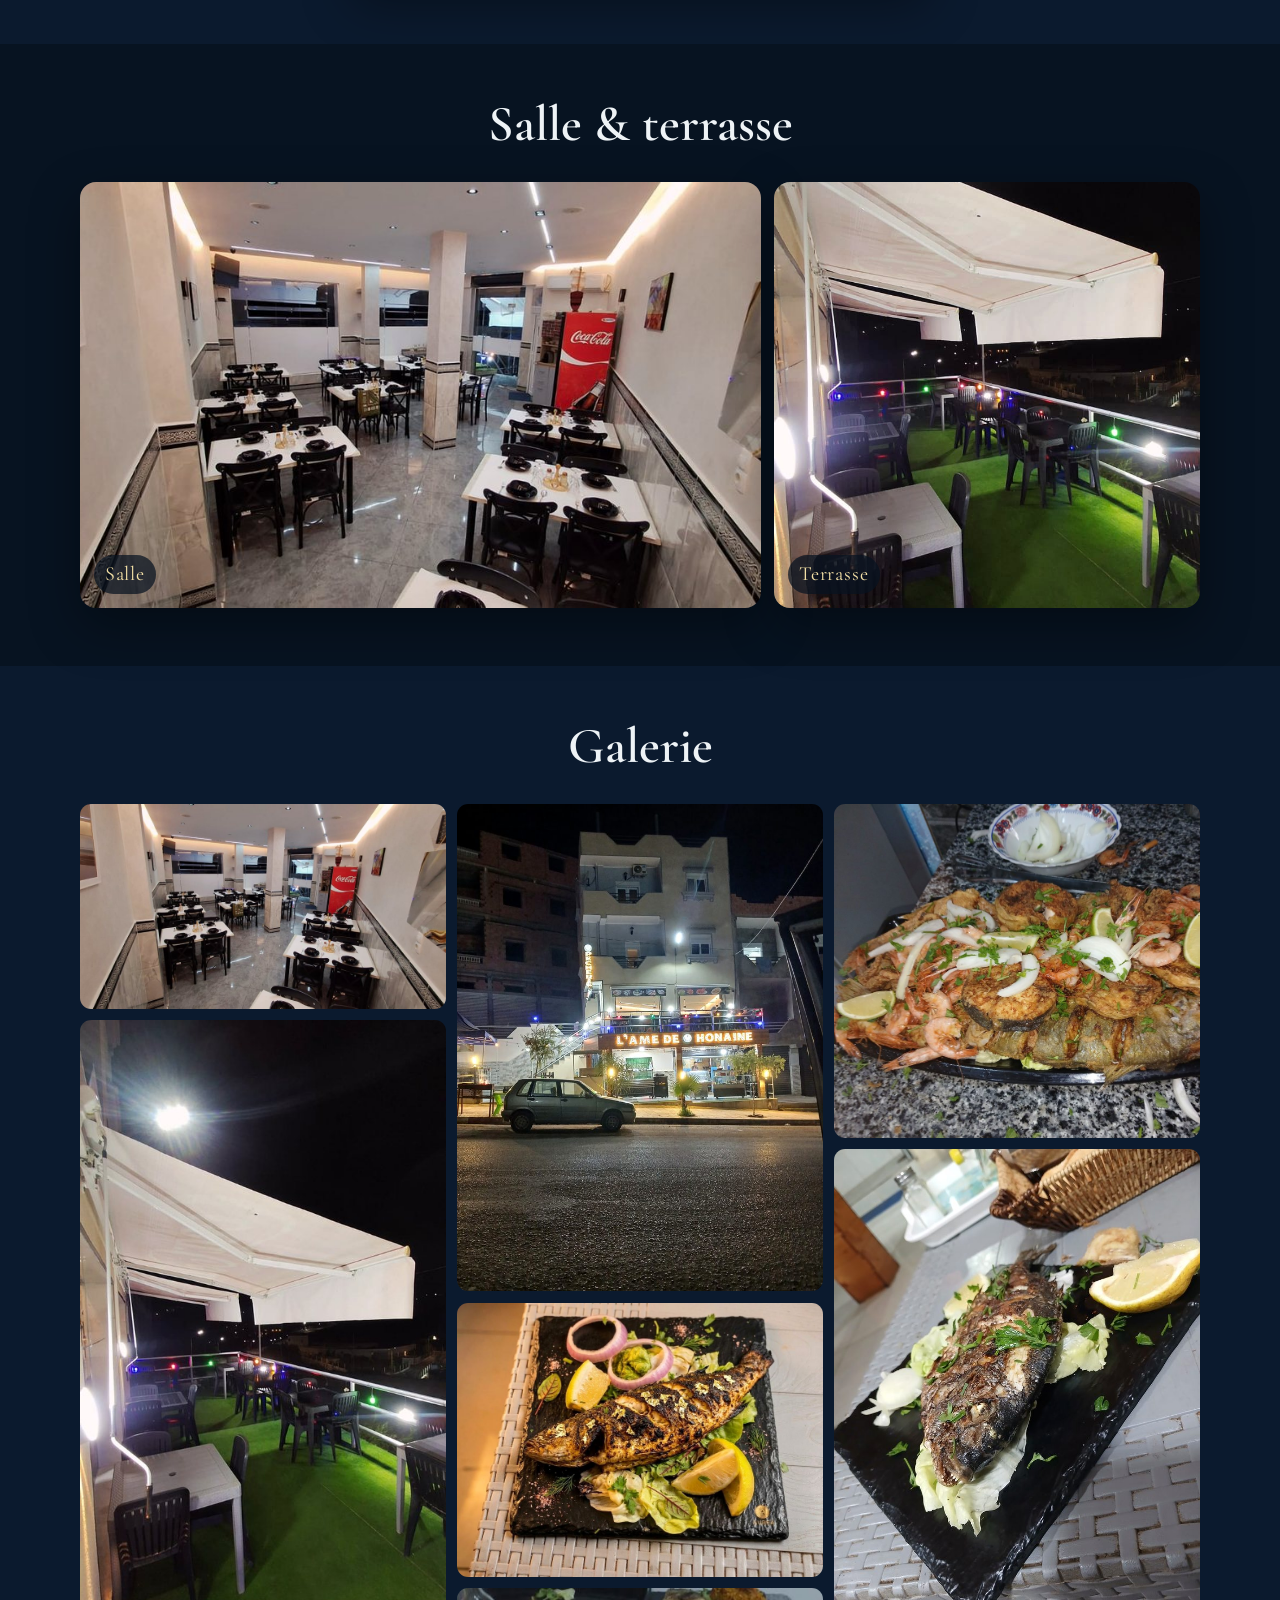
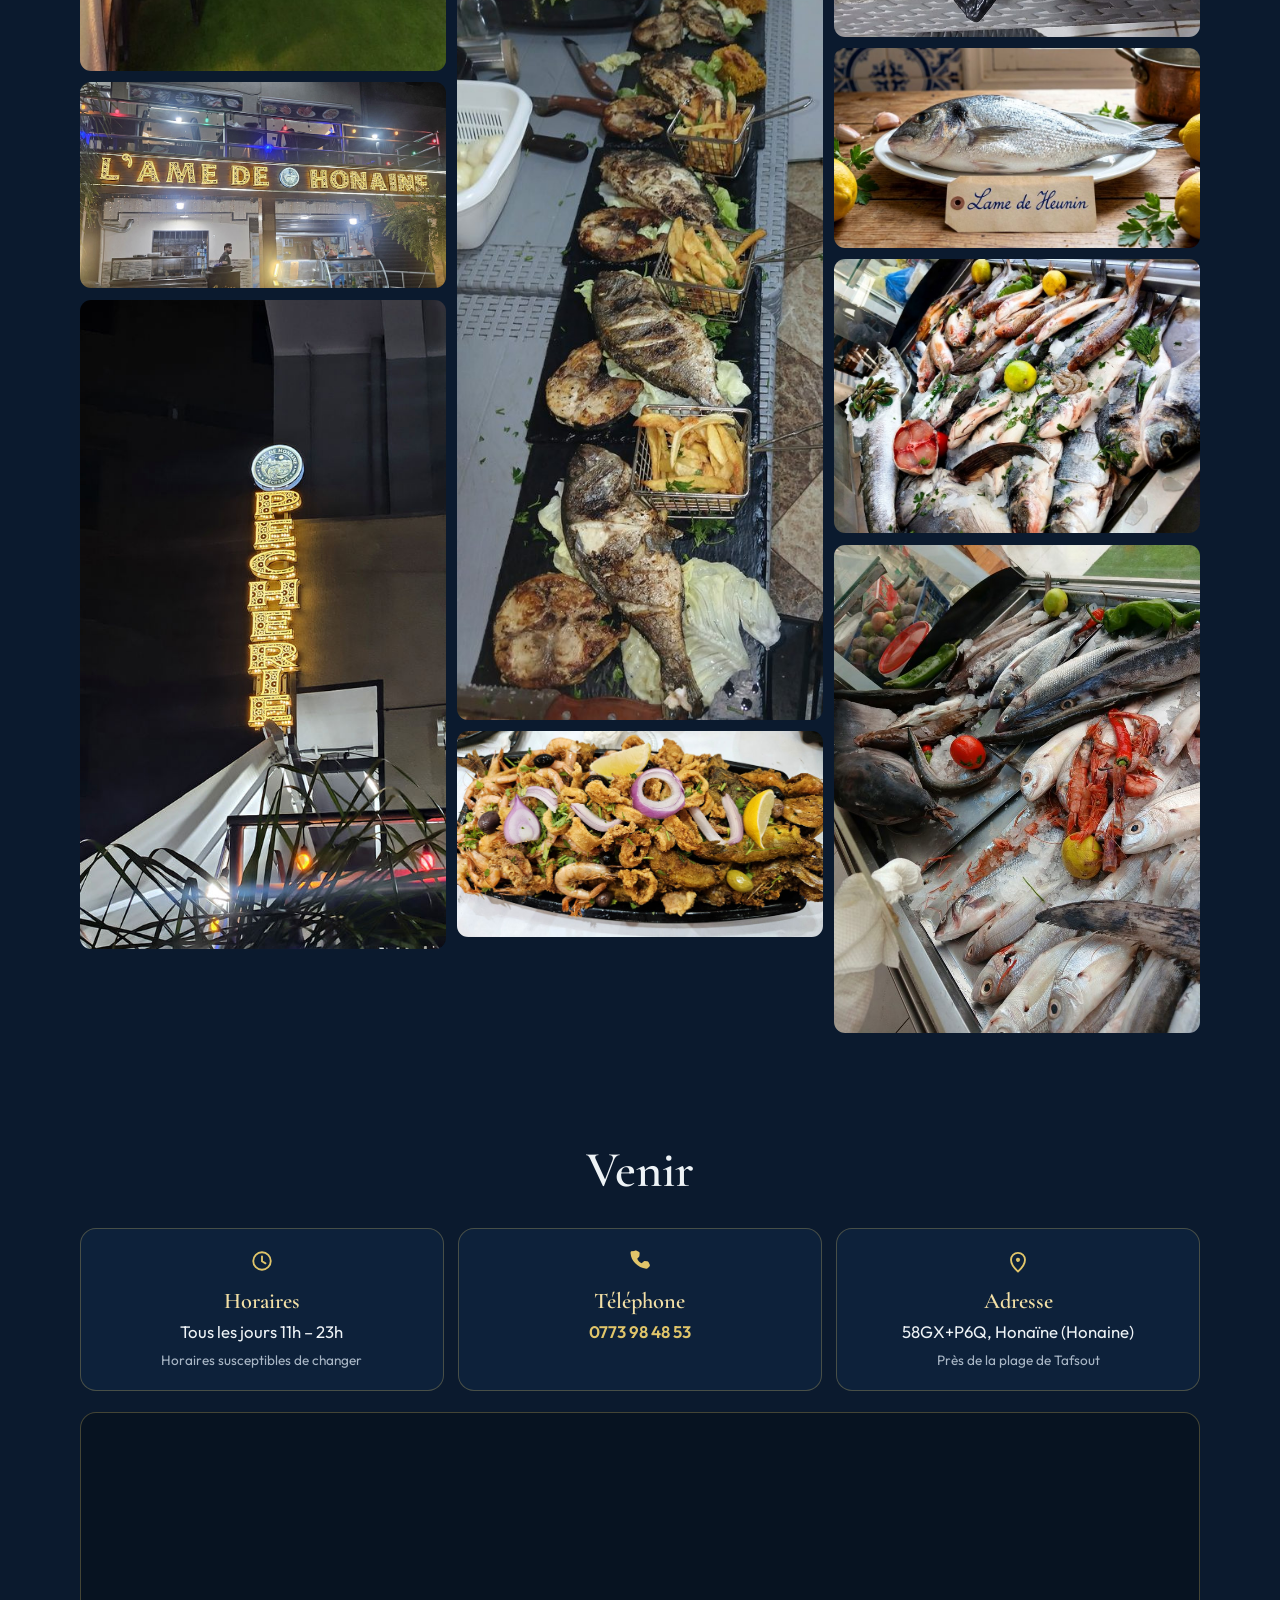
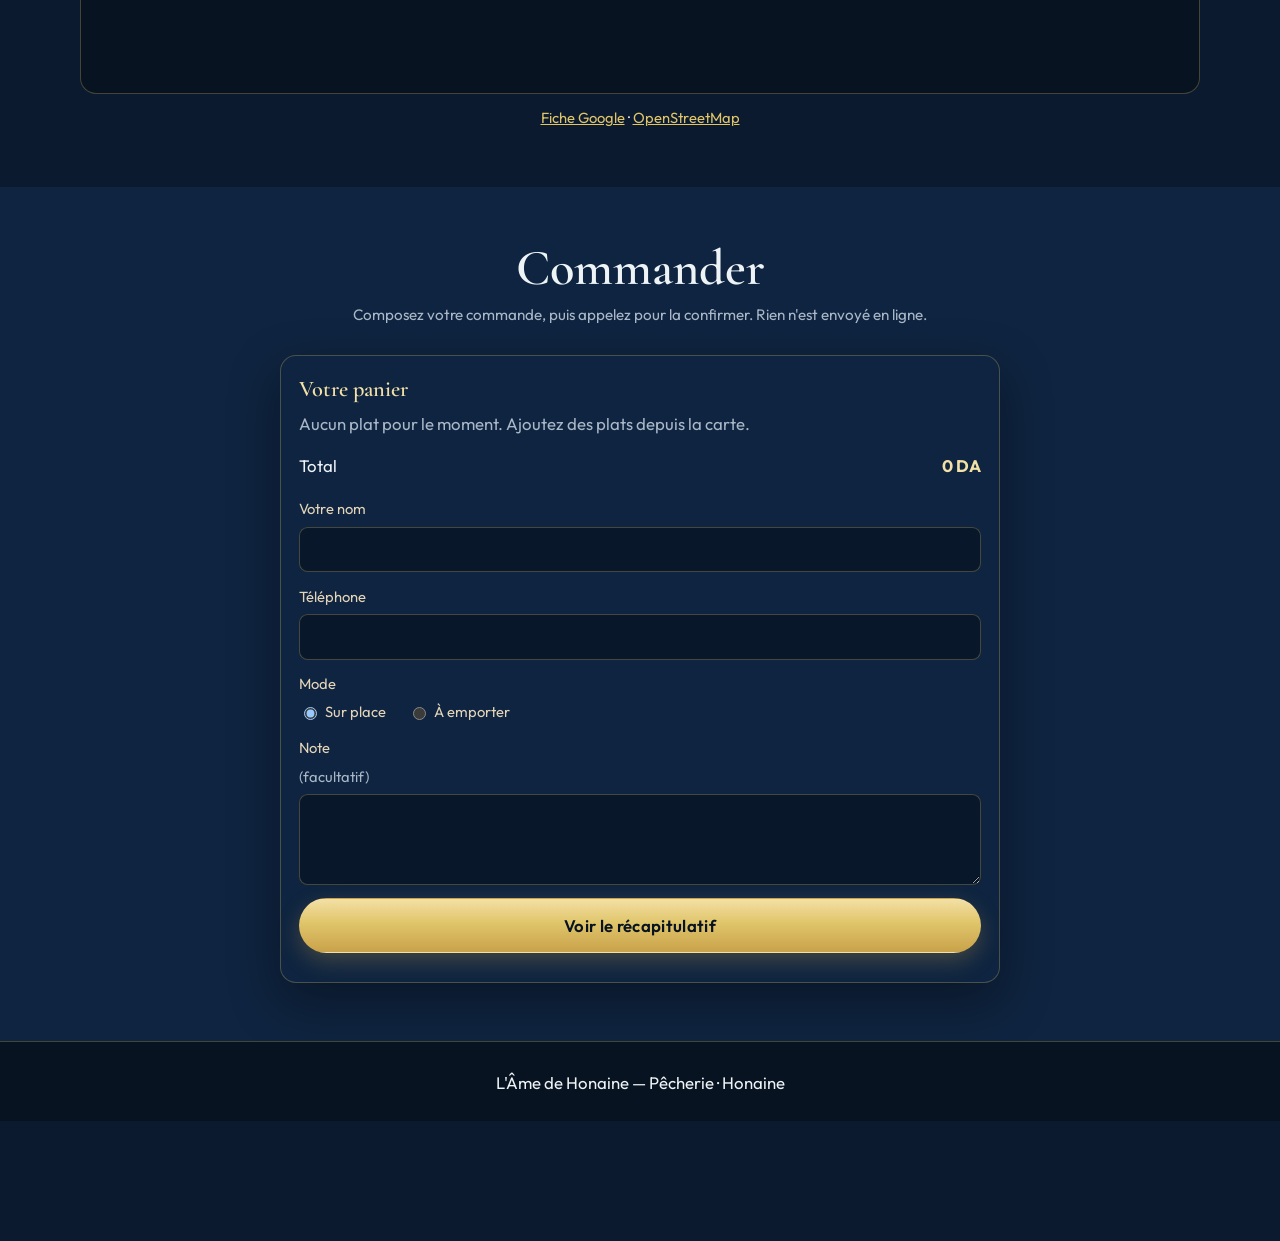
==== commit 9e688780: "v10: bande de photos = uniquement plats et nourriture La bande défilante n'affiche plus que 8 photos" ====
--- a/index.html
+++ b/index.html
@@ -8,8 +8,8 @@
   <title>L'Âme de Honaine — Pêcherie</title>
   <link rel="icon" type="image/png" sizes="32x32" href="images/favicon-32.png">
   <link rel="apple-touch-icon" href="images/apple-touch-icon.png">
-  <link rel="stylesheet" href="css/fonts.css?v=9">
-  <link rel="stylesheet" href="css/style.css?v=9">
+  <link rel="stylesheet" href="css/fonts.css?v=10">
+  <link rel="stylesheet" href="css/style.css?v=10">
 </head>
 <body>
   <svg xmlns="http://www.w3.org/2000/svg" width="0" height="0" style="position:absolute;overflow:hidden" aria-hidden="true">
@@ -83,29 +83,21 @@
 
     <div class="photo-marquee" aria-hidden="true">
       <div class="photo-marquee-track">
-        <img src="images/salle-interieur-sm.jpg" alt="" width="900" height="506">
-        <img src="images/terrasse-nuit-sm.jpg" alt="" width="506" height="900">
         <img src="images/gmaps-grillade-ardoise-sm.jpg" alt="" width="675" height="900">
         <img src="images/plateau-friture-sm.jpg" alt="" width="900" height="507">
         <img src="images/gmaps-etale-crevettes-sm.jpg" alt="" width="675" height="900">
-        <img src="images/enseigne-pecherie-sm.jpg" alt="" width="507" height="900">
         <img src="images/gmaps-plateau-grilles-sm.jpg" alt="" width="675" height="900">
         <img src="images/gmaps-grillade-citron-sm.jpg" alt="" width="900" height="675">
         <img src="images/gmaps-poisson-carte-sm.jpg" alt="" width="900" height="491">
         <img src="images/gmaps-etale-poissons-sm.jpg" alt="" width="900" height="675">
-        <img src="images/gmaps-facade-rue-sm.jpg" alt="" width="675" height="900">
         <img src="images/gmaps-plateau-friture-large-sm.jpg" alt="" width="900" height="823">
-        <img src="images/salle-interieur-sm.jpg" alt="" width="900" height="506">
-        <img src="images/terrasse-nuit-sm.jpg" alt="" width="506" height="900">
         <img src="images/gmaps-grillade-ardoise-sm.jpg" alt="" width="675" height="900">
         <img src="images/plateau-friture-sm.jpg" alt="" width="900" height="507">
         <img src="images/gmaps-etale-crevettes-sm.jpg" alt="" width="675" height="900">
-        <img src="images/enseigne-pecherie-sm.jpg" alt="" width="507" height="900">
         <img src="images/gmaps-plateau-grilles-sm.jpg" alt="" width="675" height="900">
         <img src="images/gmaps-grillade-citron-sm.jpg" alt="" width="900" height="675">
         <img src="images/gmaps-poisson-carte-sm.jpg" alt="" width="900" height="491">
         <img src="images/gmaps-etale-poissons-sm.jpg" alt="" width="900" height="675">
-        <img src="images/gmaps-facade-rue-sm.jpg" alt="" width="675" height="900">
         <img src="images/gmaps-plateau-friture-large-sm.jpg" alt="" width="900" height="823">
       </div>
     </div>
@@ -366,8 +358,8 @@
     <p class="lightbox-caption"></p>
   </div>
 
-  <script src="config.js?v=9"></script>
-  <script src="js/main.js?v=9"></script>
-  <script src="js/cms.js?v=9"></script>
+  <script src="config.js?v=10"></script>
+  <script src="js/main.js?v=10"></script>
+  <script src="js/cms.js?v=10"></script>
 </body>
 </html>
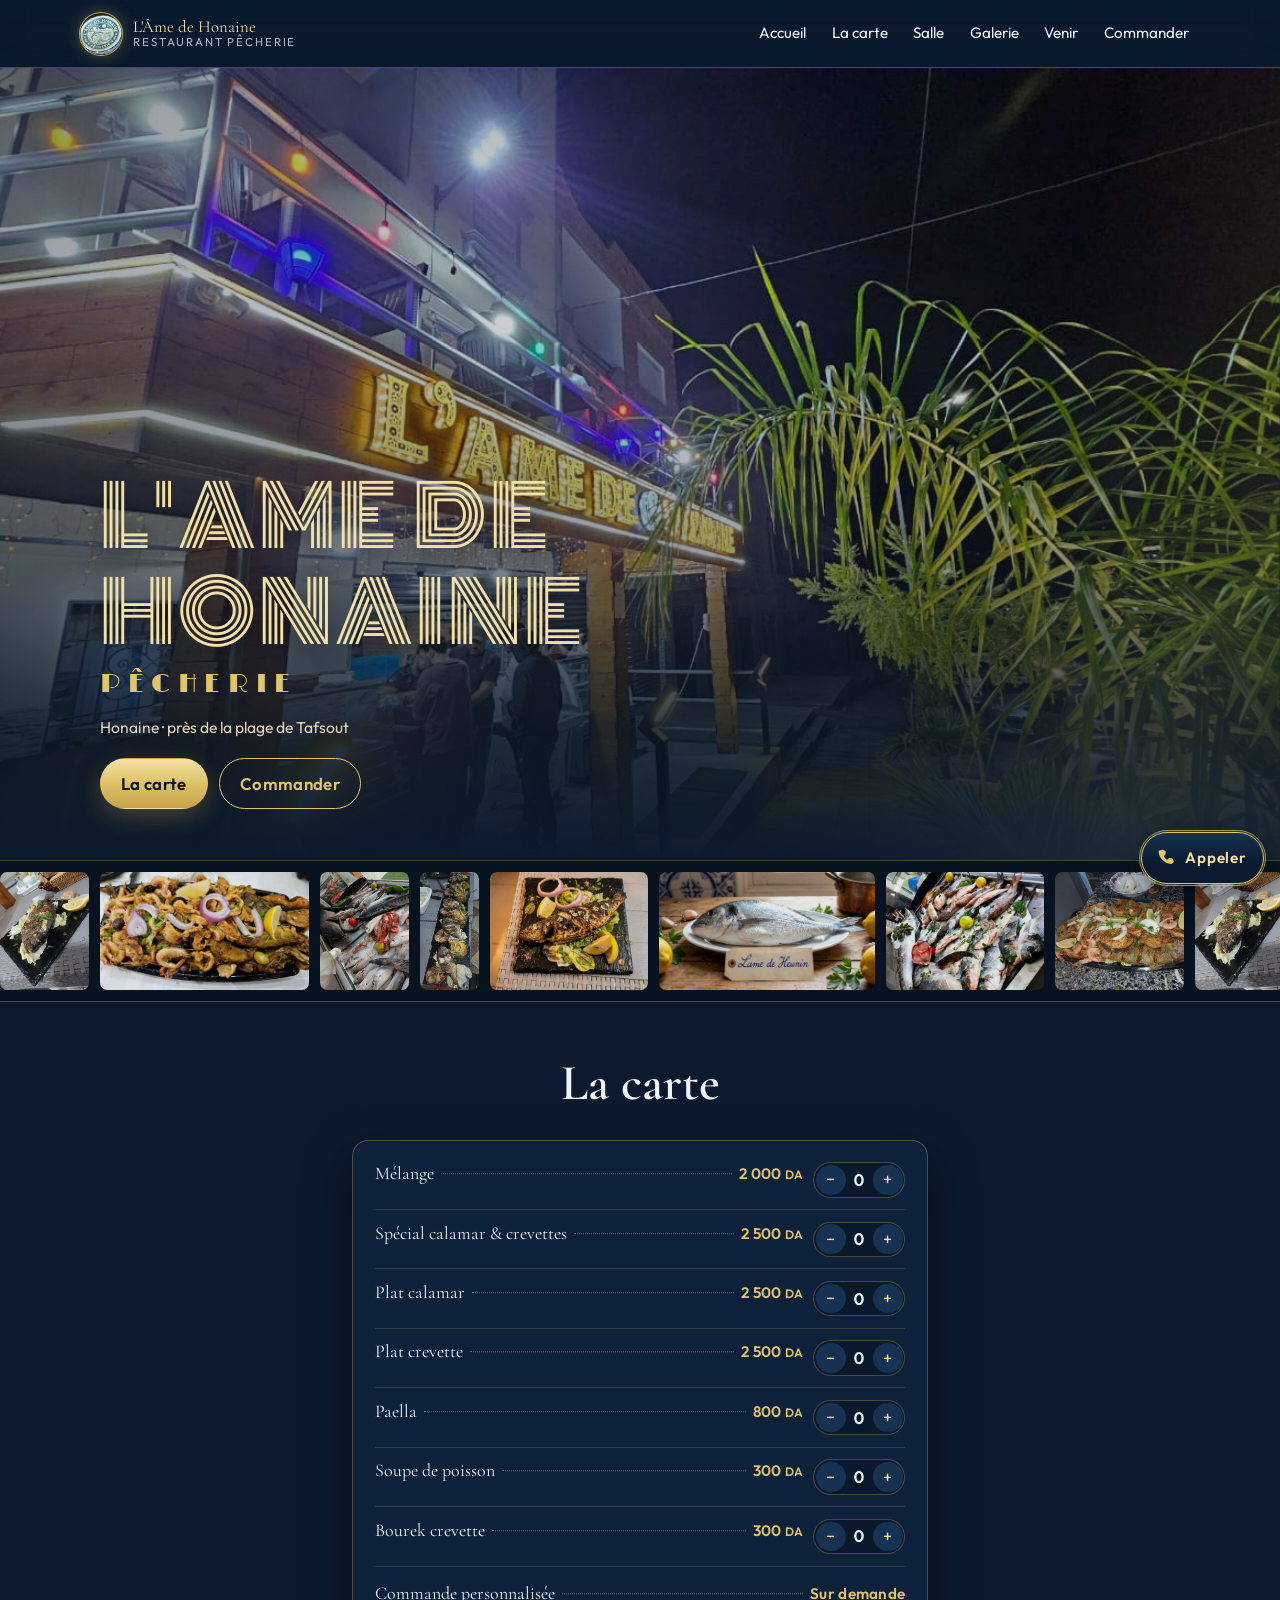
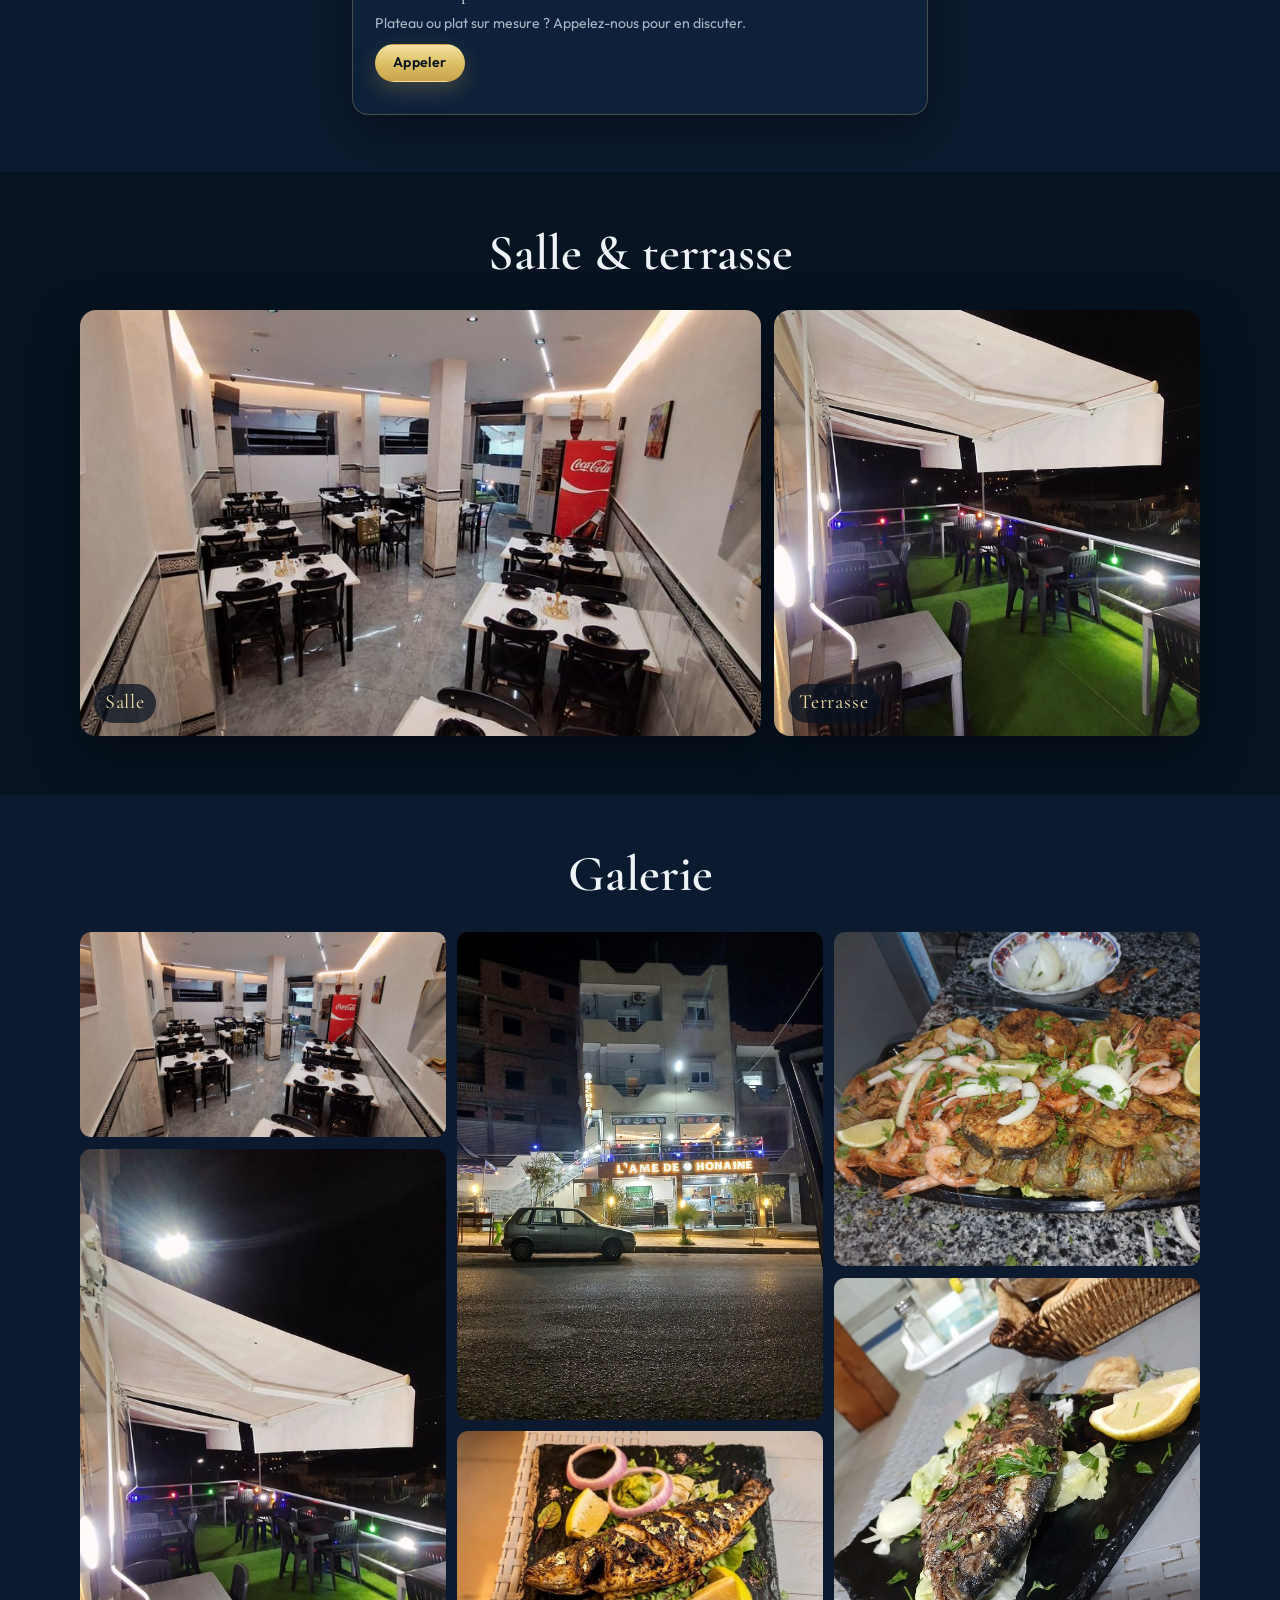
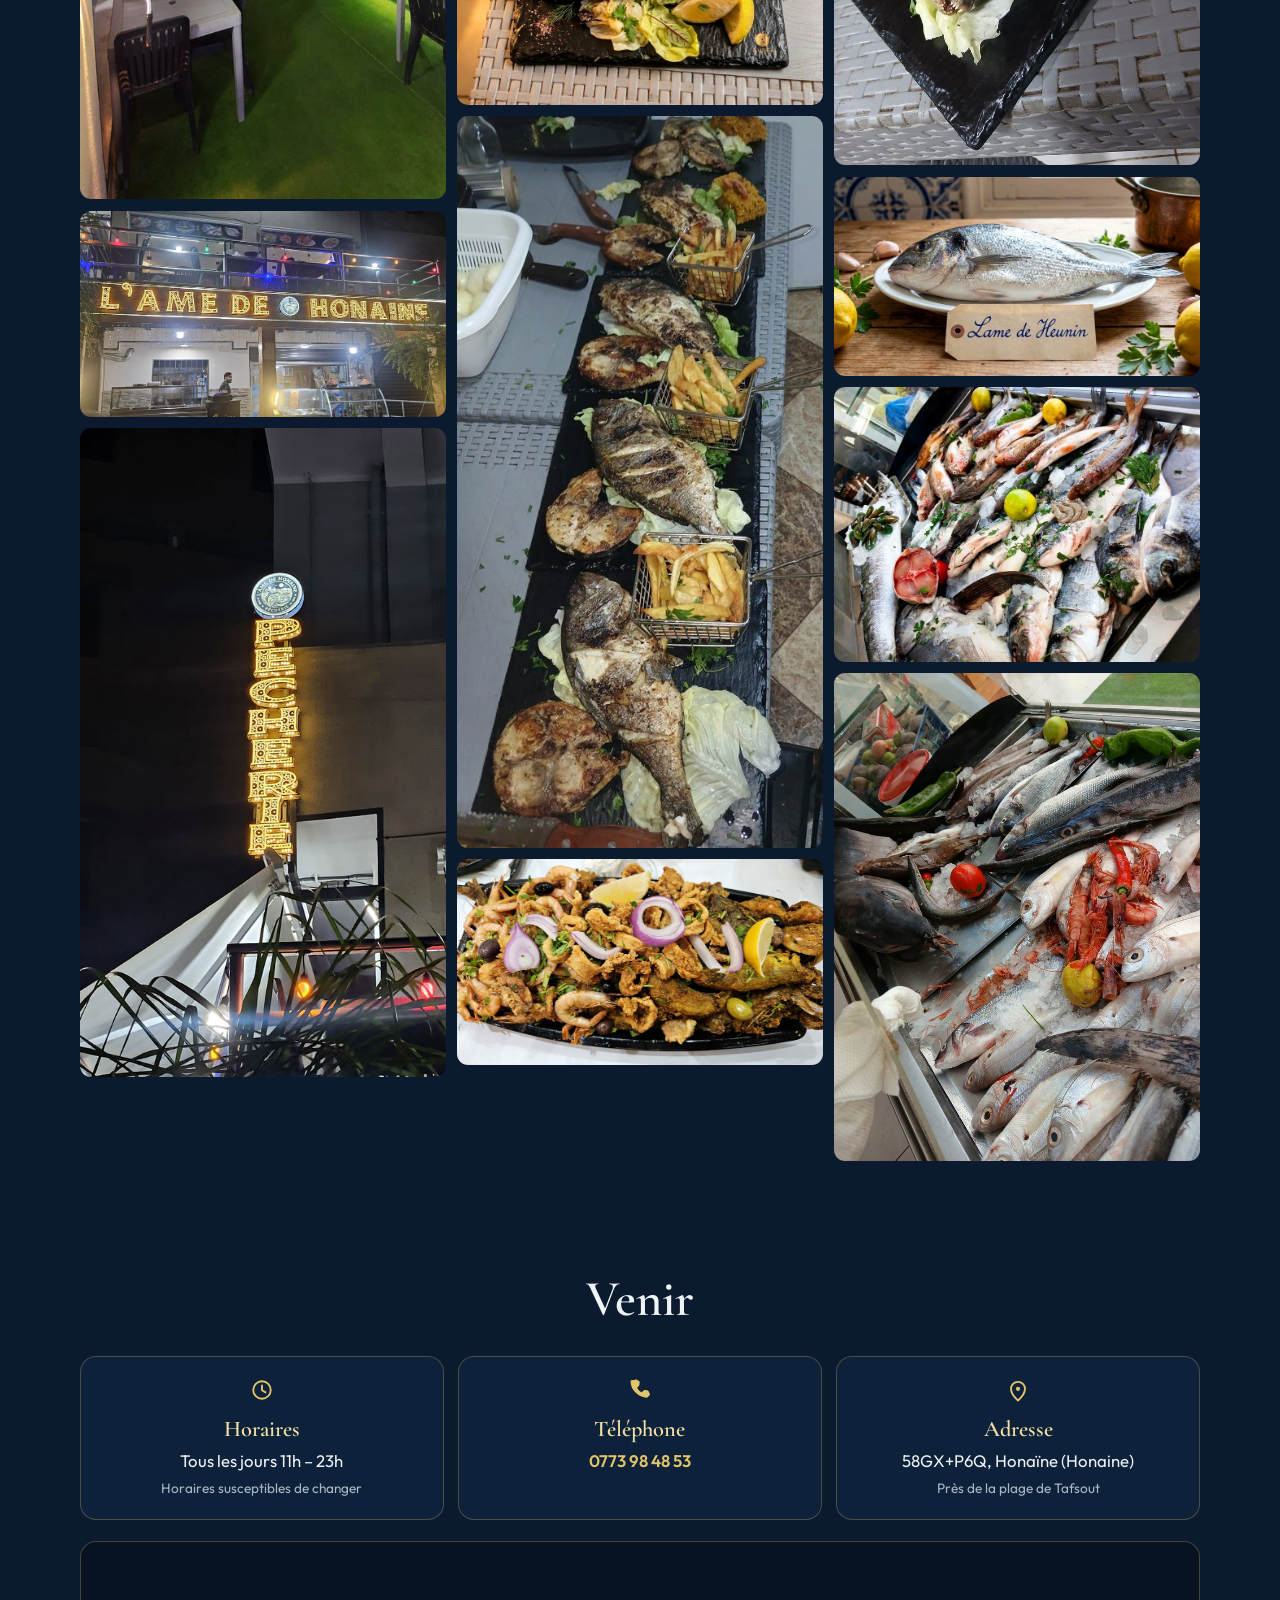
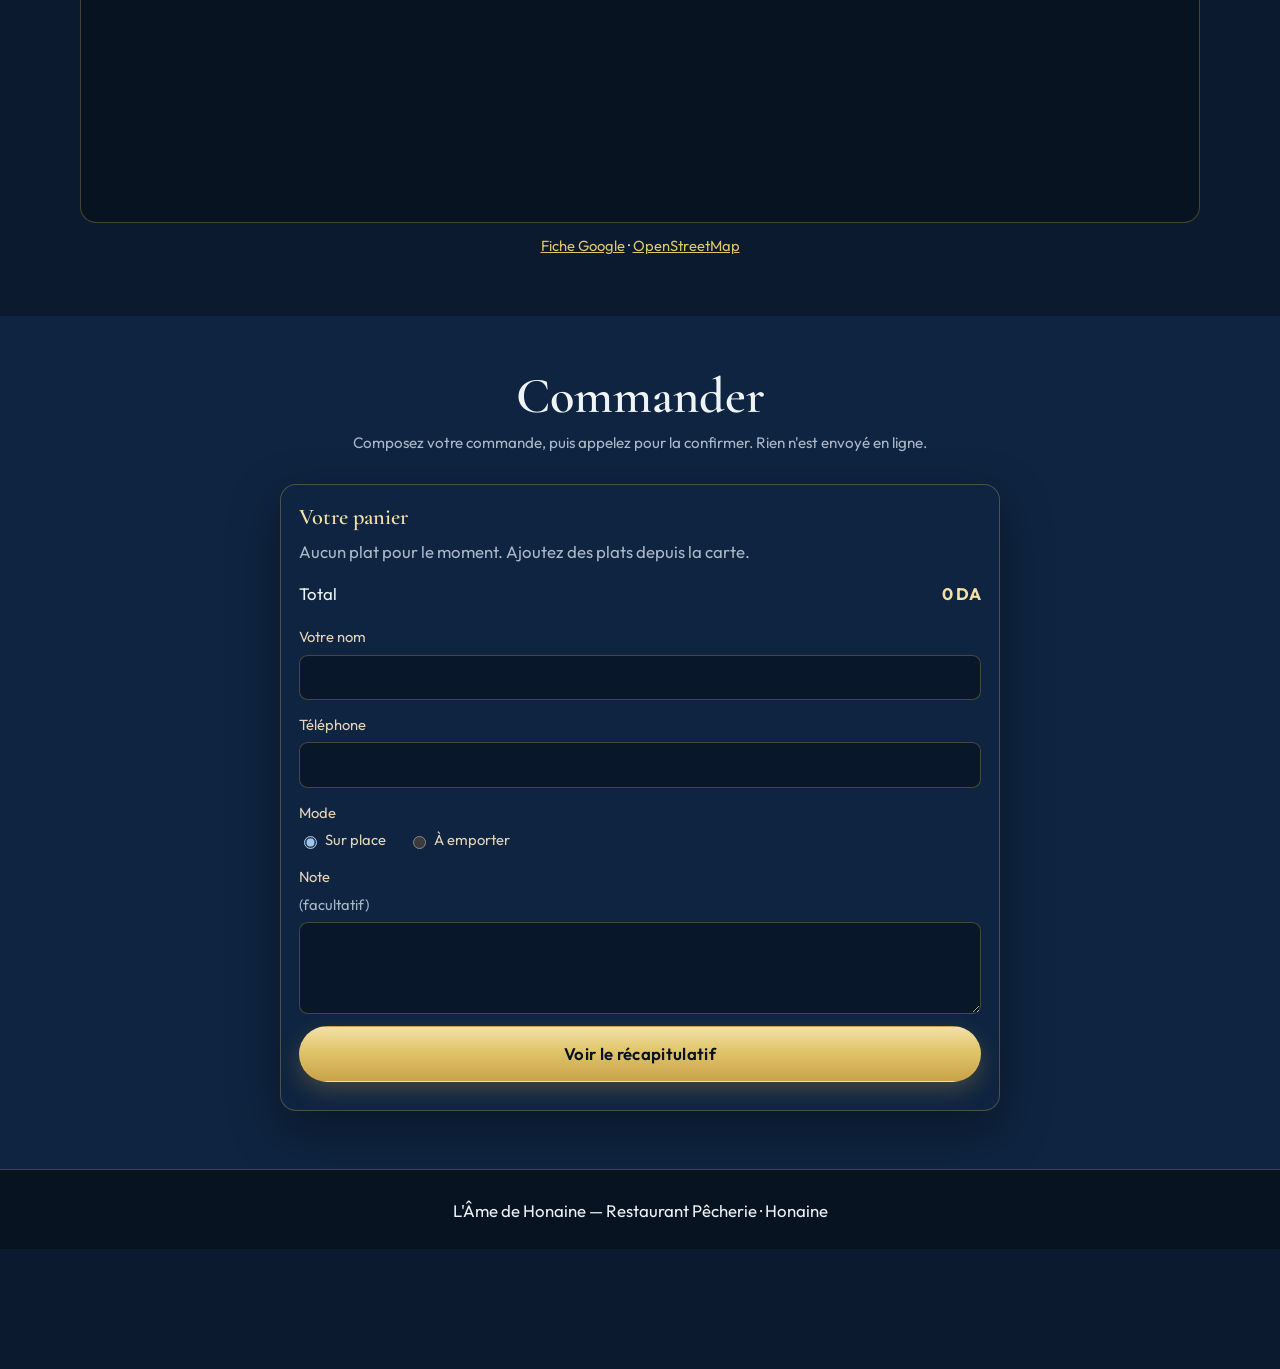
==== commit 15e1984d: "v10: commande personnalisée, visionneuse, accroche Restaurant Pêcherie Ajoute une dernière ligne « C" ====
--- a/index.html
+++ b/index.html
@@ -8,8 +8,8 @@
   <title>L'Âme de Honaine — Pêcherie</title>
   <link rel="icon" type="image/png" sizes="32x32" href="images/favicon-32.png">
   <link rel="apple-touch-icon" href="images/apple-touch-icon.png">
-  <link rel="stylesheet" href="css/fonts.css?v=10">
-  <link rel="stylesheet" href="css/style.css?v=10">
+  <link rel="stylesheet" href="css/fonts.css?v=10b">
+  <link rel="stylesheet" href="css/style.css?v=10b">
 </head>
 <body>
   <svg xmlns="http://www.w3.org/2000/svg" width="0" height="0" style="position:absolute;overflow:hidden" aria-hidden="true">
@@ -37,12 +37,11 @@
         <img class="brand-logo" src="images/logo.png" width="48" height="48" alt="Logo L'Âme de Honaine Pêcherie">
         <span class="brand-text">
           <span class="brand-name">L'Âme de Honaine</span>
-          <span class="brand-tag">Pêcherie</span>
+          <span class="brand-tag">Restaurant Pêcherie</span>
         </span>
       </a>
-      <button class="nav-toggle" type="button" aria-expanded="false" aria-controls="menu-principal">
+      <button class="nav-toggle" type="button" aria-expanded="false" aria-controls="menu-principal" aria-label="Ouvrir le menu">
         <span class="nav-toggle-bar"></span>
-        <span class="sr-only">Ouvrir le menu</span>
       </button>
       <nav class="nav" id="menu-principal" aria-label="Sections">
         <a href="#accueil">Accueil</a>
@@ -151,6 +150,15 @@
               <span class="dish-dots" aria-hidden="true"></span>
               <span class="price">300&nbsp;<abbr title="dinars algériens">DA</abbr></span>
               <span class="qty-ctrl" data-id="bourek-crevette" data-name="Bourek crevette" data-price="300"><button type="button" data-act="dec" aria-label="Retirer Bourek crevette">−</button><span class="qty" aria-live="polite">0</span><button type="button" data-act="inc" aria-label="Ajouter Bourek crevette">+</button></span>
+            </li>
+            <li class="menu-custom">
+              <div class="menu-custom-row">
+                <span class="dish-name">Commande personnalisée</span>
+                <span class="dish-dots" aria-hidden="true"></span>
+                <span class="price price-tbc">Sur demande</span>
+              </div>
+              <p class="menu-custom-text">Plateau ou plat sur mesure ? Appelez-nous pour en discuter.</p>
+              <a class="btn btn-gold menu-custom-call" href="tel:+213773984853"><span>Appeler</span></a>
             </li>
           </ul>
         </div>
@@ -318,7 +326,7 @@
 
   <footer class="site-footer">
     <div class="container">
-      <p>L'Âme de Honaine — Pêcherie · Honaine</p>
+      <p>L'Âme de Honaine — Restaurant Pêcherie · Honaine</p>
     </div>
   </footer>
 
@@ -352,14 +360,19 @@
     </div>
   </div>
 
-  <div class="lightbox" id="lightbox" hidden>
+  <div class="lightbox" id="lightbox" hidden role="dialog" aria-modal="true" aria-label="Visionneuse de photos">
     <button type="button" class="lightbox-close" aria-label="Fermer">&times;</button>
-    <img alt="">
-    <p class="lightbox-caption"></p>
+    <button type="button" class="lightbox-prev" aria-label="Photo précédente"><span aria-hidden="true">‹</span></button>
+    <button type="button" class="lightbox-next" aria-label="Photo suivante"><span aria-hidden="true">›</span></button>
+    <p class="lightbox-counter" aria-live="polite"></p>
+    <figure class="lightbox-figure">
+      <img alt="">
+      <figcaption class="lightbox-caption"></figcaption>
+    </figure>
   </div>
 
-  <script src="config.js?v=10"></script>
-  <script src="js/main.js?v=10"></script>
-  <script src="js/cms.js?v=10"></script>
+  <script src="config.js?v=10b"></script>
+  <script src="js/main.js?v=10b"></script>
+  <script src="js/cms.js?v=10b"></script>
 </body>
 </html>
--- a/css/style.css
+++ b/css/style.css
@@ -60,9 +60,15 @@
 
 .sr-only {
   position: absolute;
-  width: 1px; height: 1px;
+  width: 1px;
+  height: 1px;
+  padding: 0;
+  margin: -1px;
   overflow: hidden;
-  clip: rect(0,0,0,0);
+  clip: rect(0, 0, 0, 0);
+  clip-path: inset(50%);
+  white-space: nowrap;
+  border: 0;
 }
 
 .skip-link {
@@ -149,6 +155,14 @@
   letter-spacing: 0.16em;
   text-transform: uppercase;
   color: var(--muted);
+  white-space: nowrap;
+}
+@media (max-width: 400px) {
+  .brand-name { font-size: 0.98rem; }
+  .brand-tag {
+    font-size: 0.6rem;
+    letter-spacing: 0.08em;
+  }
 }
 .nav-toggle {
   margin-left: auto;
@@ -441,6 +455,33 @@
   align-self: center;
   margin-left: 0.15rem;
 }
+.menu-list li.menu-custom {
+  display: flex;
+  flex-direction: column;
+  align-items: stretch;
+  gap: 0.5rem;
+  padding-top: 0.95rem;
+}
+.menu-custom-row {
+  display: flex;
+  align-items: baseline;
+  gap: 0.45rem;
+  width: 100%;
+}
+.menu-custom-text {
+  margin: 0;
+  color: var(--muted);
+  font-size: 0.88rem;
+  line-height: 1.45;
+  max-width: 32rem;
+}
+.menu-custom-call {
+  align-self: flex-start;
+  margin-top: 0.15rem;
+  padding: 0.45rem 1.1rem;
+  font-size: 0.88rem;
+  text-decoration: none;
+}
 
 /* Ancien maillage cartes (conservé si un ancien contenu CMS l'utilise) */
 .menu-grid {
@@ -909,35 +950,113 @@
 .lightbox {
   position: fixed;
   inset: 0;
-  z-index: 100;
-  background: rgba(4, 10, 18, 0.92);
+  z-index: 300;
+  background: #071321;
   display: grid;
   place-items: center;
-  padding: 3.2rem 1rem 1.5rem;
+  padding: 3.4rem 3.6rem 1.6rem;
+  touch-action: pan-y;
 }
 .lightbox[hidden] { display: none !important; }
+.lightbox-figure {
+  margin: 0;
+  display: flex;
+  flex-direction: column;
+  align-items: center;
+  max-width: 100%;
+}
 .lightbox img {
   max-width: min(1200px, 100%);
-  max-height: calc(100vh - 7rem);
+  max-height: calc(100vh - 7.2rem);
   object-fit: contain;
   border-radius: 0.4rem;
+  box-shadow: 0 18px 48px rgba(0, 0, 0, 0.45);
+  user-select: none;
+  -webkit-user-drag: none;
+  pointer-events: none;
 }
 .lightbox-caption {
   color: var(--sand);
   text-align: center;
   margin: 0.7rem 0 0;
   font-size: 0.9rem;
+  max-width: 40rem;
+}
+.lightbox-counter {
+  position: absolute;
+  top: 1.05rem;
+  left: 50%;
+  transform: translateX(-50%);
+  margin: 0;
+  color: var(--foam);
+  font-size: 0.8rem;
+  letter-spacing: 0.14em;
+  font-weight: 500;
+  opacity: 0.9;
+  text-shadow: 0 1px 8px rgba(0,0,0,.55);
+  pointer-events: none;
+}
+.lightbox-close,
+.lightbox-prev,
+.lightbox-next {
+  position: absolute;
+  border: 0;
+  cursor: pointer;
+  color: var(--gold-bright);
+  background: rgba(11, 26, 46, 0.72);
+  border: 1px solid rgba(224, 197, 106, 0.32);
+  line-height: 1;
 }
 .lightbox-close {
-  position: absolute;
-  top: 0.8rem;
-  right: 1rem;
-  border: 0;
+  top: 0.7rem;
+  right: 0.8rem;
+  width: 2.5rem;
+  height: 2.5rem;
+  border-radius: 50%;
+  font-size: 1.85rem;
   background: transparent;
-  color: var(--gold-bright);
-  font-size: 2.2rem;
-  cursor: pointer;
-  line-height: 1;
+  border-color: transparent;
+}
+.lightbox-close:hover,
+.lightbox-close:focus-visible,
+.lightbox-prev:hover,
+.lightbox-prev:focus-visible,
+.lightbox-next:hover,
+.lightbox-next:focus-visible {
+  background: rgba(11, 26, 46, 0.95);
+  color: var(--gold);
+  outline: 2px solid var(--gold);
+  outline-offset: 2px;
+}
+.lightbox-prev,
+.lightbox-next {
+  top: 50%;
+  transform: translateY(-50%);
+  width: 2.7rem;
+  height: 2.7rem;
+  border-radius: 50%;
+  font-size: 2rem;
+  display: inline-flex;
+  align-items: center;
+  justify-content: center;
+  padding: 0 0 0.15rem;
+}
+.lightbox-prev { left: 0.7rem; }
+.lightbox-next { right: 0.7rem; }
+.lightbox-prev[hidden],
+.lightbox-next[hidden],
+.lightbox-counter[hidden] { display: none !important; }
+@media (max-width: 700px) {
+  .lightbox { padding: 3.4rem 0.7rem 1.3rem; }
+  .lightbox-prev { left: 0.25rem; }
+  .lightbox-next { right: 0.25rem; }
+  .lightbox-prev,
+  .lightbox-next {
+    width: 2.3rem;
+    height: 2.3rem;
+    font-size: 1.7rem;
+    background: rgba(11, 26, 46, 0.55);
+  }
 }
 
 /* Reveals */
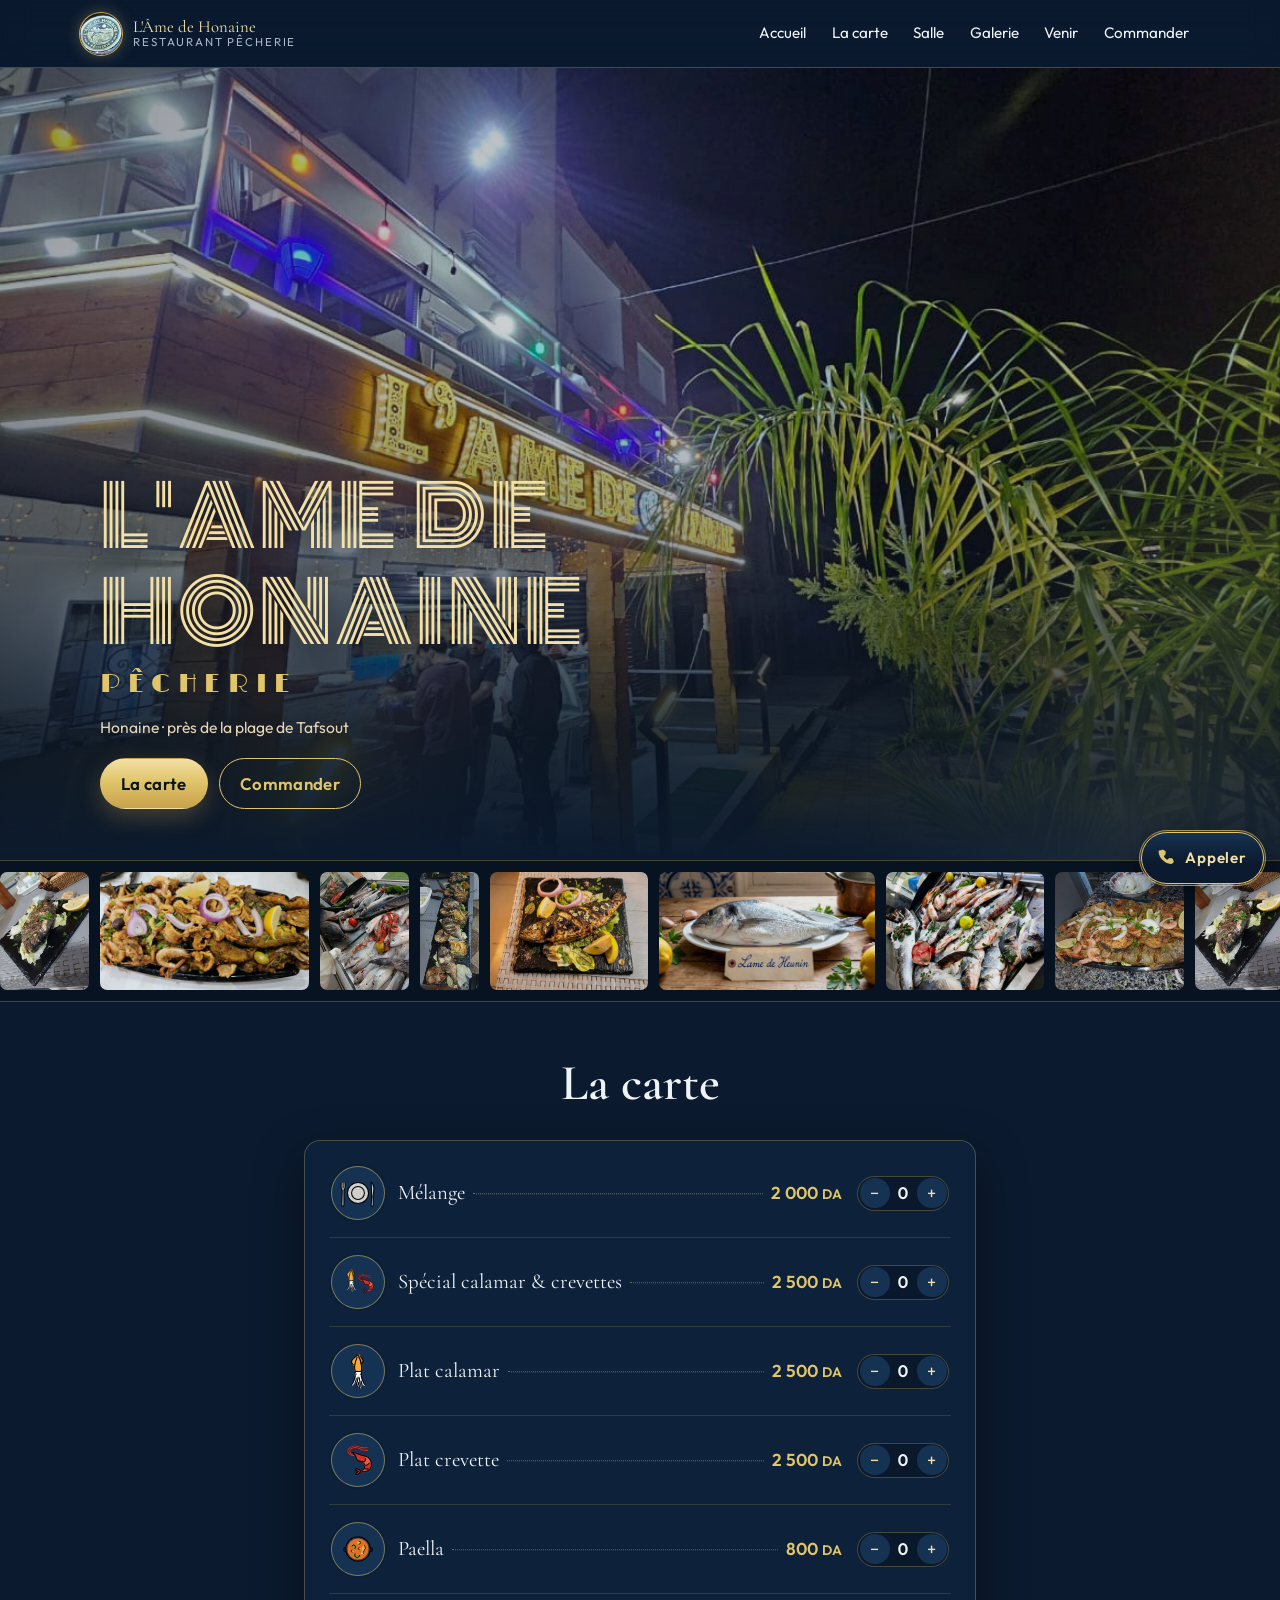
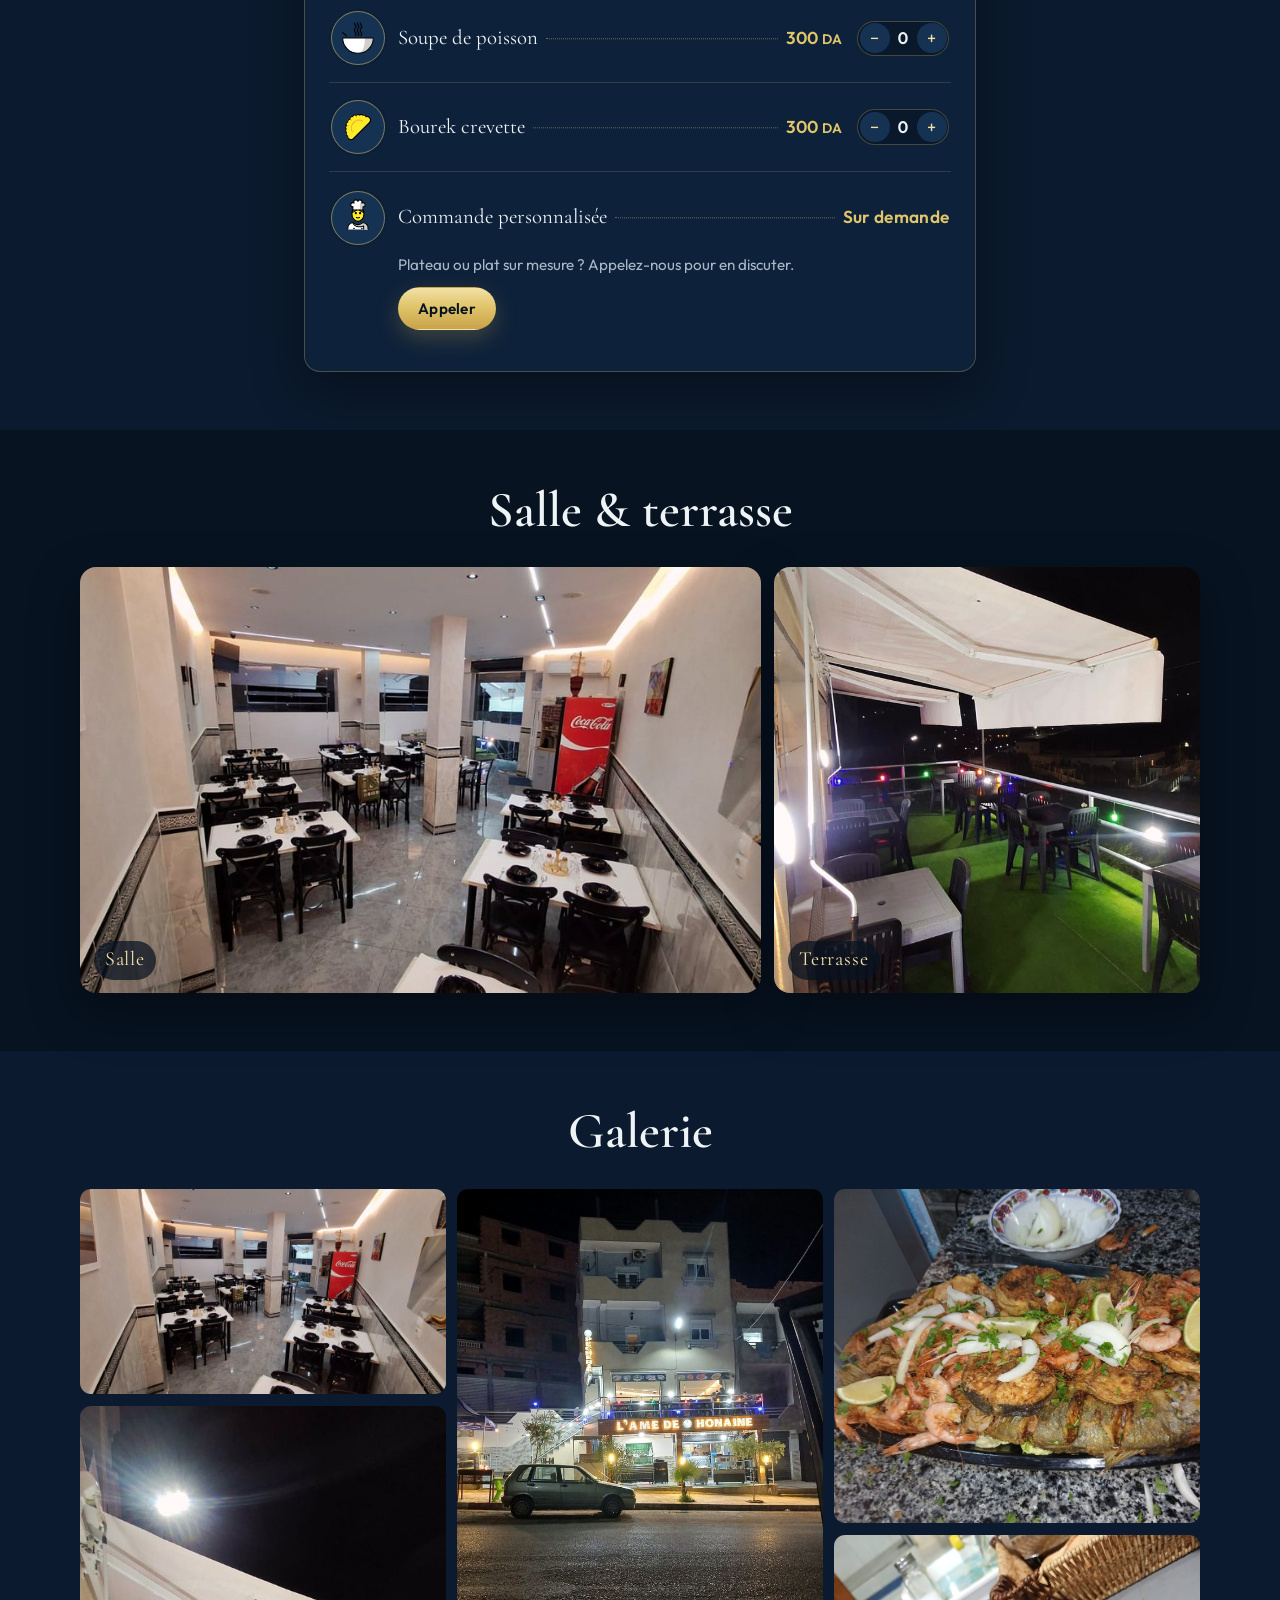
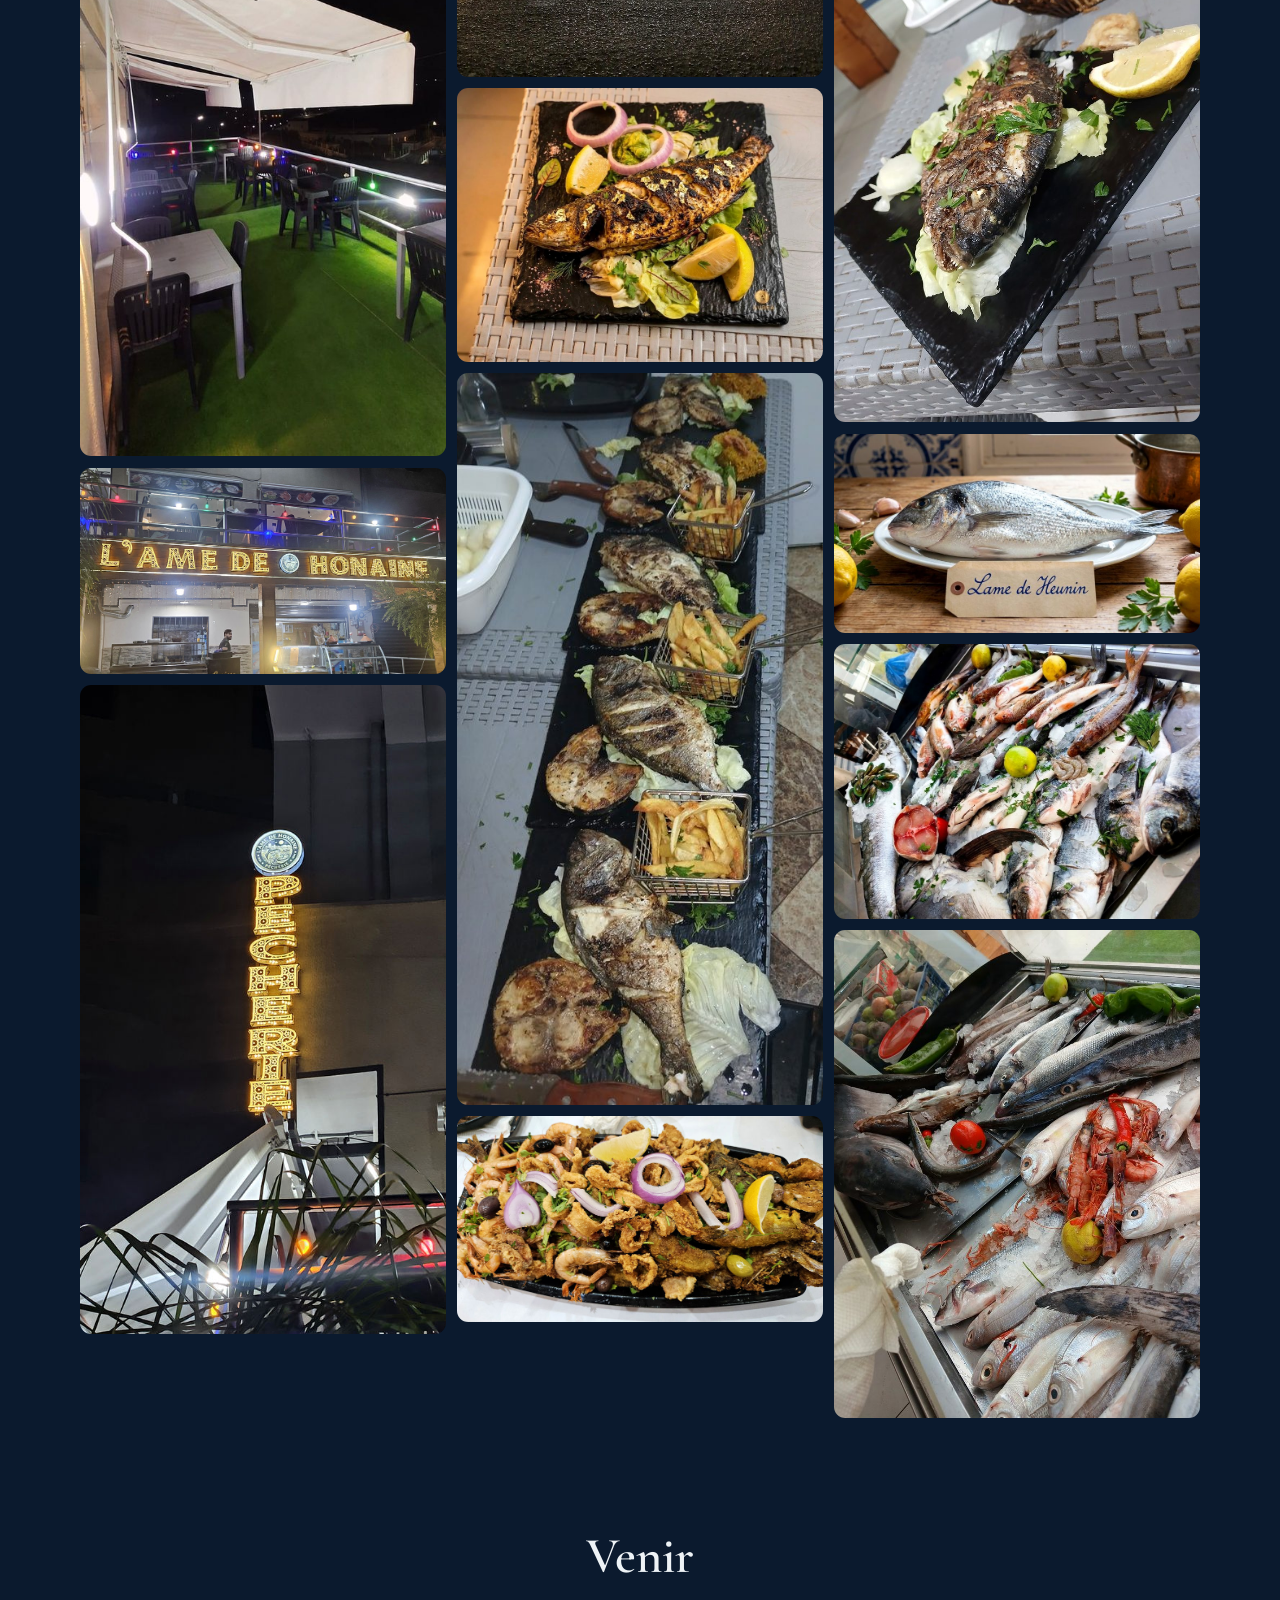
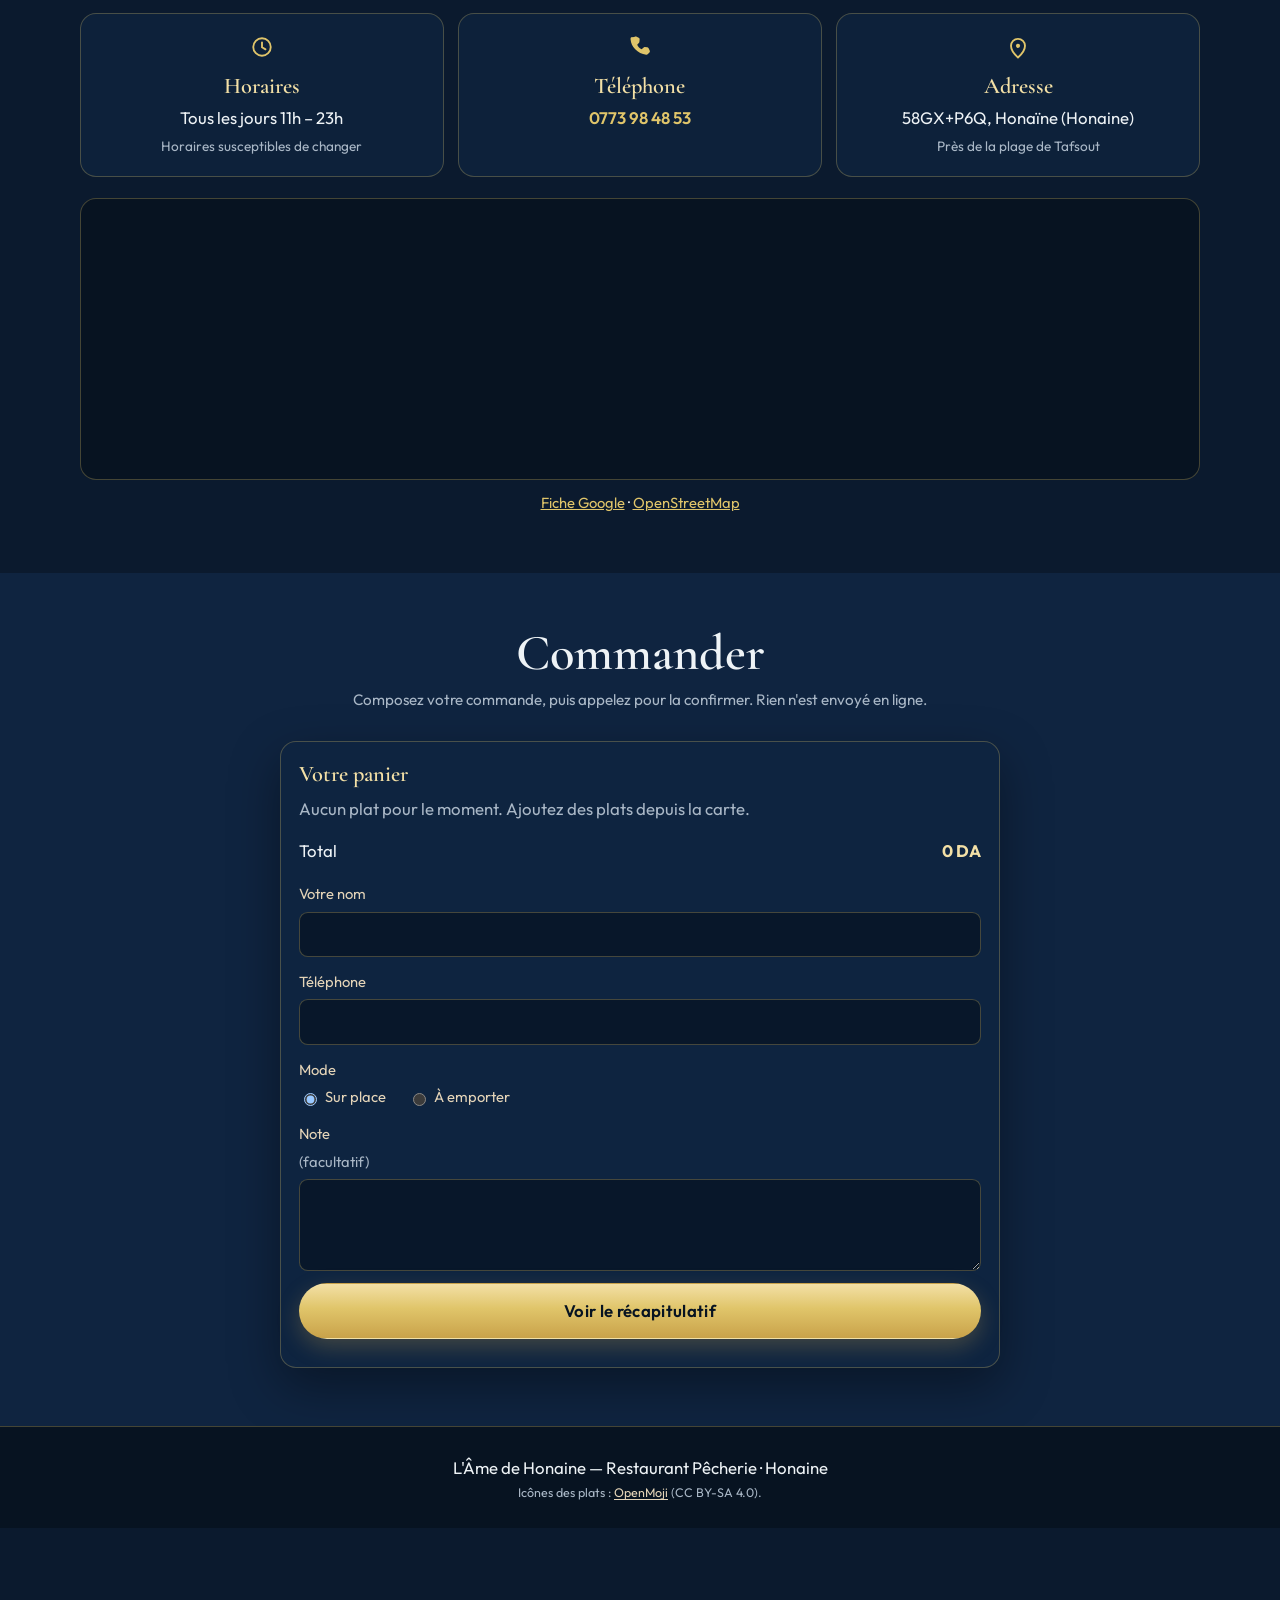
==== commit 3c62b331: "v11: icônes libres sur chaque ligne de la carte Chaque plat et la ligne Commande personnalisée ont u" ====
--- a/index.html
+++ b/index.html
@@ -8,8 +8,8 @@
   <title>L'Âme de Honaine — Pêcherie</title>
   <link rel="icon" type="image/png" sizes="32x32" href="images/favicon-32.png">
   <link rel="apple-touch-icon" href="images/apple-touch-icon.png">
-  <link rel="stylesheet" href="css/fonts.css?v=10b">
-  <link rel="stylesheet" href="css/style.css?v=10b">
+  <link rel="stylesheet" href="css/fonts.css?v=11">
+  <link rel="stylesheet" href="css/style.css?v=11">
 </head>
 <body>
   <svg xmlns="http://www.w3.org/2000/svg" width="0" height="0" style="position:absolute;overflow:hidden" aria-hidden="true">
@@ -110,52 +110,76 @@
         <div class="menu-list-wrap reveal" id="menu-grid">
           <ul class="menu-list">
             <li>
-              <span class="dish-name">Mélange</span>
-              <span class="dish-dots" aria-hidden="true"></span>
-              <span class="price">2 000&nbsp;<abbr title="dinars algériens">DA</abbr></span>
+              <span class="dish-visual" aria-hidden="true"><img src="icons/melange.svg" alt="" width="56" height="56"></span>
+              <span class="dish-main">
+                <span class="dish-name">Mélange</span>
+                <span class="dish-dots" aria-hidden="true"></span>
+                <span class="price">2 000&nbsp;<abbr title="dinars algériens">DA</abbr></span>
+              </span>
               <span class="qty-ctrl" data-id="melange" data-name="Mélange" data-price="2000"><button type="button" data-act="dec" aria-label="Retirer Mélange">−</button><span class="qty" aria-live="polite">0</span><button type="button" data-act="inc" aria-label="Ajouter Mélange">+</button></span>
             </li>
             <li>
-              <span class="dish-name">Spécial calamar &amp; crevettes</span>
-              <span class="dish-dots" aria-hidden="true"></span>
-              <span class="price">2 500&nbsp;<abbr title="dinars algériens">DA</abbr></span>
+              <span class="dish-visual" aria-hidden="true"><img src="icons/calamar-crevettes.svg" alt="" width="56" height="56"></span>
+              <span class="dish-main">
+                <span class="dish-name">Spécial calamar &amp; crevettes</span>
+                <span class="dish-dots" aria-hidden="true"></span>
+                <span class="price">2 500&nbsp;<abbr title="dinars algériens">DA</abbr></span>
+              </span>
               <span class="qty-ctrl" data-id="special-calamar-crevettes" data-name="Spécial calamar &amp; crevettes" data-price="2500"><button type="button" data-act="dec" aria-label="Retirer Spécial calamar &amp; crevettes">−</button><span class="qty" aria-live="polite">0</span><button type="button" data-act="inc" aria-label="Ajouter Spécial calamar &amp; crevettes">+</button></span>
             </li>
             <li>
-              <span class="dish-name">Plat calamar</span>
-              <span class="dish-dots" aria-hidden="true"></span>
-              <span class="price">2 500&nbsp;<abbr title="dinars algériens">DA</abbr></span>
+              <span class="dish-visual" aria-hidden="true"><img src="icons/calamar.svg" alt="" width="56" height="56"></span>
+              <span class="dish-main">
+                <span class="dish-name">Plat calamar</span>
+                <span class="dish-dots" aria-hidden="true"></span>
+                <span class="price">2 500&nbsp;<abbr title="dinars algériens">DA</abbr></span>
+              </span>
               <span class="qty-ctrl" data-id="plat-calamar" data-name="Plat calamar" data-price="2500"><button type="button" data-act="dec" aria-label="Retirer Plat calamar">−</button><span class="qty" aria-live="polite">0</span><button type="button" data-act="inc" aria-label="Ajouter Plat calamar">+</button></span>
             </li>
             <li>
-              <span class="dish-name">Plat crevette</span>
-              <span class="dish-dots" aria-hidden="true"></span>
-              <span class="price">2 500&nbsp;<abbr title="dinars algériens">DA</abbr></span>
+              <span class="dish-visual" aria-hidden="true"><img src="icons/crevette.svg" alt="" width="56" height="56"></span>
+              <span class="dish-main">
+                <span class="dish-name">Plat crevette</span>
+                <span class="dish-dots" aria-hidden="true"></span>
+                <span class="price">2 500&nbsp;<abbr title="dinars algériens">DA</abbr></span>
+              </span>
               <span class="qty-ctrl" data-id="plat-crevette" data-name="Plat crevette" data-price="2500"><button type="button" data-act="dec" aria-label="Retirer Plat crevette">−</button><span class="qty" aria-live="polite">0</span><button type="button" data-act="inc" aria-label="Ajouter Plat crevette">+</button></span>
             </li>
             <li>
-              <span class="dish-name">Paella</span>
-              <span class="dish-dots" aria-hidden="true"></span>
-              <span class="price">800&nbsp;<abbr title="dinars algériens">DA</abbr></span>
+              <span class="dish-visual" aria-hidden="true"><img src="icons/paella.svg" alt="" width="56" height="56"></span>
+              <span class="dish-main">
+                <span class="dish-name">Paella</span>
+                <span class="dish-dots" aria-hidden="true"></span>
+                <span class="price">800&nbsp;<abbr title="dinars algériens">DA</abbr></span>
+              </span>
               <span class="qty-ctrl" data-id="paella" data-name="Paella" data-price="800"><button type="button" data-act="dec" aria-label="Retirer Paella">−</button><span class="qty" aria-live="polite">0</span><button type="button" data-act="inc" aria-label="Ajouter Paella">+</button></span>
             </li>
             <li>
-              <span class="dish-name">Soupe de poisson</span>
-              <span class="dish-dots" aria-hidden="true"></span>
-              <span class="price">300&nbsp;<abbr title="dinars algériens">DA</abbr></span>
+              <span class="dish-visual" aria-hidden="true"><img src="icons/soupe.svg" alt="" width="56" height="56"></span>
+              <span class="dish-main">
+                <span class="dish-name">Soupe de poisson</span>
+                <span class="dish-dots" aria-hidden="true"></span>
+                <span class="price">300&nbsp;<abbr title="dinars algériens">DA</abbr></span>
+              </span>
               <span class="qty-ctrl" data-id="soupe" data-name="Soupe de poisson" data-price="300"><button type="button" data-act="dec" aria-label="Retirer Soupe de poisson">−</button><span class="qty" aria-live="polite">0</span><button type="button" data-act="inc" aria-label="Ajouter Soupe de poisson">+</button></span>
             </li>
             <li>
-              <span class="dish-name">Bourek crevette</span>
-              <span class="dish-dots" aria-hidden="true"></span>
-              <span class="price">300&nbsp;<abbr title="dinars algériens">DA</abbr></span>
+              <span class="dish-visual" aria-hidden="true"><img src="icons/bourek.svg" alt="" width="56" height="56"></span>
+              <span class="dish-main">
+                <span class="dish-name">Bourek crevette</span>
+                <span class="dish-dots" aria-hidden="true"></span>
+                <span class="price">300&nbsp;<abbr title="dinars algériens">DA</abbr></span>
+              </span>
               <span class="qty-ctrl" data-id="bourek-crevette" data-name="Bourek crevette" data-price="300"><button type="button" data-act="dec" aria-label="Retirer Bourek crevette">−</button><span class="qty" aria-live="polite">0</span><button type="button" data-act="inc" aria-label="Ajouter Bourek crevette">+</button></span>
             </li>
             <li class="menu-custom">
               <div class="menu-custom-row">
-                <span class="dish-name">Commande personnalisée</span>
-                <span class="dish-dots" aria-hidden="true"></span>
-                <span class="price price-tbc">Sur demande</span>
+                <span class="dish-visual" aria-hidden="true"><img src="icons/chef.svg" alt="" width="56" height="56"></span>
+                <span class="dish-main">
+                  <span class="dish-name">Commande personnalisée</span>
+                  <span class="dish-dots" aria-hidden="true"></span>
+                  <span class="price price-tbc">Sur demande</span>
+                </span>
               </div>
               <p class="menu-custom-text">Plateau ou plat sur mesure ? Appelez-nous pour en discuter.</p>
               <a class="btn btn-gold menu-custom-call" href="tel:+213773984853"><span>Appeler</span></a>
@@ -327,6 +351,7 @@
   <footer class="site-footer">
     <div class="container">
       <p>L'Âme de Honaine — Restaurant Pêcherie · Honaine</p>
+      <p class="credits-icons">Icônes des plats : <a href="https://openmoji.org/" rel="noopener noreferrer">OpenMoji</a> (CC BY-SA 4.0).</p>
     </div>
   </footer>
 
@@ -371,8 +396,8 @@
     </figure>
   </div>
 
-  <script src="config.js?v=10b"></script>
-  <script src="js/main.js?v=10b"></script>
-  <script src="js/cms.js?v=10b"></script>
+  <script src="config.js?v=11"></script>
+  <script src="js/main.js?v=11"></script>
+  <script src="js/cms.js?v=11"></script>
 </body>
 </html>
--- a/css/style.css
+++ b/css/style.css
@@ -406,15 +406,15 @@
   font-size: 0.95rem;
 }
 
-/* Menu — une seule liste nom …… prix */
+/* Menu — liste lisible avec icône pour chaque ligne */
 .menu-list-wrap {
-  max-width: 36rem;
+  max-width: 42rem;
   margin: 0 auto;
   background: var(--card);
   border: 1px solid var(--line);
   border-radius: var(--radius);
   box-shadow: var(--shadow);
-  padding: 1.15rem 1.35rem 1.25rem;
+  padding: 1.35rem 1.5rem 1.5rem;
 }
 .menu-list {
   list-style: none;
@@ -423,64 +423,112 @@
 }
 .menu-list li {
   display: flex;
+  align-items: center;
+  gap: 0.8rem;
+  padding: 1.05rem 0.1rem;
+  border-top: 1px solid rgba(224, 197, 106, 0.16);
+}
+.menu-list li:first-child { border-top: 0; padding-top: 0.2rem; }
+.dish-visual {
+  flex: 0 0 3.4rem;
+  width: 3.4rem;
+  height: 3.4rem;
+  border-radius: 50%;
+  background: #163252;
+  border: 1px solid rgba(224, 197, 106, 0.5);
+  box-shadow: 0 0 0 2px rgba(11, 26, 46, 0.35);
+  display: inline-flex;
+  align-items: center;
+  justify-content: center;
+  overflow: hidden;
+}
+.dish-visual img {
+  width: 2.4rem;
+  height: 2.4rem;
+  object-fit: contain;
+  display: block;
+  pointer-events: none;
+}
+.dish-main {
+  flex: 1 1 auto;
+  min-width: 0;
+  display: flex;
   align-items: baseline;
-  gap: 0.45rem;
-  padding: 0.72rem 0;
-  border-top: 1px solid rgba(224, 197, 106, 0.16);
-}
-.menu-list li:first-child { border-top: 0; padding-top: 0.15rem; }
+  gap: 0.5rem;
+}
 .menu-list .dish-name {
   flex: 0 1 auto;
   font-family: var(--font-serif);
-  font-size: 1.12rem;
+  font-size: 1.3rem;
   color: var(--foam);
   line-height: 1.25;
 }
 .menu-list .dish-dots {
   flex: 1 1 auto;
   border-bottom: 1px dotted rgba(224, 197, 106, 0.45);
-  min-width: 1.25rem;
+  min-width: 1.1rem;
   transform: translateY(-0.28em);
 }
 .menu-list .price {
   flex: 0 0 auto;
   color: var(--gold);
   font-weight: 600;
-  font-size: 0.95rem;
+  font-size: 1.08rem;
   white-space: nowrap;
   letter-spacing: 0.02em;
 }
 .menu-list .qty-ctrl {
   flex: 0 0 auto;
   align-self: center;
-  margin-left: 0.15rem;
+  margin-left: 0.1rem;
 }
 .menu-list li.menu-custom {
   display: flex;
   flex-direction: column;
   align-items: stretch;
-  gap: 0.5rem;
-  padding-top: 0.95rem;
+  gap: 0.55rem;
+  padding-top: 1.15rem;
 }
 .menu-custom-row {
   display: flex;
-  align-items: baseline;
-  gap: 0.45rem;
+  align-items: center;
+  gap: 0.8rem;
   width: 100%;
 }
 .menu-custom-text {
-  margin: 0;
+  margin: 0 0 0 4.2rem;
   color: var(--muted);
-  font-size: 0.88rem;
-  line-height: 1.45;
-  max-width: 32rem;
+  font-size: 0.95rem;
+  line-height: 1.5;
+  max-width: 34rem;
 }
 .menu-custom-call {
   align-self: flex-start;
-  margin-top: 0.15rem;
-  padding: 0.45rem 1.1rem;
-  font-size: 0.88rem;
+  margin: 0.1rem 0 0 4.2rem;
+  padding: 0.55rem 1.2rem;
+  font-size: 0.95rem;
   text-decoration: none;
+}
+.credits-icons {
+  margin: 0.55rem 0 0;
+  font-size: 0.78rem;
+  color: var(--muted);
+}
+.credits-icons a { color: var(--sand); text-decoration: underline; text-underline-offset: 2px; }
+.credits-icons a:hover, .credits-icons a:focus-visible { color: var(--gold); }
+@media (max-width: 600px) {
+  .menu-list-wrap { padding: 1.05rem 0.9rem 1.35rem; }
+  .menu-list li { padding: 0.95rem 0; gap: 0.65rem; }
+  .dish-visual { flex-basis: 3rem; width: 3rem; height: 3rem; }
+  .dish-visual img { width: 2.1rem; height: 2.1rem; }
+  .menu-list .dish-name { font-size: 1.18rem; }
+  .menu-list .price { font-size: 1.02rem; }
+  .menu-custom-row .dish-main { flex-wrap: wrap; row-gap: 0.2rem; }
+  .menu-custom-row .dish-dots { display: none; }
+  .menu-custom-row .price { flex: 1 0 100%; }
+  .menu-custom-text,
+  .menu-custom-call { margin-left: 3.65rem; }
+  .menu-custom-text { padding-right: 6.75rem; }
 }
 
 /* Ancien maillage cartes (conservé si un ancien contenu CMS l'utilise) */
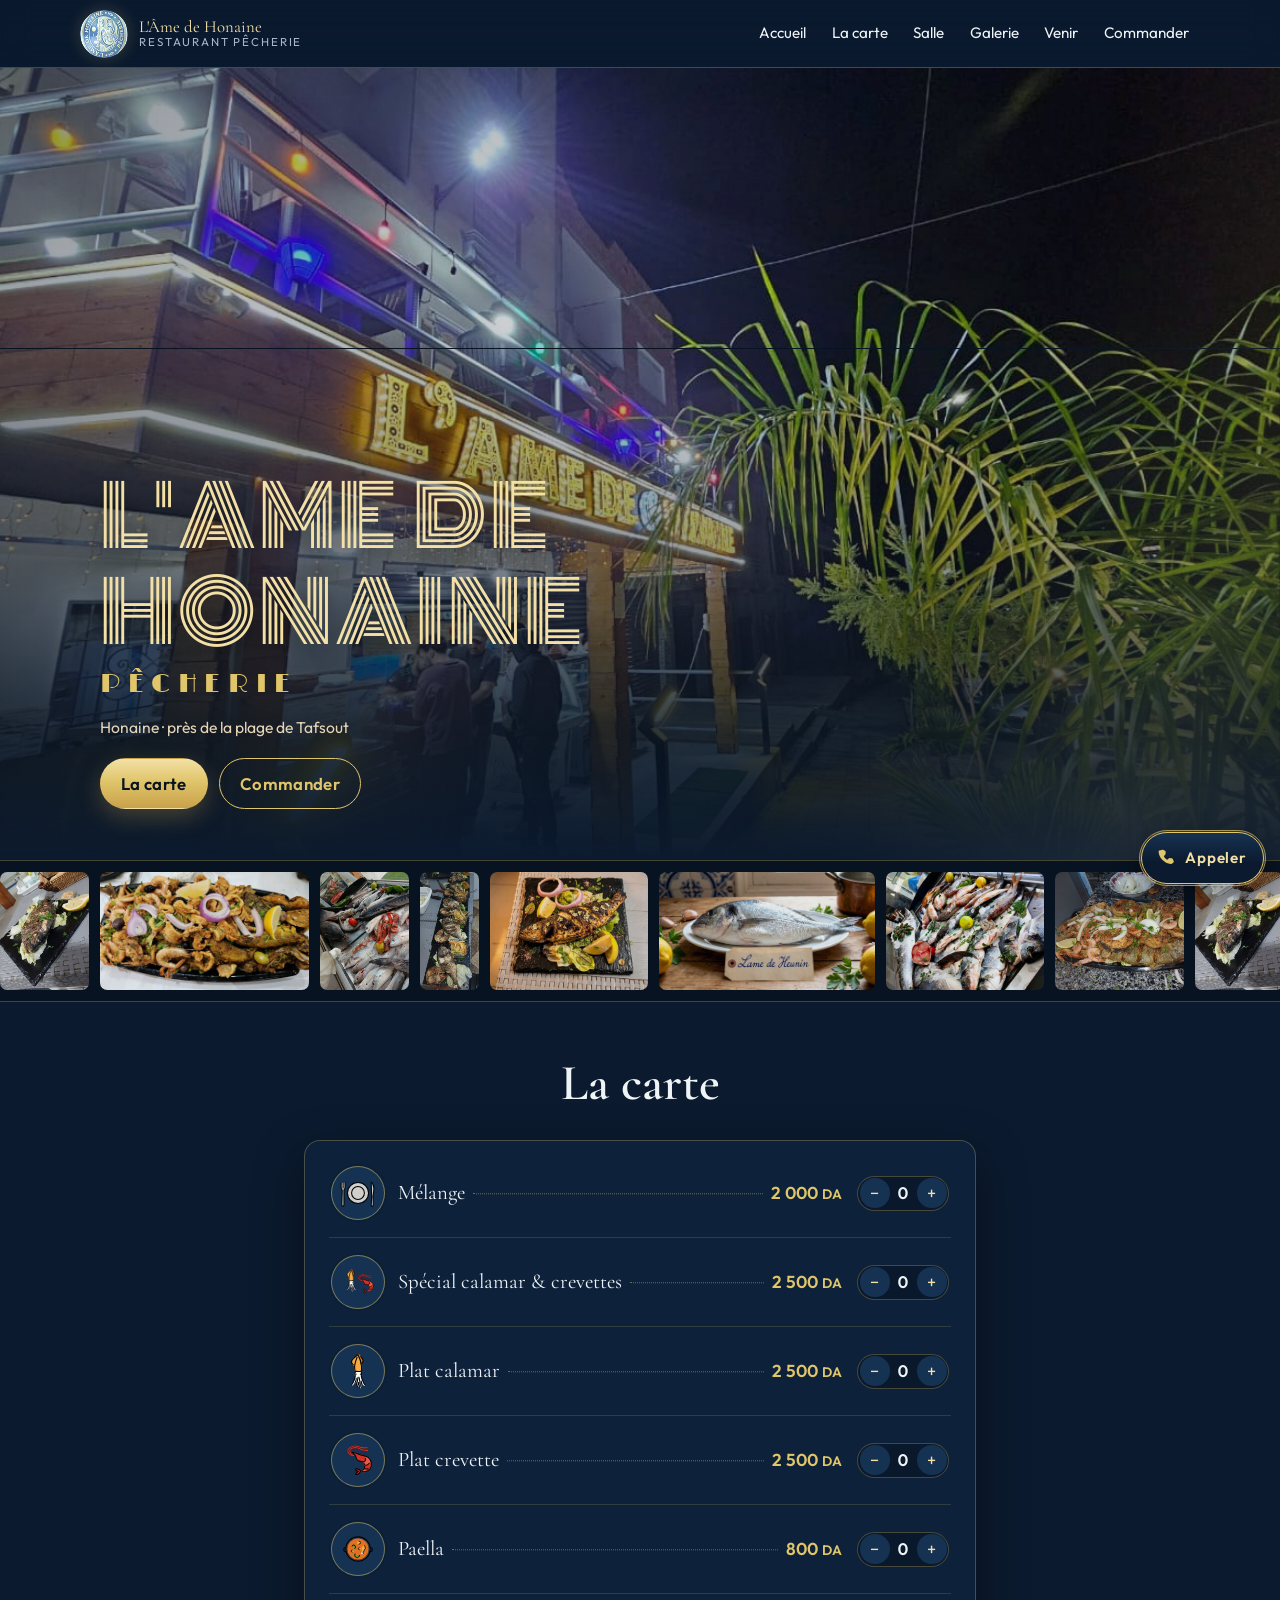
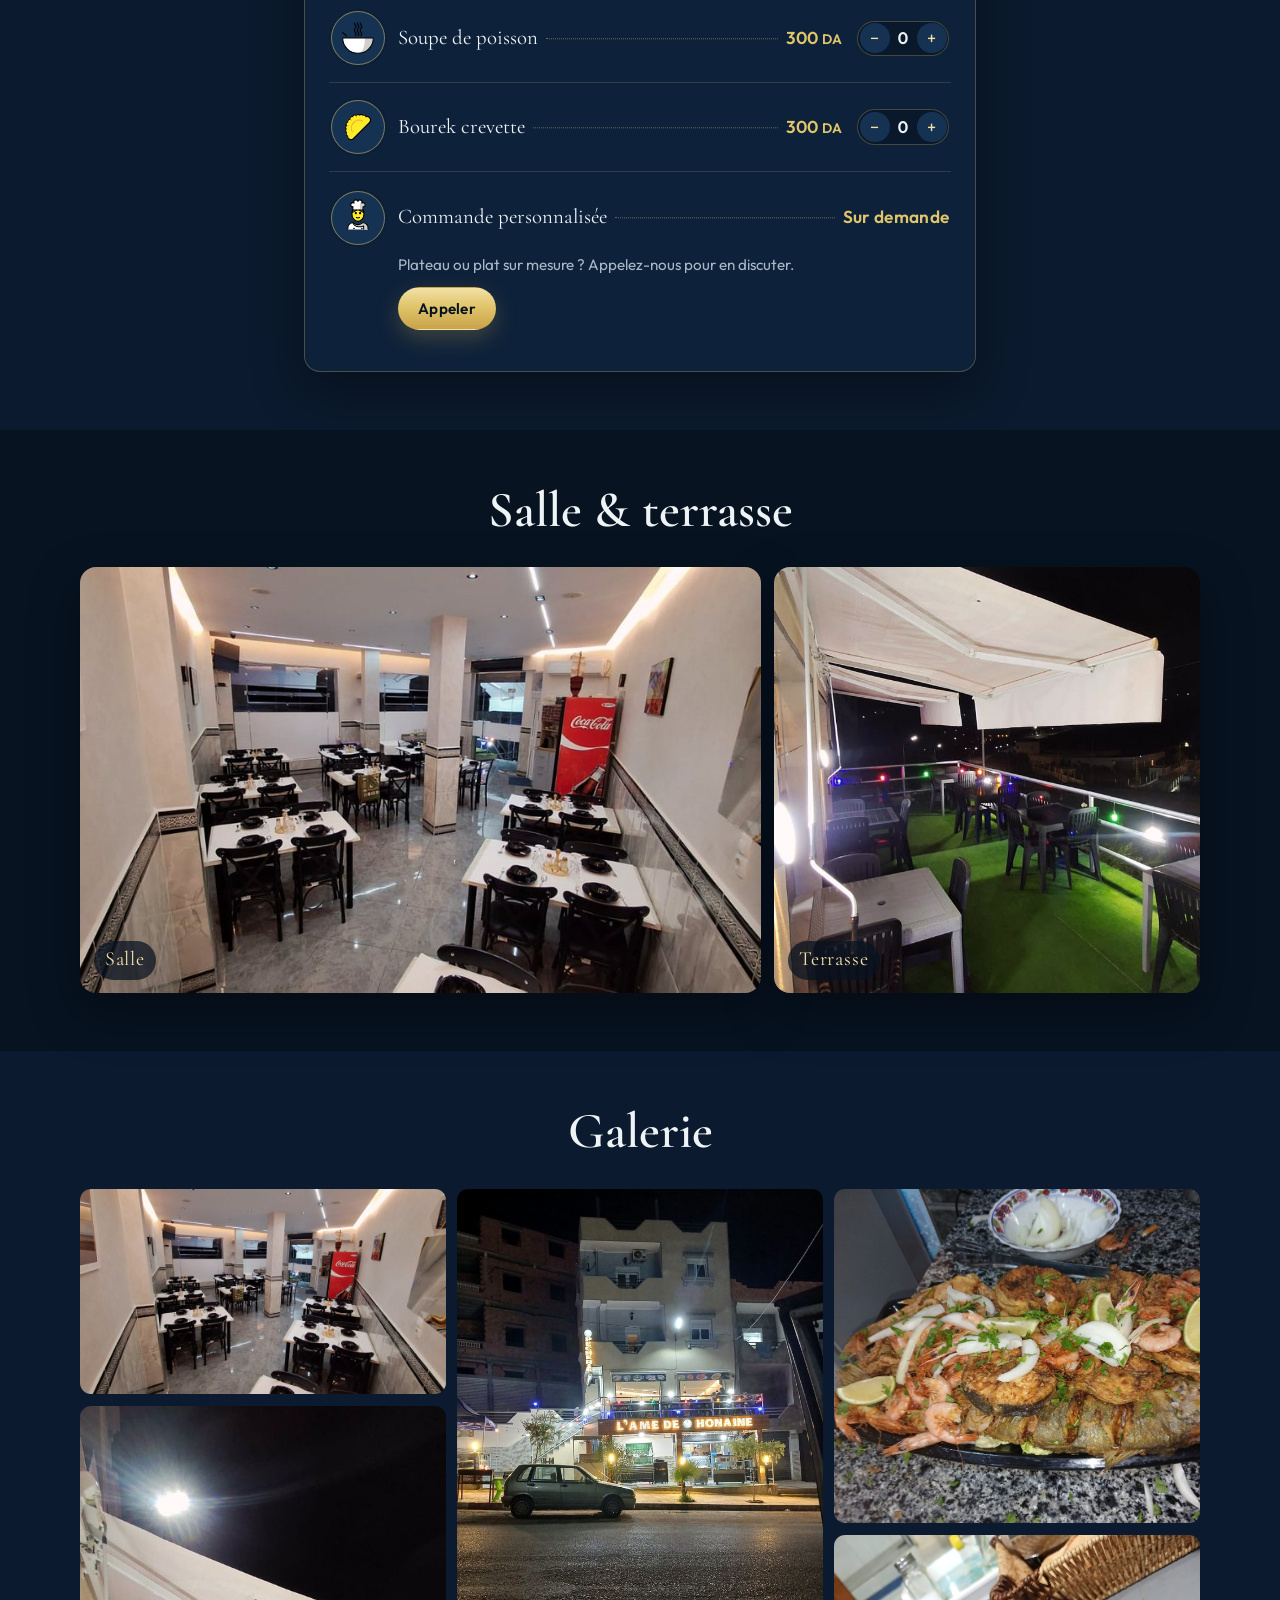
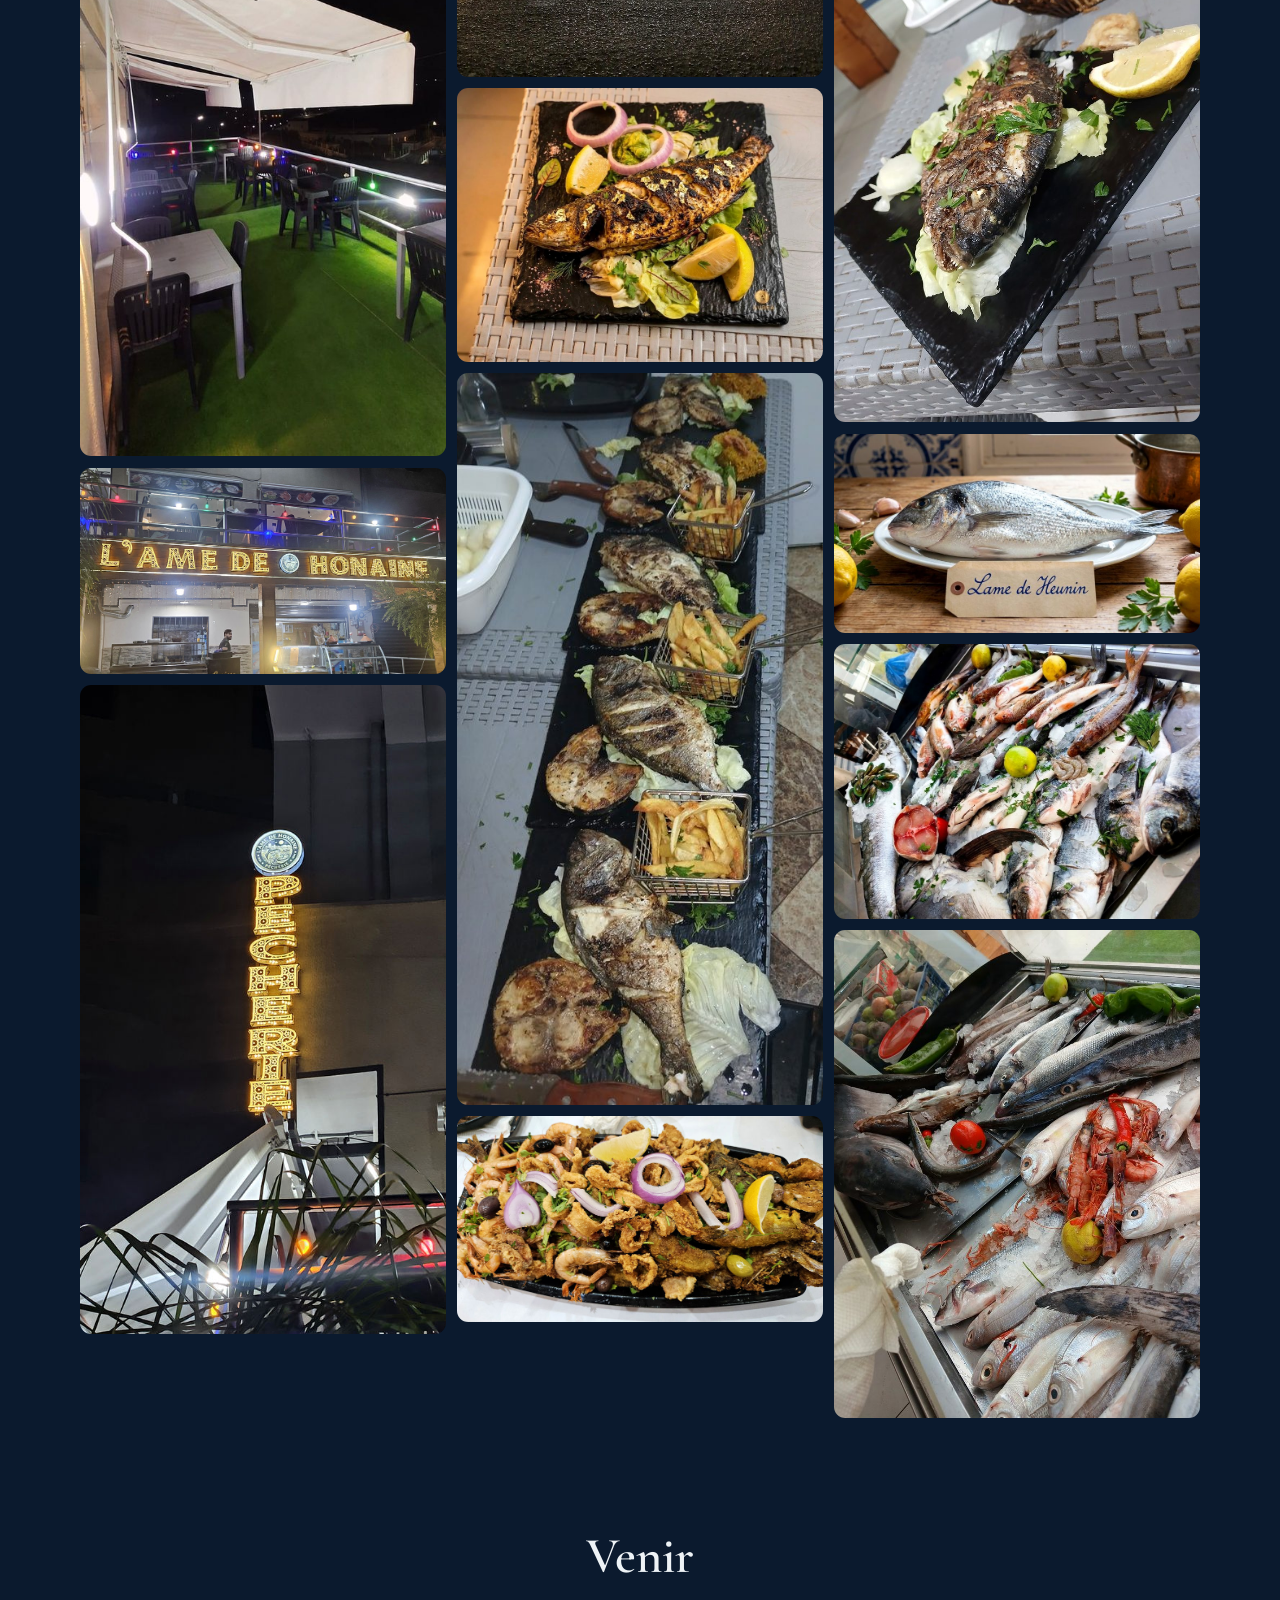
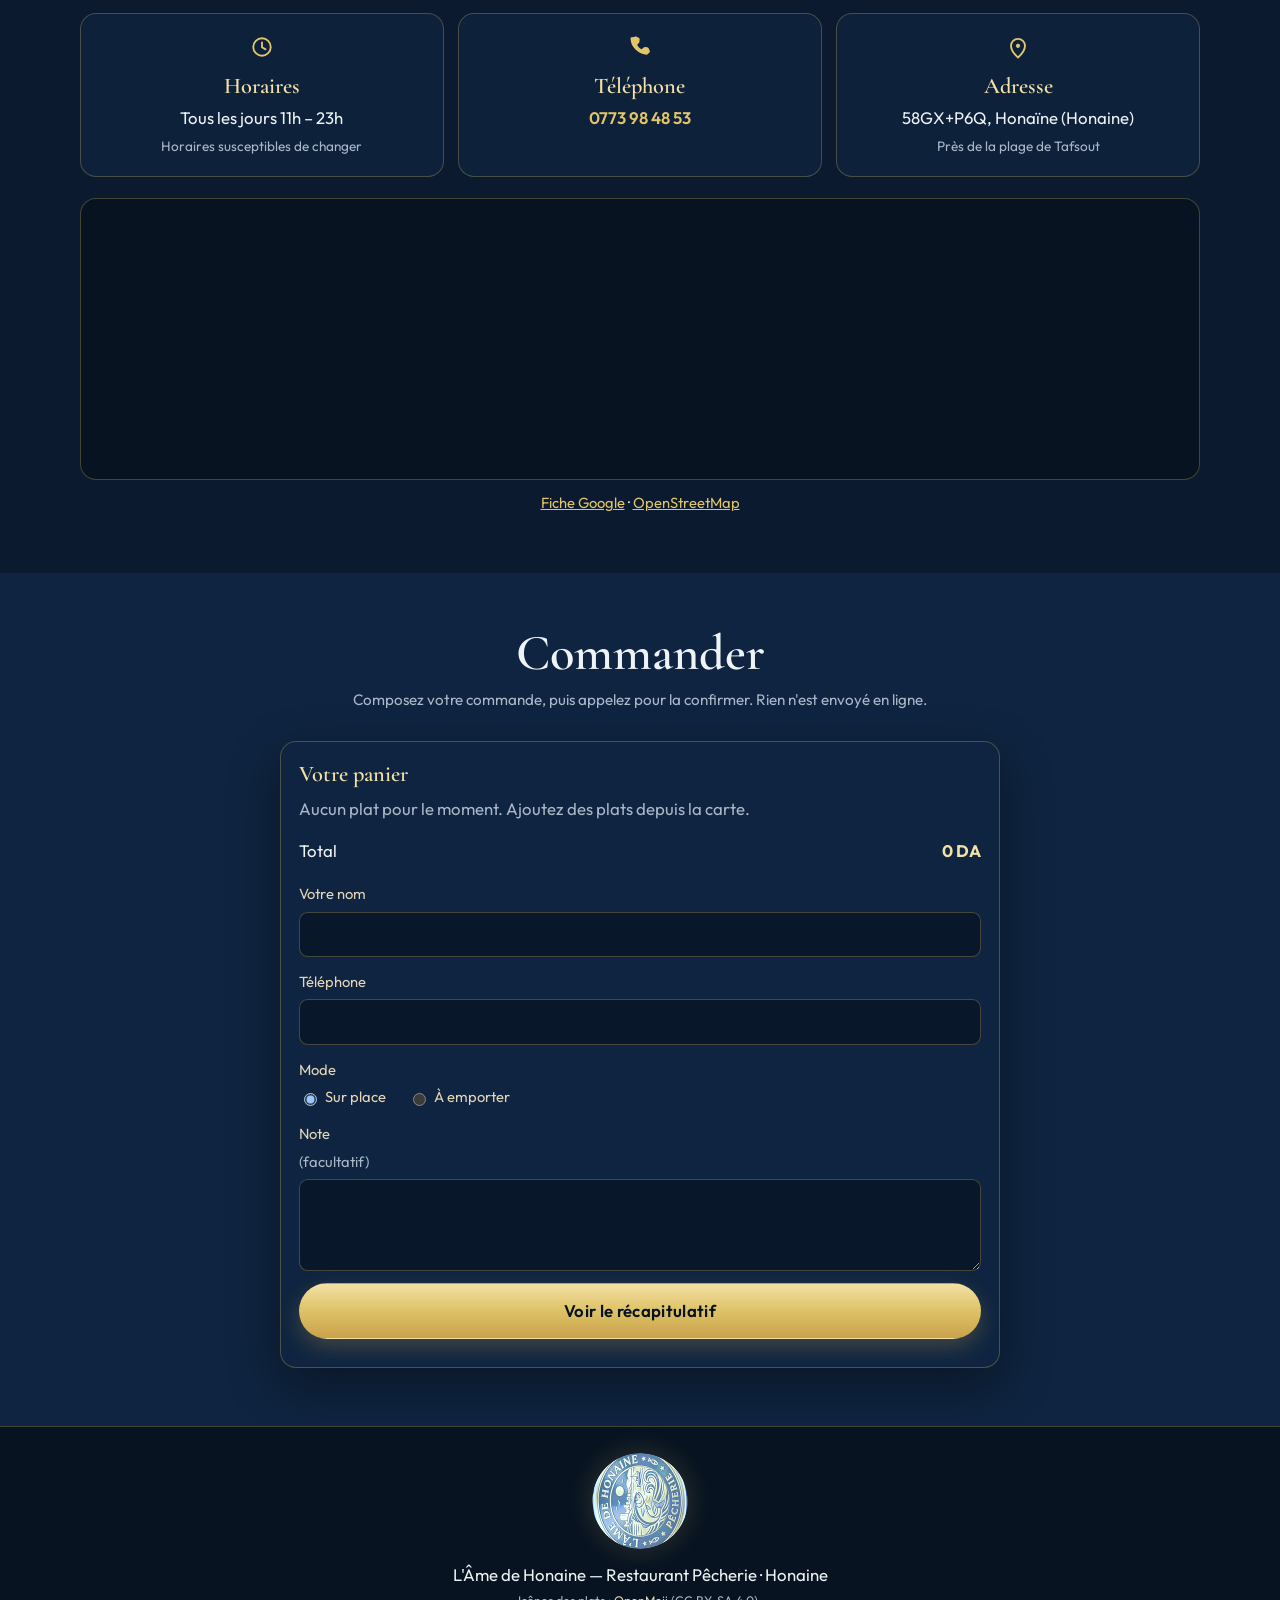
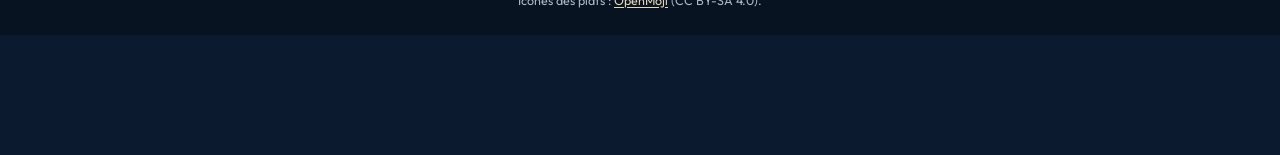
==== commit 0629c720: "v12: logo réel de l'enseigne sur le site Photographie de l'enseigne circulaire, recadrée, fond bois " ====
--- a/index.html
+++ b/index.html
@@ -7,9 +7,20 @@
   <meta name="robots" content="noindex, nofollow">
   <title>L'Âme de Honaine — Pêcherie</title>
   <link rel="icon" type="image/png" sizes="32x32" href="images/favicon-32.png">
+  <link rel="icon" type="image/png" sizes="48x48" href="images/favicon-48.png">
   <link rel="apple-touch-icon" href="images/apple-touch-icon.png">
-  <link rel="stylesheet" href="css/fonts.css?v=11">
-  <link rel="stylesheet" href="css/style.css?v=11">
+  <meta property="og:type" content="website">
+  <meta property="og:locale" content="fr_FR">
+  <meta property="og:title" content="L'Âme de Honaine — Pêcherie">
+  <meta property="og:description" content="L'Âme de Honaine — Pêcherie, restaurant de poissons et fruits de mer à Honaine, près de la plage de Tafsout.">
+  <meta property="og:url" content="https://ame-de-honaine.vercel.app/">
+  <meta property="og:image" content="https://ame-de-honaine.vercel.app/images/og-logo.jpg">
+  <meta property="og:image:width" content="1200">
+  <meta property="og:image:height" content="630">
+  <meta name="twitter:card" content="summary_large_image">
+  <meta name="twitter:image" content="https://ame-de-honaine.vercel.app/images/og-logo.jpg">
+  <link rel="stylesheet" href="css/fonts.css?v=12">
+  <link rel="stylesheet" href="css/style.css?v=12">
 </head>
 <body>
   <svg xmlns="http://www.w3.org/2000/svg" width="0" height="0" style="position:absolute;overflow:hidden" aria-hidden="true">
@@ -34,7 +45,7 @@
   <header class="site-header" id="haut">
     <div class="header-inner">
       <a class="brand" href="#accueil">
-        <img class="brand-logo" src="images/logo.png" width="48" height="48" alt="Logo L'Âme de Honaine Pêcherie">
+        <img class="brand-logo" src="images/logo-96.png" srcset="images/logo-96.png 96w, images/logo-192.png 192w" sizes="48px" width="48" height="48" alt="Logo L'Âme de Honaine Pêcherie">
         <span class="brand-text">
           <span class="brand-name">L'Âme de Honaine</span>
           <span class="brand-tag">Restaurant Pêcherie</span>
@@ -350,6 +361,7 @@
 
   <footer class="site-footer">
     <div class="container">
+      <img class="footer-logo" src="images/logo-192.png" width="96" height="96" alt="Logo L'Âme de Honaine Pêcherie">
       <p>L'Âme de Honaine — Restaurant Pêcherie · Honaine</p>
       <p class="credits-icons">Icônes des plats : <a href="https://openmoji.org/" rel="noopener noreferrer">OpenMoji</a> (CC BY-SA 4.0).</p>
     </div>
@@ -396,8 +408,8 @@
     </figure>
   </div>
 
-  <script src="config.js?v=11"></script>
-  <script src="js/main.js?v=11"></script>
-  <script src="js/cms.js?v=11"></script>
+  <script src="config.js?v=12"></script>
+  <script src="js/main.js?v=12"></script>
+  <script src="js/cms.js?v=12"></script>
 </body>
 </html>
--- a/css/style.css
+++ b/css/style.css
@@ -138,11 +138,12 @@
   min-width: 0;
 }
 .brand-logo {
-  width: 42px;
-  height: 42px;
+  width: 48px;
+  height: 48px;
   border-radius: 50%;
-  object-fit: cover;
-  box-shadow: 0 0 0 1px var(--gold-deep), 0 0 16px rgba(224, 197, 106, 0.35);
+  object-fit: contain;
+  flex: none;
+  box-shadow: 0 0 16px rgba(224, 197, 106, 0.22);
 }
 .brand-text { display: flex; flex-direction: column; line-height: 1.1; }
 .brand-name {
@@ -158,6 +159,7 @@
   white-space: nowrap;
 }
 @media (max-width: 400px) {
+  .brand-logo { width: 42px; height: 42px; }
   .brand-name { font-size: 0.98rem; }
   .brand-tag {
     font-size: 0.6rem;
@@ -836,6 +838,15 @@
 }
 .site-footer p { margin: 0.15rem 0; }
 .site-footer .note { margin-top: 0.3rem; }
+.footer-logo {
+  display: block;
+  width: 96px;
+  height: 96px;
+  margin: 0 auto 0.85rem;
+  border-radius: 50%;
+  object-fit: contain;
+  box-shadow: 0 0 28px rgba(224, 197, 106, 0.2);
+}
 
 /* Floating call button */
 .call-fab {
